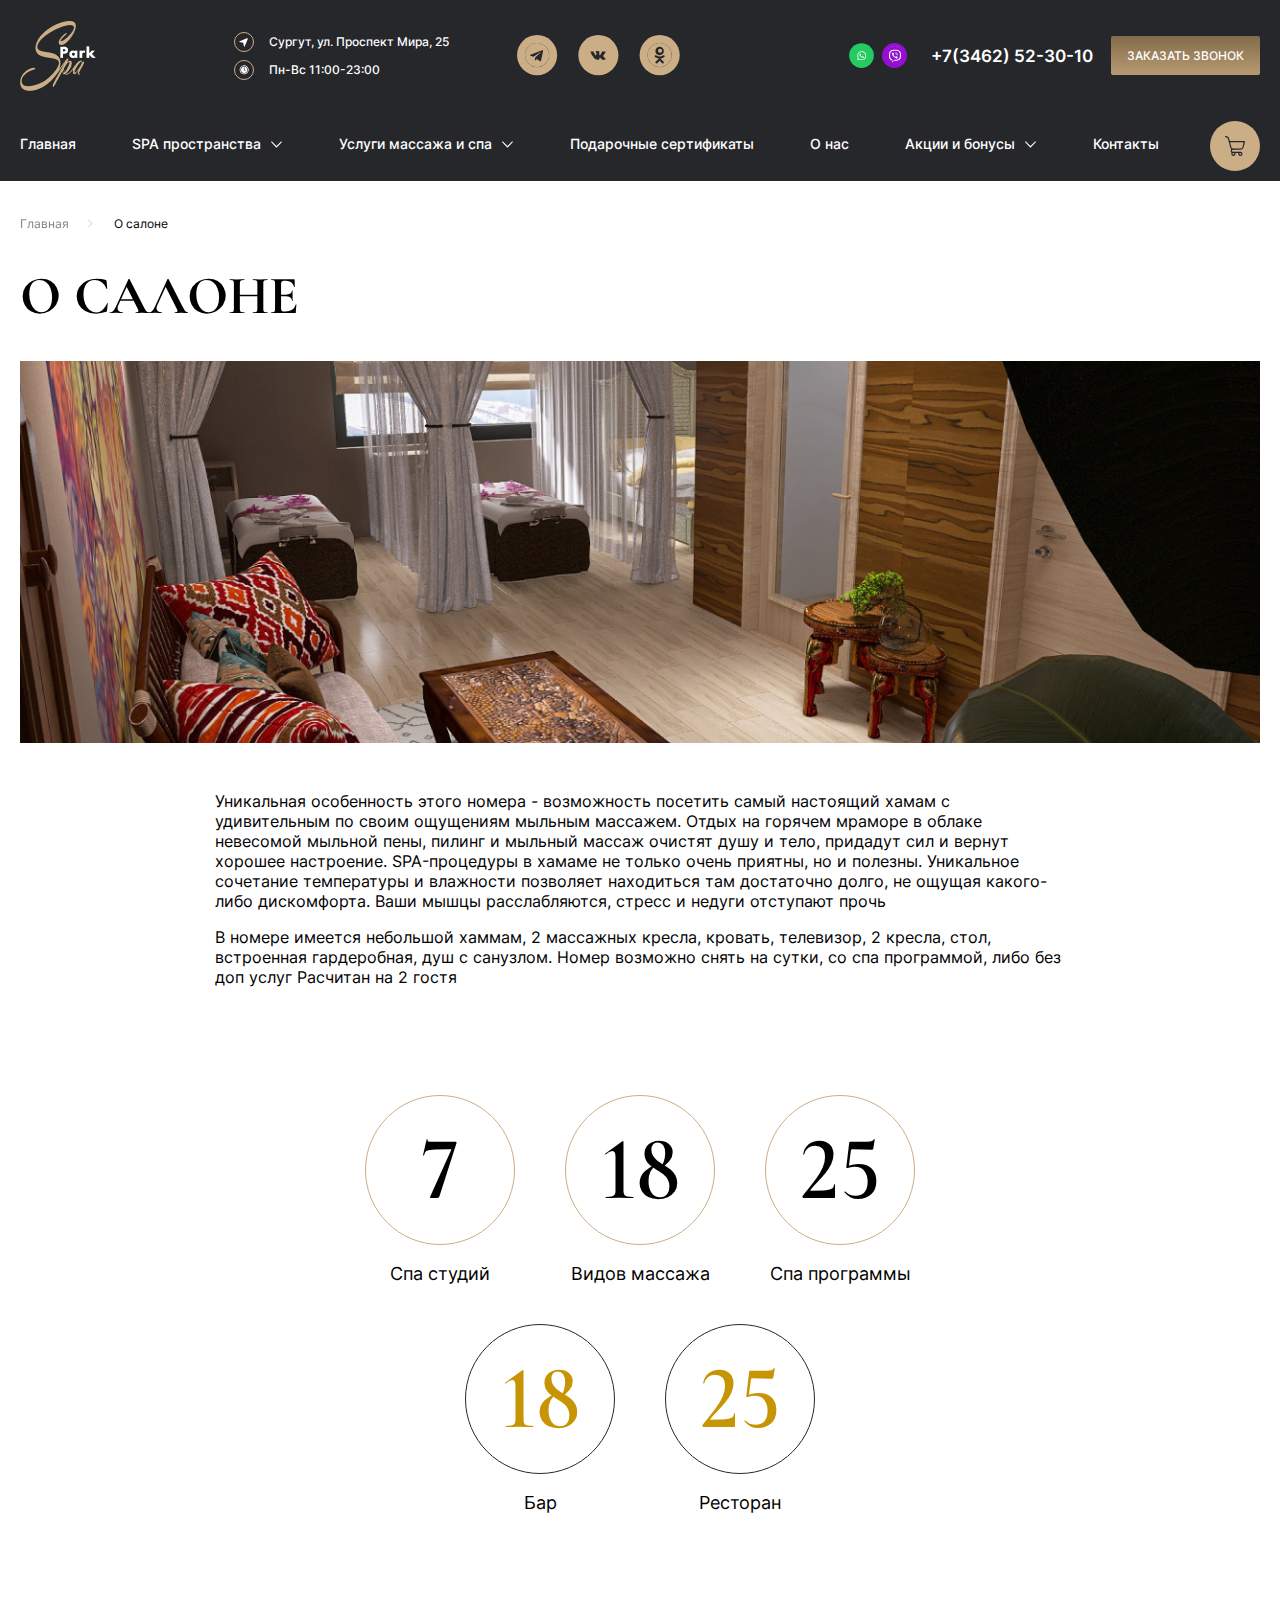
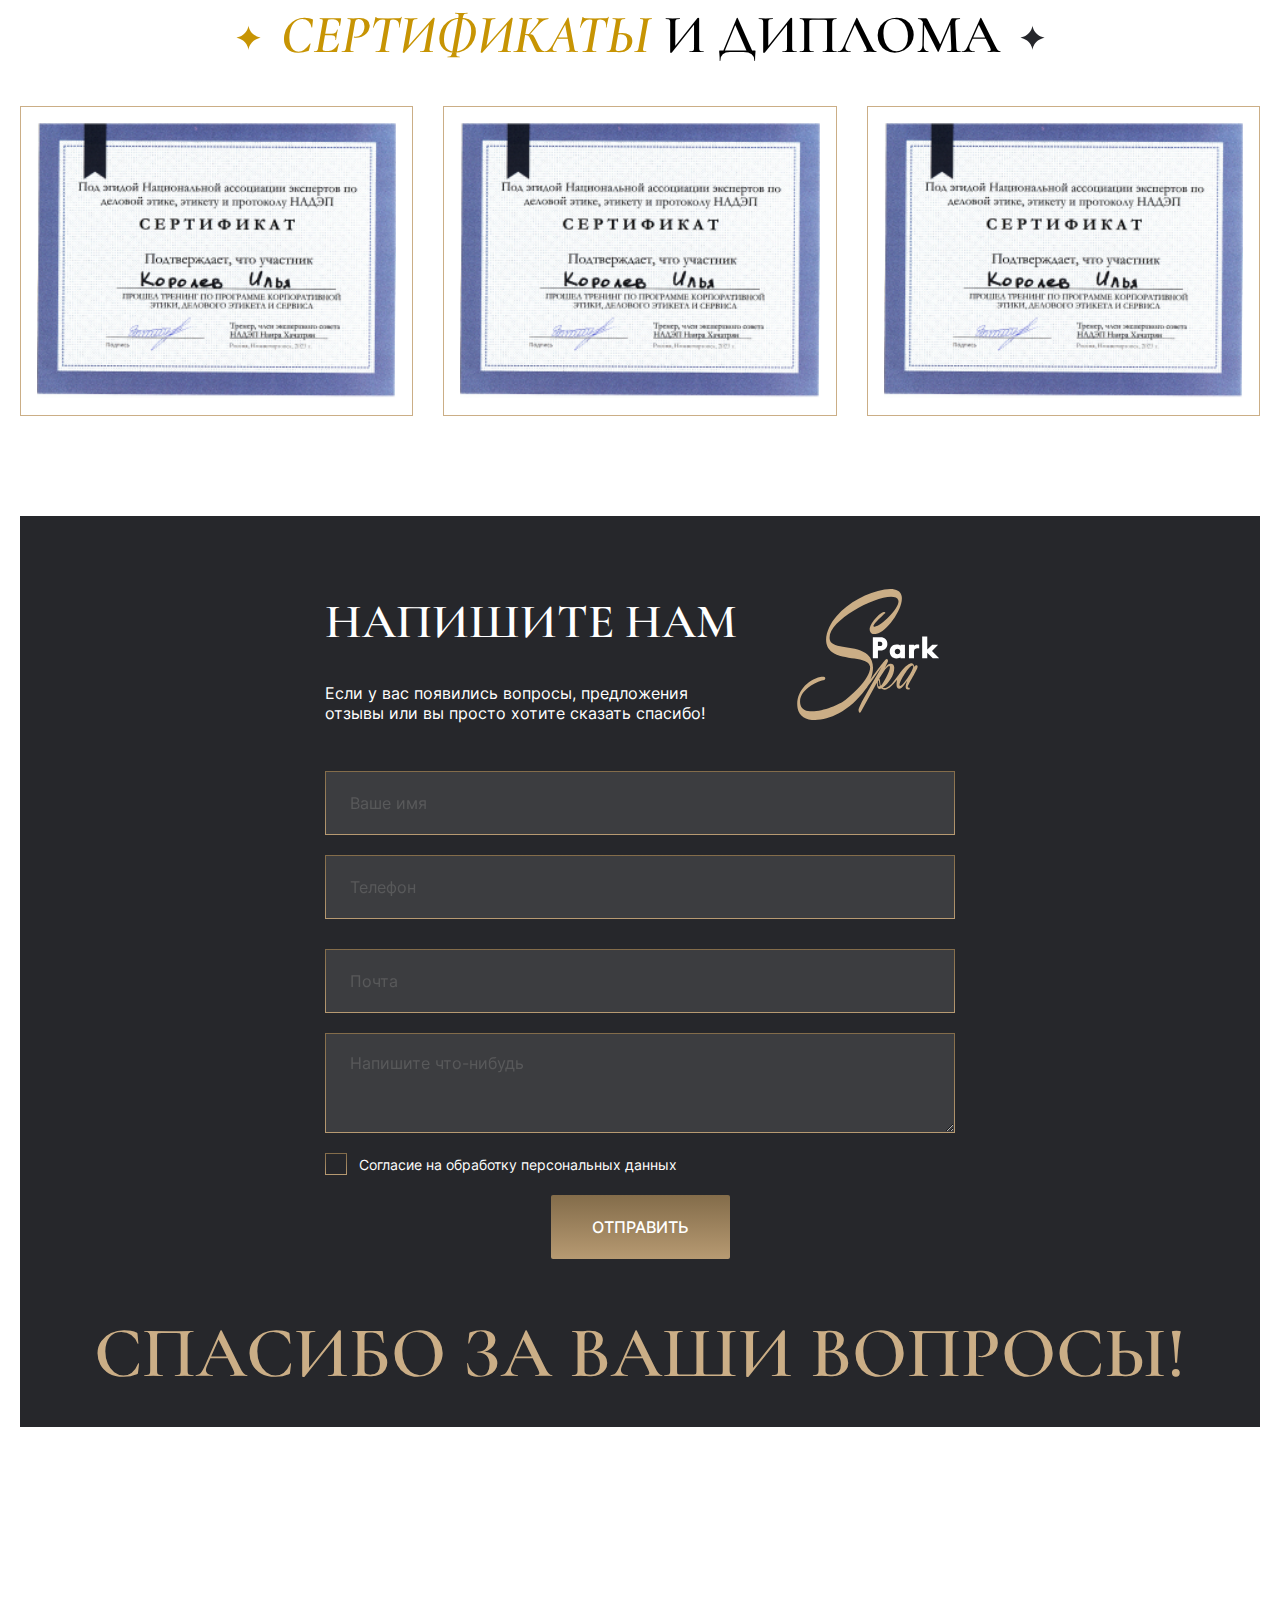
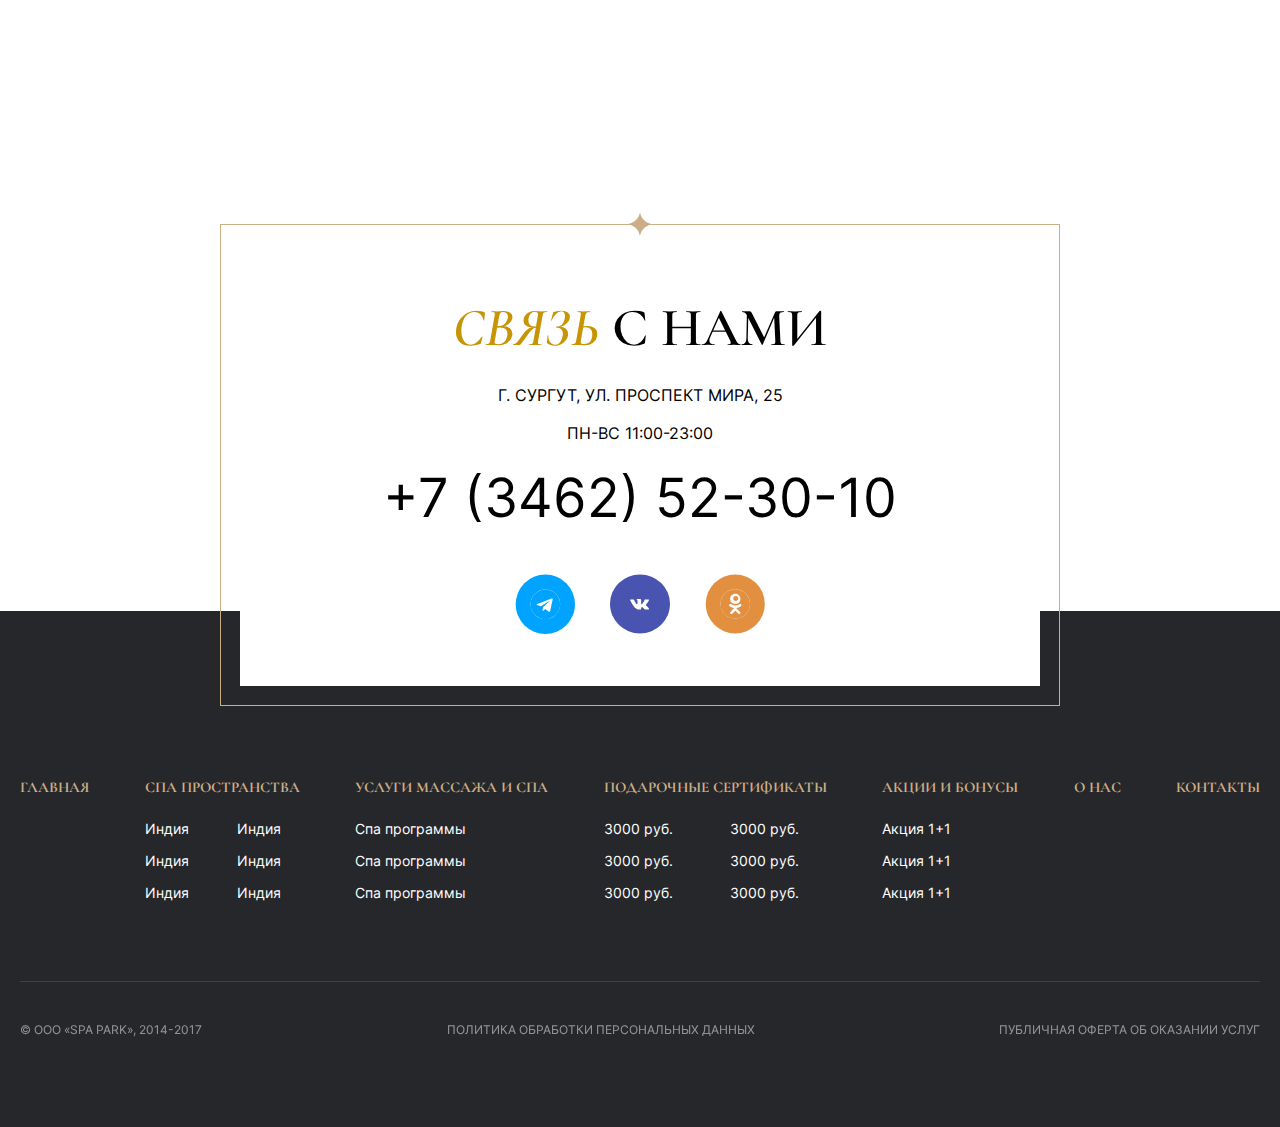
==== about.html @ ec3106f3 "add pages" ====
<!DOCTYPE html>
<html lang="en">
<head>
    <meta charset="UTF-8">
    <meta name="viewport" content="width=device-width, initial-scale=1.0">
    <title>SPA Park</title>
    <link rel="stylesheet" href="https://cdn.jsdelivr.net/npm/swiper@10/swiper-bundle.min.css"/>
    <link rel="stylesheet" href="css/style.min.css">

</head>
<body>
    
    <header class="header header-desktop">
        <div class="container">
            <div class="header-wrapper">
                <div class="header-top">
                    <a href="/" class="logo">
                        <img src="img/logo.png" alt="logo">
                    </a>
                    <div class="header-adress">
                        <div class="header-adress-item">
                            <img src="img/icons/adress.svg" alt="adress" class="header-adress-icon">
                            Сургут, ул. Проспект Мира, 25
                        </div>
                        <div class="header-adress-item">
                            <img src="img/icons/clock.svg" alt="clock" class="header-adress-icon">
                            Пн-Вс 11:00-23:00
                        </div>
                    </div>
                    <div class="social-links">
                        <a class="social-link" href="">
                            <img src="img/icons/tg-gold.svg" alt="">
                        </a>
                        <a class="social-link" href="">
                            <img src="img/icons/vk-gold.svg" alt="">
                        </a>
                        <a class="social-link" href="">
                            <img src="img/icons/ok-gold.svg" alt="">
                        </a>
                    </div>
                    <div class="social-links social-links__small">
                        <a class="social-link" href="">
                            <img src="img/icons/wa-color.svg" alt="">
                        </a>
                        <a class="social-link" href="">
                            <img src="img/icons/viber.svg" alt="">
                        </a>
                        <a href="tel:+7346252-30-10" class="phone">+7(3462) 52-30-10</a>
                    </div>
                    
                    <button class="button">Заказать звонок</button>
                </div>
            </div>

            <nav class="header-nav">
                <nav class="menu">
                    <ul class="menu-list">
                        <li class="menu-item">
                            <a class="menu-link" href="/">Главная</a>
                        </li>
                        <li class="menu-item menu-item__haschildren">
                            <a class="menu-link" href="/">SPA пространства</a>
                            <ul class="menu-children">
                                <li class="menu-children-item">
                                    <a href="#" class="menu-children-link">Индия</a>
                                </li>
                                <li class="menu-children-item">
                                    <a href="#" class="menu-children-link">Индия</a>
                                </li>
                                <li class="menu-children-item">
                                    <a href="#" class="menu-children-link">Индия</a>
                                </li>
                                <li class="menu-children-item">
                                    <a href="#" class="menu-children-link">Индия</a>
                                </li>
                            </ul>
                        </li>
                        <li class="menu-item menu-item__haschildren">
                            <a class="menu-link" href="/">Услуги массажа и спа</a>
                            <ul class="menu-children">
                                <li class="menu-children-item">
                                    <a href="#" class="menu-children-link">дополнительные услуги</a>
                                </li>
                                <li class="menu-children-item">
                                    <a href="#" class="menu-children-link">дополнительные услуги</a>
                                </li>
                                <li class="menu-children-item">
                                    <a href="#" class="menu-children-link">дополнительные услуги</a>
                                </li>
                                <li class="menu-children-item">
                                    <a href="#" class="menu-children-link">дополнительные услуги</a>
                                </li>
                            </ul>
                        </li>
                        <li class="menu-item">
                            <a class="menu-link" href="/">Подарочные сертификаты</a>
                        </li>
                        <li class="menu-item">
                            <a class="menu-link" href="/">О нас</a>
                        </li>
                        <li class="menu-item menu-item__haschildren">
                            <a class="menu-link" href="/">Акции и бонусы</a>
                        </li>
                        <li class="menu-item">
                            <a class="menu-link" href="/">Контакты</a>
                        </li>
                    </ul>
                </nav>
                <a href="/" class="cart-icon"></a>
            </nav>
        </div>
    </header>

    <header class="header header-mobile">
        <div class="container">
            <div class="header-top">
                <button class="header-burger-button">
                    <span></span><span></span><span></span>
                </button>
                <a href="/" class="logo">
                    <img src="img/logo.png" alt="logo">
                </a>
                <div class="header-top-contacts">
                    <a href="tel:+7346252-30-10" class="phone">+7(3462) 52-30-10</a>
                    <a href="/" class="cart-icon"></a>
                </div>
            </div>
            <div class="header-burger-menu">
                <nav class="menu">
                    <ul class="menu-list">
                        <li class="menu-item">
                            <a class="menu-link" href="/">Главная</a>
                        </li>
                        <li class="menu-item menu-item__haschildren">
                            <a class="menu-link" href="/">SPA пространства</a>
                            <ul class="menu-children">
                                <li class="menu-children-item">
                                    <a href="#" class="menu-children-link">Индия</a>
                                </li>
                                <li class="menu-children-item">
                                    <a href="#" class="menu-children-link">Индия</a>
                                </li>
                                <li class="menu-children-item">
                                    <a href="#" class="menu-children-link">Индия</a>
                                </li>
                                <li class="menu-children-item">
                                    <a href="#" class="menu-children-link">Индия</a>
                                </li>
                            </ul>
                        </li>
                        <li class="menu-item menu-item__haschildren">
                            <a class="menu-link" href="/">Услуги массажа и спа</a>
                            <ul class="menu-children">
                                <li class="menu-children-item">
                                    <a href="#" class="menu-children-link">дополнительные услуги</a>
                                </li>
                                <li class="menu-children-item">
                                    <a href="#" class="menu-children-link">дополнительные услуги</a>
                                </li>
                                <li class="menu-children-item">
                                    <a href="#" class="menu-children-link">дополнительные услуги</a>
                                </li>
                                <li class="menu-children-item">
                                    <a href="#" class="menu-children-link">дополнительные услуги</a>
                                </li>
                            </ul>
                        </li>
                        <li class="menu-item">
                            <a class="menu-link" href="/">Подарочные сертификаты</a>
                        </li>
                        <li class="menu-item">
                            <a class="menu-link" href="/">О нас</a>
                        </li>
                        <li class="menu-item menu-item__haschildren">
                            <a class="menu-link" href="/">Акции и бонусы</a>
                        </li>
                        <li class="menu-item">
                            <a class="menu-link" href="/">Контакты</a>
                        </li>
                    </ul>
                </nav>
                <a href="+7(3462)523010" class="phone">+7(3462) 52-30-10</a>
                <div class="social-links">
                    <a class="social-link" href="">
                        <img src="img/icons/wa-color.svg" alt="">
                    </a>
                    <a class="social-link" href="">
                        <img src="img/icons/viber.svg" alt="">
                    </a>
                </div>
                <button class="button">Заказать звонок</button>
                <div class="header-adress">
                    <div class="header-adress-item">
                        <img src="img/icons/adress.svg" alt="adress" class="header-adress-icon">
                        Сургут, ул. Проспект Мира, 25
                    </div>
                    <div class="header-adress-item">
                        <img src="img/icons/clock.svg" alt="clock" class="header-adress-icon">
                        Пн-Вс 11:00-23:00
                    </div>
                </div>
                <div class="social-links">
                    <a class="social-link" href="">
                        <img src="img/icons/tg-gold.svg" alt="">
                    </a>
                    <a class="social-link" href="">
                        <img src="img/icons/vk-gold.svg" alt="">
                    </a>
                    <a class="social-link" href="">
                        <img src="img/icons/ok-gold.svg" alt="">
                    </a>
                </div>
            </div>
        </div>
    </header>

    <main>
        <div class="container">
            <div class="breadcrumbs">
                <a href="/" class="breadcrumbs-link">Главная</a>
                <span class="breadcrumbs-curent">О салоне</span>
            </div>
            <h1>О салоне</h1>
        </div>

        <section class="bonuses">
            <div class="container">
                <div class="bonuses-wrapper">
                    <img src="img/bonusesbg.png" alt="bonuses" class="bonuses-img">
                    <div class="bonuses-text">
                        <p>Уникальная особенность этого номера - возможность посетить самый настоящий хамам с удивительным по своим ощущениям мыльным массажем. Отдых на горячем мраморе в облаке невесомой мыльной пены, пилинг и мыльный массаж очистят душу и тело, придадут сил и вернут хорошее настроение. SPA-процедуры в хамаме не только очень приятны, но и полезны. Уникальное сочетание температуры и влажности позволяет находиться там достаточно долго, не ощущая какого-либо дискомфорта. Ваши мышцы расслабляются, стресс и недуги отступают прочь</p>
                        <p>В номере имеется небольшой хаммам, 2 массажных кресла, кровать, телевизор, 2 кресла, стол, встроенная гардеробная, душ с санузлом. Номер возможно снять на сутки,  со  спа программой, либо без доп услуг Расчитан на 2 гостя</p>
                    </div>
                </div>
            </div>
        </section>

        <section class="about">
            <div class="container">
                <div class="about-wrapper">
                    <div class="about-numbers">
                        <div class="about-item">
                            <div class="about-number">7</div>
                            <div class="about-desc">Спа студий</div>
                        </div>
                        <div class="about-item">
                            <div class="about-number">18</div>
                            <div class="about-desc">Видов массажа</div>
                        </div>
                        <div class="about-item">
                            <div class="about-number">25</div>
                            <div class="about-desc">Спа программы</div>
                        </div>
                        <div class="about-item">
                            <div class="about-number">18</div>
                            <div class="about-desc">Бар</div>
                        </div>
                        <div class="about-item">
                            <div class="about-number">25</div>
                            <div class="about-desc">Ресторан</div>
                        </div>
                    </div>
                </div>
            </div>
        </section>

        <section class="certificate slider">
            <div class="container">
                <h2 class="has-star"><span class="gold italic">Сертификаты</span> и диплома</h2>
                <div class="slider-wrapper swiper">
                    <div class="swiper-wrapper">
                        <div class="certificate-item swiper-slide">
                            <img src="img/certificates/1.png" alt="" class="certificate-item-img">
                        </div>
                        <div class="certificate-item swiper-slide">
                            <img src="img/certificates/1.png" alt="" class="certificate-item-img">
                        </div>
                        <div class="certificate-item swiper-slide">
                            <img src="img/certificates/1.png" alt="" class="certificate-item-img">
                        </div>
                        <div class="certificate-item swiper-slide">
                            <img src="img/certificates/1.png" alt="" class="certificate-item-img">
                        </div>
                    </div>
                    <button class="slider-button slider-button-prev"></button>
                    <button class="slider-button slider-button-next"></button>
                </div>
            </div>
        </section>

        <section class="form-cards">
            <div class="container">
                <div class="form-cards-wrapper">
                    <div class="form-cards-titles">
                        <h2>НАПИШИТЕ НАМ</h2>
                        <img src="img/spa-park-logo.svg" alt="Spa Park" class="form-cards-logo">
                        <p>Если у вас появились вопросы, предложения отзывы или вы просто хотите сказать спасибо!</p>
                    </div>
                    <form action="" class="form">
                        <div class="form-col">
                            <div class="form-row">
                                <div class="input-item input-item__dark">
                                    <input class="input" type="text" placeholder="Ваше имя">
                                </div>
                            </div>
                            <div class="form-row">
                                <div class="input-item input-item__dark">
                                    <input class="input" type="tel" placeholder="Телефон">
                                </div>
                                <div class="input-item input-item__dark">
                                    <input class="input" type="tel" placeholder="Почта">
                                </div>
                            </div>
                            <div class="form-row">
                                <div class="input-item input-item__dark">
                                    <textarea placeholder="Напишите что-нибудь" class="input"></textarea>
                                </div>
                            </div>
                            <div class="form-row">
                                <div class="input-item">
                                    <input type="checkbox" id="privacy" name="privacy-agree">
                                    <label for="privacy">Согласие на обработку персональных данных</label>
                                </div>
                            </div>
                            <div class="form-row">
                                <button class="button" type="submit">Отправить</button>
                            </div>
                        </div>
                    </form>
                    <div class="form-cards-thanks">СПАСИБО ЗА ВАШИ Вопросы!</div>
                </div>
            </div>
        </section>
           
        <section class="contacts">
                <iframe src="https://yandex.ru/map-widget/v1/?um=constructor%3Ad8b50bd96e11e6da2607e1e51554aff0bb391da37633c0e4637747d50491d2cf&amp;source=constructor" width="100%" height="605" frameborder="0"></iframe>
                <div class="contacts-wrapper">
                    <h2><span class="gold italic">Связь</span> с нами</h2>
                    <p class="contacts-text">г. Сургут, ул. Проспект Мира, 25</p>
                    <p class="contacts-text">ПН-ВС 11:00-23:00</p>
                    <a href="tel:+7 (3462) 52-30-10" class="contacts-phone">+7 (3462) 52-30-10</a>
                    <div class="social-links">
                        <a href="#" class="social-link">
                            <img src="img/icons/tg-color.svg" alt="">
                        </a>
                        <a href="#" class="social-link">
                            <img src="img/icons/vk-color.svg" alt="">
                        </a>
                        <a href="#" class="social-link">
                            <img src="img/icons/ok-color.svg" alt="">
                        </a>
                    </div>
                </div>
        </section>
    </main>

    <footer class="footer">
        <div class="container">
            <nav class="footer-nav">
                <div class="footer-nav-col">
                    <a href="#" class="footer-link-title">Главная</a>
                </div>
                <div class="footer-nav-col">
                    <a href="#" class="footer-link-title">СПА пространства</a>
                    <div class="footer-nav-list">
                        <a href="#" class="footer-link">Индия</a>
                        <a href="#" class="footer-link">Индия</a>
                        <a href="#" class="footer-link">Индия</a>
                        <a href="#" class="footer-link">Индия</a>
                        <a href="#" class="footer-link">Индия</a>
                        <a href="#" class="footer-link">Индия</a>
                    </div>
                </div>
                <div class="footer-nav-col">
                    <a href="#" class="footer-link-title">Услуги массажа и спа</a>
                    <div class="footer-nav-list">
                        <a href="#" class="footer-link">Спа программы</a>
                        <a href="#" class="footer-link">Спа программы</a>
                        <a href="#" class="footer-link">Спа программы</a>
                    </div>
                </div>
                <div class="footer-nav-col">
                    <a href="#" class="footer-link-title">подарочные сертификаты</a>
                    <div class="footer-nav-list">
                        <a href="#" class="footer-link">3000 руб.</a>
                        <a href="#" class="footer-link">3000 руб.</a>
                        <a href="#" class="footer-link">3000 руб.</a>
                        <a href="#" class="footer-link">3000 руб.</a>
                        <a href="#" class="footer-link">3000 руб.</a>
                        <a href="#" class="footer-link">3000 руб.</a>
                    </div>
                </div>
                <div class="footer-nav-col">
                    <a href="#" class="footer-link-title">Акции и бонусы</a>
                    <div class="footer-nav-list">
                        <a href="#" class="footer-link">Акция 1+1</a>
                        <a href="#" class="footer-link">Акция 1+1</a>
                        <a href="#" class="footer-link">Акция 1+1</a>
                    </div>
                </div>
                <div class="footer-nav-col">
                    <a href="#" class="footer-link-title">О НАС</a>
                </div>
                <div class="footer-nav-col">
                    <a href="#" class="footer-link-title">Контакты</a>
                </div>
            </nav>

            <div class="footer-bottom">
                <div class="footer-copyright">© ООО «SPA PARK», 2014-2017</div>
                <a href="#" class="footer-bottom-link">политика обработки персональных данных</a>
                <a href="#" class="footer-bottom-link">Публичная оферта об оказании услуг</a>
            </div>
        </div>
    </footer>

        <script src="https://cdn.jsdelivr.net/npm/swiper@10/swiper-bundle.min.js"></script>
        <script src="js/app.js"></script>
    </body>
</html>
---- css/style.min.css ----
*,*::before,*::after{padding:0;margin:0;-webkit-box-sizing:border-box;box-sizing:border-box;scroll-behavior:smooth}img{display:block;max-width:100%}button,input{font-family:inherit}button{font-size:inherit;border:none;cursor:pointer}a{color:inherit;text-decoration:none}li{list-style:none}@font-face{font-family:Inter;src:url("../fonts/Inter-Regular.ttf");font-style:normal;font-weight:400;font-display:swap}@font-face{font-family:Inter;src:url("../fonts/Inter-Medium.ttf");font-style:normal;font-weight:500;font-display:swap}@font-face{font-family:Inter;src:url("../fonts/Inter-SemiBold.ttf");font-style:normal;font-weight:600;font-display:swap}@font-face{font-family:CormorantInfant;src:url("../fonts/CormorantInfant-Medium.ttf");font-style:normal;font-weight:500;font-display:swap}@font-face{font-family:CormorantInfant;src:url("../fonts/CormorantInfant-MediumItalic.ttf");font-style:italic;font-weight:500;font-display:swap}@font-face{font-family:CormorantInfant;src:url("../fonts/CormorantInfant-SemiBold.ttf");font-style:normal;font-weight:500;font-display:swap}@font-face{font-family:CormorantInfant;src:url("../fonts/CormorantInfant-SemiBoldItalic.ttf");font-style:italic;font-weight:500;font-display:swap}@font-face{font-family:CormorantInfant;src:url("../fonts/CormorantInfant-Bold.ttf");font-style:normal;font-weight:700;font-display:swap}:root{--color-text: #26272B;--color-gold: #C79403;--color-white: #FFFFFF;--color-border: #CBAE86;--color-darkgold: #836C4A;--gradient-button: linear-gradient(180deg, #836C4A 0%, #B79A72 100%);--radius-button: 2px}body{font-size:16px;font-family:Inter,sans-serif;font-weight:400}.container{max-width:1340px;padding:0px 20px;margin:0px auto}@media(max-width: 1249px){.container{max-width:100%}}@media(max-width: 767px){.container{padding:0px 15px}}h1{font-family:CormorantInfant,serif;font-weight:600;font-style:normal;font-size:54px;line-height:1.3}@media(max-width: 767px){h1{font-size:40px;line-height:1.35;word-break:break-word}}h2{font-family:CormorantInfant,serif;font-weight:500;font-style:normal;font-size:54px;line-height:1.18;text-align:center}@media(max-width: 767px){h2{font-size:36px}}h3{font-family:CormorantInfant,serif;font-weight:500;font-style:normal;font-size:36px;line-height:1.7}@media(max-width: 767px){h3{font-size:30px}}h1,h2,h3,h4{text-transform:uppercase}h1 span.italic,h2 span.italic,h3 span.italic,h4 span.italic{font-style:italic}h1 span.gold,h2 span.gold,h3 span.gold,h4 span.gold{color:var(--color-gold)}h1 span.bold,h2 span.bold,h3 span.bold,h4 span.bold{font-weight:700}h2.has-star::before,h2.has-star::after,h3.has-star::before,h3.has-star::after{content:"";display:inline-block;width:25px;height:25px;-webkit-mask:url("../img/icons/gold-star.svg") no-repeat center;mask:url("../img/icons/gold-star.svg") no-repeat center;-webkit-mask-size:contain;mask-size:contain;position:relative;top:-2px}@media(max-width: 767px){h2.has-star::before,h2.has-star::after,h3.has-star::before,h3.has-star::after{width:20px;height:20px}}h2.has-star::before,h3.has-star::before{margin-right:20px;background-color:var(--color-gold)}@media(max-width: 767px){h2.has-star::before,h3.has-star::before{margin-right:8px}}h2.has-star::after,h3.has-star::after{margin-left:20px;background-color:var(--color-text)}@media(max-width: 767px){h2.has-star::after,h3.has-star::after{margin-left:8px}}.titles{display:-webkit-box;display:-ms-flexbox;display:flex;-webkit-box-align:end;-ms-flex-align:end;align-items:end;-webkit-box-pack:start;-ms-flex-pack:start;justify-content:start;gap:22px}.titles .cart-value{position:relative;bottom:14px}.button,.button-border,.button-card{display:block;width:-webkit-max-content;width:-moz-max-content;width:max-content;padding:22px 41px;border-radius:var(--radius-button);text-transform:uppercase;font-weight:500;text-align:center}.button{color:#fff;background:var(--gradient-button)}.button:hover{background:-webkit-gradient(linear, left bottom, left top, from(#836C4A), to(#B79A72));background:linear-gradient(0deg, #836C4A 0%, #B79A72 100%)}.button-border{background:rgba(0,0,0,0);-o-border-image:var(--gradient-button);border-image:var(--gradient-button);border-width:2px;border-style:solid;border-image-slice:1}.button-border__white{padding:14px 26px;-o-border-image:none;border-image:none;border:1px solid rgba(255,255,255,.5)}@media(max-width: 767px){.button-border__white{font-size:14px}}.button-border__dark{font-size:14px;padding:16px 40px;-o-border-image:none;border-image:none;border:1px solid var(--color-text)}.button-border:hover{color:#fff;background:-webkit-gradient(linear, left top, left bottom, from(#836C4A), to(#B79A72));background:linear-gradient(180deg, #836C4A 0%, #B79A72 100%)}.button-card{color:#fff;font-size:16px;font-family:CormorantInfant,serif;font-weight:600;font-style:normal;-o-border-image:var(--gradient-button);border-image:var(--gradient-button);border-width:2px;border-style:solid;border-image-slice:1;background:rgba(38,39,43,.6);-webkit-transition:opacity .3s linear,-webkit-transform .5s linear;transition:opacity .3s linear,-webkit-transform .5s linear;transition:opacity .3s linear,transform .5s linear;transition:opacity .3s linear,transform .5s linear,-webkit-transform .5s linear}@media(max-width: 767px){.button-card{font-size:14px;padding:17px 20px}}.button-dark{font-size:12px;color:#fff;text-transform:uppercase;border-radius:var(--radius-button);background:var(--color-text);padding:10px 16px}.cart-icon{display:inline-block;width:50px;height:50px;border-radius:50%;background-color:var(--color-border);background-image:url("../img/icons/shopping-cart.svg");background-repeat:no-repeat;background-position:50% 50%;background-size:20px 20px}.cart-icon-active{position:relative;background-color:var(--color-gold);background-image:url("../img/icons//shopping-cart-active.svg")}.cart-icon-active::after{content:attr(data-quantity);position:absolute;top:0;right:0;width:16px;height:16px;border-radius:50%;background:#fff;color:var(--color-text);font-size:12px;font-weight:500;display:-webkit-box;display:-ms-flexbox;display:flex;-webkit-box-align:center;-ms-flex-align:center;align-items:center;-webkit-box-pack:center;-ms-flex-pack:center;justify-content:center;line-height:1}.slider-button{width:45px;height:45px;border-radius:50%;border:1px solid var(--color-border);background:rgba(0,0,0,0) url("../img/icons/slider-arrow.svg") no-repeat center;background-size:cover;position:absolute;top:50%;z-index:4}.slider-button:hover{background:var(--color-border) url("../img/icons/slider-arrow.svg") no-repeat center}@media(max-width: 1249px){.slider-button{display:none}}.slider-button-prev{-webkit-transform:translate(0, -50%);transform:translate(0, -50%);left:-70px}.slider-button-next{-webkit-transform:translate(0, -50%) rotate(180deg);transform:translate(0, -50%) rotate(180deg);right:-70px}.delete{width:30px;height:30px;background:url("../img/icons/delete-icon.svg") no-repeat center;background-size:contain;-webkit-box-flex:0;-ms-flex:0 0 30px;flex:0 0 30px}.social-links{display:-webkit-box;display:-ms-flexbox;display:flex;-webkit-box-align:center;-ms-flex-align:center;align-items:center;-webkit-box-pack:center;-ms-flex-pack:center;justify-content:center}.social-links .social-link img{width:100%;height:100%;-o-object-fit:contain;object-fit:contain;-o-object-position:center;object-position:center}.social-links__small .social-link{width:25px;height:25px}.breadcrumbs{font-size:12px}.breadcrumbs-link{opacity:.5;display:inline-block}.breadcrumbs-link:not(:first-child){margin-left:18px}.breadcrumbs-link::after{content:"";display:inline-block;width:6px;height:10px;background:url("../img/icons/breadcrumbs-arrow.svg") no-repeat center;background-size:contain;margin-left:18px}.breadcrumbs-curent{display:inline-block;margin-left:18px}.paginations{display:-webkit-box;display:-ms-flexbox;display:flex;-webkit-box-align:center;-ms-flex-align:center;align-items:center;-webkit-box-pack:center;-ms-flex-pack:center;justify-content:center;gap:25px;padding:50px 0px 0px}@media(max-width: 767px){.paginations{padding:40px 0px 0px;gap:20px}}.paginations .pagination-prev,.paginations .pagination-next{font-size:18px;text-transform:lowercase;background:rgba(0,0,0,0);display:-webkit-box;display:-ms-flexbox;display:flex;-webkit-box-align:center;-ms-flex-align:center;align-items:center;-webkit-box-pack:start;-ms-flex-pack:start;justify-content:start;gap:14px}.paginations .pagination-prev::before,.paginations .pagination-prev::after,.paginations .pagination-next::before,.paginations .pagination-next::after{display:inline-block;width:24px;height:14px;background-repeat:no-repeat;background-size:contain;background-position:center}.paginations .pagination-prev::before{content:"";background-image:url("../img/icons/pagination-arrow.svg")}.paginations .pagination-next::after{content:"";background-image:url("../img/icons/pagination-arrow.svg");-webkit-transform:rotate(180deg);transform:rotate(180deg)}.paginations .pagination-page{font-size:18px;background:rgba(0,0,0,0)}.paginations .pagination-page.curent{-webkit-box-flex:0;-ms-flex:0 0 55px;flex:0 0 55px;width:55px;height:55px;background:var(--color-border);border-radius:50%;display:-webkit-box;display:-ms-flexbox;display:flex;-webkit-box-align:center;-ms-flex-align:center;align-items:center;-webkit-box-pack:center;-ms-flex-pack:center;justify-content:center}.slider{overflow:hidden}.slider .swiper{overflow:visible}@media(max-width: 767px){.slider .swiper{position:relative;width:100vw;left:-15px;padding:15px}}.slider .swiper-slide{opacity:0;-webkit-transition:opacity .5s linear;transition:opacity .5s linear}.slider .swiper-slide-active,.slider .swiper-slide-next{opacity:1}@media(max-width: 767px){.slider .swiper-slide-prev{opacity:1}}@media(min-width: 768px){.slider .swiper-slide-next+.swiper-slide{opacity:1}}.header{color:#fff;position:relative;position:absolute;top:0;right:0;left:0}@media(max-width: 767px){.header-desktop{display:none}}.header-desktop .social-links{-webkit-box-pack:center;-ms-flex-pack:center;justify-content:center;gap:20px;margin:0px 50px}.header-desktop .social-links__small{gap:8px;-webkit-box-pack:end;-ms-flex-pack:end;justify-content:end;margin:0 0 0 auto}@media(max-width: 1249px){.header-desktop .social-links__small{display:none}}.header-desktop .phone{margin-left:16px}.header-desktop::before{content:"";position:absolute;top:0;bottom:0;left:0;right:0;z-index:-1;background:var(--color-text)}.header-desktop .header-nav{display:-webkit-box;display:-ms-flexbox;display:flex;-webkit-box-align:center;-ms-flex-align:center;align-items:center;-webkit-box-pack:justify;-ms-flex-pack:justify;justify-content:space-between;gap:50px;padding:10px 0px}.header-desktop .header-nav .cart-icon{-webkit-box-flex:0;-ms-flex:0 0 50px;flex:0 0 50px}.header-desktop .header-nav .menu-list{display:-webkit-box;display:-ms-flexbox;display:flex;-webkit-box-align:center;-ms-flex-align:center;align-items:center;-webkit-box-pack:justify;-ms-flex-pack:justify;justify-content:space-between;gap:56px}@media(max-width: 1249px){.header-desktop .header-nav .menu-list{-webkit-box-pack:start;-ms-flex-pack:start;justify-content:start;gap:10px 20px;-ms-flex-wrap:wrap;flex-wrap:wrap}}.header-desktop .header-nav .menu-item__haschildren{position:relative}.header-desktop .header-nav .menu-item__haschildren .menu-link{display:-webkit-box;display:-ms-flexbox;display:flex;-webkit-box-align:end;-ms-flex-align:end;align-items:end;-webkit-box-pack:start;-ms-flex-pack:start;justify-content:start;gap:10px}@media(max-width: 1249px){.header-desktop .header-nav .menu-item__haschildren .menu-link{gap:5px}}.header-desktop .header-nav .menu-item__haschildren .menu-link::after{content:"";width:12px;height:8px;display:inline-block;background:url("../img/icons/menu-arrow.svg") no-repeat center bottom;background-size:contain;position:relative;top:-3px}@media(max-width: 1249px){.header-desktop .header-nav .menu-item__haschildren .menu-link::after{width:10px;height:5px}}.header-desktop .header-nav .menu-item__haschildren:hover .menu-link{color:var(--color-border)}.header-desktop .header-nav .menu-item__haschildren:hover .menu-link::after{-webkit-transform:rotate(180deg);transform:rotate(180deg)}.header-desktop .header-nav .menu-item__haschildren:hover .menu-children{opacity:1;visibility:visible;-webkit-transform:translate(0, 0);transform:translate(0, 0)}.header-desktop .header-nav .menu-item__haschildren .menu-children{position:absolute;display:-webkit-box;display:-ms-flexbox;display:flex;-webkit-box-orient:vertical;-webkit-box-direction:normal;-ms-flex-direction:column;flex-direction:column;-webkit-box-align:start;-ms-flex-align:start;align-items:start;-webkit-box-pack:start;-ms-flex-pack:start;justify-content:start;gap:15px;padding:16px 20px;background:#fff;min-width:100%;outline:1px solid var(--color-border);outline-offset:-5px;opacity:0;visibility:hidden;-webkit-transform:translate(0, -10px);transform:translate(0, -10px);-webkit-transition:opacity .5s linear,-webkit-transform .3s linear;transition:opacity .5s linear,-webkit-transform .3s linear;transition:opacity .5s linear,transform .3s linear;transition:opacity .5s linear,transform .3s linear,-webkit-transform .3s linear;z-index:3}.header-desktop .header-nav .menu-item__haschildren .menu-children-link{font-size:14px;white-space:nowrap;text-transform:uppercase;color:var(--color-text)}.header-desktop .header-nav .menu-link{display:-webkit-box;display:-ms-flexbox;display:flex;font-size:14px;font-weight:500;padding:0px 0px 6px}@media(max-width: 1249px){.header-desktop .header-nav .menu-link{font-size:12px}}.header-mobile{display:none}@media(max-width: 767px){.header-mobile{display:block;background:var(--color-text);z-index:3;max-height:62px;-webkit-transition:max-height .3s linear;transition:max-height .3s linear}.header-mobile .container{max-height:62px}.header-mobile .social-links{-webkit-box-pack:start;-ms-flex-pack:start;justify-content:start;gap:35px}.header-mobile .social-links .social-link{-webkit-box-flex:0;-ms-flex:0 0 60px;flex:0 0 60px;aspect-ratio:1/1}.header-mobile.open{min-height:100vh;max-height:100vh;position:fixed;top:0;left:0;right:0;overflow-y:scroll}.header-mobile.open .container{max-height:100%}.header-mobile.open .header-burger-menu{pointer-events:all;visibility:visible;opacity:1;-webkit-transform:translate(0, 0);transform:translate(0, 0)}.header-mobile.open .header-burger-button{background:var(--color-border)}.header-mobile.open .header-burger-button span:nth-child(2){display:none}.header-mobile.open .header-burger-button span:first-child{-webkit-transform:translate(-50%, -50%) rotate(45deg);transform:translate(-50%, -50%) rotate(45deg)}.header-mobile.open .header-burger-button span:last-child{-webkit-transform:translate(-50%, -50%) rotate(-45deg);transform:translate(-50%, -50%) rotate(-45deg)}.header-mobile .header-burger-button{width:40px;height:40px;border-radius:50%;background:#fff;position:relative}.header-mobile .header-burger-button span{width:18px;height:1px;background:var(--color-text);position:absolute;top:50%;left:50%;pointer-events:none;-webkit-transition:-webkit-transform .3s linear;transition:-webkit-transform .3s linear;transition:transform .3s linear;transition:transform .3s linear, -webkit-transform .3s linear}.header-mobile .header-burger-button span:first-child{-webkit-transform:translate(-50%, calc(-50% - 6px));transform:translate(-50%, calc(-50% - 6px))}.header-mobile .header-burger-button span:nth-child(2){width:12px;-webkit-transform:translate(calc(-50% - 3px), -50%);transform:translate(calc(-50% - 3px), -50%)}.header-mobile .header-burger-button span:last-child{-webkit-transform:translate(-50%, calc(-50% + 6px));transform:translate(-50%, calc(-50% + 6px))}.header-mobile .header-burger-menu{padding:0px 0px 85px;opacity:0;visibility:hidden;pointer-events:none;-webkit-transform:translate(0, -50px);transform:translate(0, -50px);-webkit-transition:opacity .5s linear,max-height 0s linear,-webkit-transform .3s linear;transition:opacity .5s linear,max-height 0s linear,-webkit-transform .3s linear;transition:opacity .5s linear,transform .3s linear,max-height 0s linear;transition:opacity .5s linear,transform .3s linear,max-height 0s linear,-webkit-transform .3s linear}.header-mobile .header-burger-menu .menu{padding:40px 0px 30px;border-bottom:1px solid rgba(255,255,255,.15)}.header-mobile .header-burger-menu .menu-list{display:-webkit-box;display:-ms-flexbox;display:flex;-webkit-box-orient:vertical;-webkit-box-direction:normal;-ms-flex-direction:column;flex-direction:column;-webkit-box-align:start;-ms-flex-align:start;align-items:start;-webkit-box-pack:start;-ms-flex-pack:start;justify-content:start;gap:35px}.header-mobile .header-burger-menu .menu-item{width:100%}.header-mobile .header-burger-menu .menu-item__haschildren{max-height:20px}.header-mobile .header-burger-menu .menu-item__haschildren .menu-link{display:-webkit-box;display:-ms-flexbox;display:flex;-webkit-box-align:center;-ms-flex-align:center;align-items:center;-webkit-box-pack:justify;-ms-flex-pack:justify;justify-content:space-between}.header-mobile .header-burger-menu .menu-item__haschildren .menu-link::after{content:"";display:inline-block;width:12px;height:7px;background:url("../img/icons/menu-arrow.svg") no-repeat center;background-size:contain;-webkit-transition:-webkit-transform .3s linear;transition:-webkit-transform .3s linear;transition:transform .3s linear;transition:transform .3s linear, -webkit-transform .3s linear}.header-mobile .header-burger-menu .menu-item__haschildren.open{max-height:100%}.header-mobile .header-burger-menu .menu-item__haschildren.open .menu-link{color:var(--color-border)}.header-mobile .header-burger-menu .menu-item__haschildren.open .menu-link::after{-webkit-transform:rotate(180deg);transform:rotate(180deg)}.header-mobile .header-burger-menu .menu-item__haschildren.open .menu-children{opacity:1;visibility:visible;-webkit-transform:translate(0, 0);transform:translate(0, 0)}.header-mobile .header-burger-menu .menu-children{margin:10px 0px 0px;padding:16px 20px;width:100%;background:#fff;display:-webkit-box;display:-ms-flexbox;display:flex;-webkit-box-orient:vertical;-webkit-box-direction:normal;-ms-flex-direction:column;flex-direction:column;-webkit-box-align:start;-ms-flex-align:start;align-items:start;-webkit-box-pack:start;-ms-flex-pack:start;justify-content:start;gap:15px;outline:1px solid var(--color-border);outline-offset:-5px;opacity:0;visibility:hidden;-webkit-transform:translate(0, -10px);transform:translate(0, -10px);-webkit-transition:opacity .5s linear,-webkit-transform .3s linear;transition:opacity .5s linear,-webkit-transform .3s linear;transition:opacity .5s linear,transform .3s linear;transition:opacity .5s linear,transform .3s linear,-webkit-transform .3s linear}.header-mobile .header-burger-menu .menu-children-link{font-size:14px;text-transform:uppercase;color:var(--color-text)}.header-mobile .header-burger-menu .phone{display:block;color:#fff;font-size:34px;font-weight:400;padding:20px 0px 12px}.header-mobile .header-burger-menu .button{margin:20px 0px 0px;width:100%}.header-mobile .header-top{padding:10px 0px;display:grid;grid-template-columns:100px auto 100px}.header-mobile .header-top a.logo{margin:0px auto;max-width:45px}.header-mobile .header-top-contacts{display:-webkit-box;display:-ms-flexbox;display:flex;-webkit-box-align:center;-ms-flex-align:center;align-items:center;-webkit-box-pack:end;-ms-flex-pack:end;justify-content:end;gap:10px}.header-mobile .header-top .phone{-webkit-box-flex:0;-ms-flex:0 0 40px;flex:0 0 40px;font-size:0;width:40px;height:40px;border-radius:50%;background:#fff url("../img/icons/phone-call.svg") no-repeat center;background-size:18px 18px}.header-mobile .header-top .cart-icon{-webkit-box-flex:0;-ms-flex:0 0 40px;flex:0 0 40px;width:40px;height:40px}}.header .container{position:relative;z-index:3}.header-top{display:-webkit-box;display:-ms-flexbox;display:flex;-webkit-box-align:center;-ms-flex-align:center;align-items:center;-webkit-box-pack:justify;-ms-flex-pack:justify;justify-content:space-between;padding:20px 0px;gap:18px}.header-adress{display:-webkit-box;display:-ms-flexbox;display:flex;-webkit-box-orient:vertical;-webkit-box-direction:normal;-ms-flex-direction:column;flex-direction:column;-webkit-box-align:start;-ms-flex-align:start;align-items:start;-webkit-box-pack:start;-ms-flex-pack:start;justify-content:start;gap:8px;margin-left:120px}@media(max-width: 1249px){.header-adress{margin-left:20px}}@media(max-width: 767px){.header-adress{margin:0;padding:35px 0px 30px}}.header-adress-item{display:-webkit-box;display:-ms-flexbox;display:flex;-webkit-box-align:center;-ms-flex-align:center;align-items:center;-webkit-box-pack:start;-ms-flex-pack:start;justify-content:start;gap:15px;font-size:12px;font-weight:500;white-space:nowrap}@media(max-width: 767px){.header-adress-item{font-size:16px;gap:10px}}.header-adress-item img{border:1px solid var(--color-border);padding:4px;border-radius:50%;width:20px;height:20px;-o-object-fit:contain;object-fit:contain;-o-object-position:center;object-position:center}.header .button{font-size:12px;padding:12px 16px}.header .phone{font-size:17px;font-weight:600;white-space:nowrap}@media(max-width: 1249px){.header .phone{font-size:14px}}main:not(.homepage,.area){padding-top:216px}@media(max-width: 767px){main:not(.homepage,.area){padding-top:114px}}main:not(.homepage,.area) h1{margin:30px 0px 0px}main.area .photos{padding:40px 0px}main.area .places{padding-bottom:140px}main.area .places h2{margin-bottom:40px}@media(max-width: 767px){main.area .bonuses{padding:50px 0px}}main.homepage .hero{background-image:url("../img/homepage-header-bg.png")}@media(max-width: 767px){main.homepage .hero-buttons{-webkit-box-orient:vertical;-webkit-box-direction:normal;-ms-flex-direction:column;flex-direction:column}main.homepage .hero-buttons .button,main.homepage .hero-buttons .button-border{width:100%}}main.area .hero{padding-top:190px;background-position:30% 100%}@media(max-width: 767px){main.area .hero{padding:114px 0px 60px}}main.area .hero .breadcrumbs{margin:0px 0px 78px}@media(max-width: 767px){main.area .hero .breadcrumbs{margin:0px 0px 200px}}main.area .hero-buttons .hero-social img{width:60px;height:60px;-o-object-fit:cover;object-fit:cover;-o-object-position:center;object-position:center}.hero{color:#fff;padding-top:216px;padding-bottom:115px;position:relative;background-repeat:no-repeat;background-position:center;background-size:cover}@media(max-width: 767px){.hero{padding:114px 0px 60px}}.hero-title{max-width:min(885px,100%)}.hero-title .gold{color:var(--color-gold)}.hero-subtitle{opacity:.8;max-width:min(516px,100%);line-height:1.875}@media(max-width: 767px){.hero-subtitle{font-size:14px}}.hero .container{position:relative;z-index:2}.hero::before,.hero::after{content:"";position:absolute;left:0;right:0;height:170px;z-index:1}@media(max-width: 767px){.hero::before,.hero::after{height:260px}}.hero::before{top:0;background:-webkit-gradient(linear, left bottom, left top, from(rgba(38, 39, 43, 0)), to(#26272B));background:linear-gradient(0deg, rgba(38, 39, 43, 0) 0%, #26272B 100%);opacity:.7}.hero::after{bottom:0;background:-webkit-gradient(linear, left top, left bottom, from(rgba(38, 39, 43, 0)), to(#26272B));background:linear-gradient(180deg, rgba(38, 39, 43, 0) 0%, #26272B 100%)}.hero-subtitle{margin:20px 0px 42px}@media(max-width: 767px){.hero-subtitle{margin:14px 0px 44px}}.hero-buttons{display:-webkit-box;display:-ms-flexbox;display:flex;-webkit-box-align:center;-ms-flex-align:center;align-items:center;-webkit-box-pack:start;-ms-flex-pack:start;justify-content:start;gap:20px}.homepage .surtificate{padding:50px 0px;overflow:hidden}@media(max-width: 767px){.homepage .surtificate{padding:30px 0px 40px}}.homepage .surtificate-slider{position:relative;overflow:visible}.homepage .surtificate-slider::before{content:"";position:absolute;top:10px;left:10px;right:-10px;bottom:-10px;border:1px solid var(--color-border);z-index:-1}.homepage .surtificate-slide{color:#fff;padding:44px 114px 35px;background:var(--color-text) url("../img/gift-bg.png") no-repeat center;background-size:cover;display:grid;grid-template-columns:repeat(2, 1fr);grid-gap:0px;opacity:0;-webkit-transition:opacity .5s linear;transition:opacity .5s linear}.homepage .surtificate-slide h2{text-align:left}@media(max-width: 1249px){.homepage .surtificate-slide{padding:44px 50px 35px}}@media(max-width: 767px){.homepage .surtificate-slide{padding:44px 30px 72px;grid-template-columns:1fr;grid-gap:28px}.homepage .surtificate-slide-title{font-size:36px}}.homepage .surtificate-slide-img{margin:0px auto}.homepage .surtificate-slide-subtitle{margin:0px 0px 6px auto;font-weight:500;text-align:right}@media(max-width: 767px){.homepage .surtificate-slide-subtitle{text-align:left;margin:9px 0px 21px}}.homepage .surtificate-slide.swiper-slide-active{opacity:1}.homepage .surtificate-pagination{position:absolute;bottom:28px;z-index:2;left:50%;-webkit-transform:translate(-50%, 0);transform:translate(-50%, 0);display:-webkit-box;display:-ms-flexbox;display:flex;-webkit-box-align:center;-ms-flex-align:center;align-items:center;-webkit-box-pack:center;-ms-flex-pack:center;justify-content:center;gap:22px}.homepage .surtificate-pagination .swiper-pagination-bullet{width:13px;height:13px;background:#fff;opacity:.5;border-radius:50%;margin:0}.homepage .surtificate-pagination .swiper-pagination-bullet-active{opacity:1}.places-wrapper{padding:35px 0px 0px;display:grid;grid-template-columns:repeat(3, 1fr);grid-gap:40px 30px}@media(max-width: 1249px){.places-wrapper{grid-template-columns:repeat(2, 1fr)}}@media(max-width: 767px){.places-wrapper{grid-template-columns:1fr;grid-gap:20px;padding:26px 0px 0px}}.places-item{padding:20px;display:-webkit-box;display:-ms-flexbox;display:flex;-webkit-box-orient:vertical;-webkit-box-direction:normal;-ms-flex-direction:column;flex-direction:column;-webkit-box-align:center;-ms-flex-align:center;align-items:center;-webkit-box-pack:end;-ms-flex-pack:end;justify-content:end;color:#fff;aspect-ratio:41/37;position:relative}.places-item-img{position:absolute;top:0;left:0;height:100%;width:100%;-o-object-fit:cover;object-fit:cover;-o-object-position:center;object-position:center}.places-item-guest,.places-item-title,.places-item .button-card{z-index:3}.places-item-guest{position:absolute;top:20px;left:20px;font-size:14px;text-transform:uppercase}.places-item .button-card{position:absolute;top:50%;left:50%;opacity:0;visibility:hidden;-webkit-transform:translate(-50%, calc(-50% + 50px));transform:translate(-50%, calc(-50% + 50px))}.places-item-title{position:relative}.places-item::before{content:"";position:absolute;bottom:0;left:0;right:0;height:90px;background:-webkit-gradient(linear, left top, left bottom, from(rgba(38, 39, 43, 0)), to(#26272B));background:linear-gradient(180deg, rgba(38, 39, 43, 0) 0%, #26272B 100%);z-index:2}.places-item::after{content:"";position:absolute;top:50%;left:50%;width:calc(100% + 30px);height:calc(100% + 30px);-webkit-transform:translate(-50%, -50%) scale(0.8);transform:translate(-50%, -50%) scale(0.8);border:1px solid var(--color-border);z-index:-1;-webkit-transition:-webkit-transform .5s linear;transition:-webkit-transform .5s linear;transition:transform .5s linear;transition:transform .5s linear, -webkit-transform .5s linear}@media(max-width: 767px){.places-item::after{width:calc(100% + 20px);height:calc(100% + 20px)}}.places-item:hover .button-card{opacity:1;visibility:visible;-webkit-transform:translate(-50%, -50%);transform:translate(-50%, -50%)}.places-item:hover::after{-webkit-transform:translate(-50%, -50%) scale(1);transform:translate(-50%, -50%) scale(1)}.homepage .places{padding:50px 0px}@media(max-width: 767px){.homepage .places{padding:40px 0px}}.homepage .services{padding:50px 0px}@media(max-width: 767px){.homepage .services{padding:40px 0px}}.services-list{display:-webkit-box;display:-ms-flexbox;display:flex;-webkit-box-align:center;-ms-flex-align:center;align-items:center;-webkit-box-pack:start;-ms-flex-pack:start;justify-content:start;-ms-flex-wrap:wrap;flex-wrap:wrap;gap:10px 20px}.services-list-item.active .services-button{color:#fff;background:var(--gradient-button);position:relative}@media(max-width: 767px){.services-list{-webkit-box-orient:vertical;-webkit-box-direction:normal;-ms-flex-direction:column;flex-direction:column;gap:0;position:absolute;top:0;left:0;right:0;z-index:3}.services-list.open .services-button{opacity:1;visibility:visible}.services-list.open .services-list-item.active .services-button::after{-webkit-transform:translate(0, -50%) rotate(180deg);transform:translate(0, -50%) rotate(180deg)}.services-list-item{width:100%}.services-list-item:not(:last-child) .services-button{border-bottom:none}.services-list-item.active{-webkit-box-ordinal-group:0;-ms-flex-order:-1;order:-1}.services-list-item.active .services-button{opacity:1;visibility:visible}.services-list-item.active .services-button::after{content:"";width:14px;height:9px;background:url("../img/icons/menu-arrow.svg") no-repeat center;background-size:contain;position:absolute;top:50%;right:20px;-webkit-transform:translate(0, -50%);transform:translate(0, -50%)}}.services-nav{position:relative;margin:34px 0px 30px}@media(max-width: 767px){.services-nav{height:60px}}.services-button{padding:15px 60px;text-transform:none;color:var(--color-border);background:#fff}@media(max-width: 767px){.services-button{width:100%;border-width:1px;opacity:0;visibility:hidden}}.services-wrapper{display:grid;grid-template-columns:repeat(4, 1fr);grid-gap:25px 30px}@media(max-width: 1249px){.services-wrapper{grid-template-columns:repeat(3, 1fr)}}@media(max-width: 767px){.services-wrapper{grid-template-columns:1fr;grid-gap:30px}}.services-item-img{position:relative;aspect-ratio:6/7}.services-item-img::before{content:"";position:absolute;z-index:-1;top:-10px;left:-10px;bottom:-10px;right:-10px;border:1px solid var(--color-border);-webkit-transform:scale(0.8);transform:scale(0.8);-webkit-transition:-webkit-transform .5s linear;transition:-webkit-transform .5s linear;transition:transform .5s linear;transition:transform .5s linear, -webkit-transform .5s linear}.services-item-img img{position:absolute;width:100%;height:100%;-o-object-fit:cover;object-fit:cover;-o-object-position:center;object-position:center}.services-item-img .button-card{position:absolute;left:50%;bottom:20px;opacity:0;visibility:hidden;-webkit-transform:translate(-50%, 10px);transform:translate(-50%, 10px);z-index:2}.services-item-title{font-size:21px;font-weight:700;margin:16px 0px 14px;line-height:1;height:44px;overflow:hidden}.services-item-info{display:-webkit-box;display:-ms-flexbox;display:flex;-webkit-box-align:center;-ms-flex-align:center;align-items:center;-webkit-box-pack:justify;-ms-flex-pack:justify;justify-content:space-between;gap:18px}.services-item-price,.services-item-time{font-weight:400;font-size:16px}.services-item-price .value,.services-item-time .value{font-weight:600}.services-item-time{margin-right:auto;display:-webkit-box;display:-ms-flexbox;display:flex;-webkit-box-align:center;-ms-flex-align:center;align-items:center;-webkit-box-pack:start;-ms-flex-pack:start;justify-content:start;gap:5px}.services-item-time::before{content:"";width:16px;height:16px;background:url("../img/icons/time.svg") no-repeat center;background-size:contain;display:inline-block}.services-item:hover .services-item-img::before{-webkit-transform:scale(1);transform:scale(1)}.services-item:hover .services-item-img .button-card{opacity:1;visibility:visible;-webkit-transform:translate(-50%, 0);transform:translate(-50%, 0)}.services .button-border__dark{margin:55px auto 0}@media(max-width: 767px){.services .button-border__dark{margin:48px auto 0;width:100%}}.gifts{padding:50px 0px}@media(max-width: 767px){.gifts{padding:40px 0px}}.gifts h2{margin:0px 0px 35px}@media(max-width: 767px){.gifts-slider{position:relative;width:100vw;left:-15px}}.gifts-slide{width:240px;text-align:center}.gifts-slide-img{padding:10px;border:1px solid var(--color-border);border-radius:50%}.gifts-slide-img img{width:100%;aspect-ratio:1/1;-o-object-fit:cover;object-fit:cover;-o-object-position:center;object-position:center;border-radius:50%}.gifts-title{font-size:24px;font-weight:700;line-height:1.16;padding:4px 30px}.gifts-price{text-align:center;font-size:18px}.gifts-price .value{font-weight:600}.gifts .button-border{font-size:14px;padding:12px 30px;color:var(--color-border);margin:16px auto 0}.gifts .button-border:hover{color:var(--color-white)}.about{padding:50px 0px}@media(max-width: 767px){.about{padding:40px 0px}}.about-wrapper{padding:40px 0px 0px;display:-webkit-box;display:-ms-flexbox;display:flex;-webkit-box-align:start;-ms-flex-align:start;align-items:start;-webkit-box-pack:center;-ms-flex-pack:center;justify-content:center;gap:50px}.about-wrapper:first-child{padding:0}@media(max-width: 767px){.about-wrapper{-ms-flex-wrap:wrap;flex-wrap:wrap;padding:18px 0px 0px}.about-wrapper:first-child{padding:0}}.about-numbers{-webkit-box-flex:0;-ms-flex:0 0 calc(50% - 25px);flex:0 0 calc(50% - 25px);display:-webkit-box;display:-ms-flexbox;display:flex;-webkit-box-align:center;-ms-flex-align:center;align-items:center;-webkit-box-pack:center;-ms-flex-pack:center;justify-content:center;-ms-flex-wrap:wrap;flex-wrap:wrap;gap:40px 50px}@media(max-width: 767px){.about-numbers{width:100%;-webkit-box-pack:justify;-ms-flex-pack:justify;justify-content:space-between;gap:26px 45px;-webkit-box-flex:0;-ms-flex:0 0 100%;flex:0 0 100%}}.about-item{-webkit-box-flex:0;-ms-flex:0 0 150px;flex:0 0 150px;text-align:center;display:-webkit-box;display:-ms-flexbox;display:flex;-webkit-box-orient:vertical;-webkit-box-direction:normal;-ms-flex-direction:column;flex-direction:column;-webkit-box-align:start;-ms-flex-align:start;align-items:start;-webkit-box-pack:start;-ms-flex-pack:start;justify-content:start;gap:18px}@media(max-width: 767px){.about-item{-webkit-box-flex:0;-ms-flex:0 0 130px;flex:0 0 130px}.about-item:nth-child(3){-webkit-box-flex:0;-ms-flex:0 0 100%;flex:0 0 100%}.about-item:nth-child(3) .about-number{width:140px;margin:0px auto}}.about-item:not(:nth-child(1),:nth-child(2),:nth-child(3)) .about-number{color:var(--color-gold);border:1px solid var(--color-text)}.about-number{font-family:CormorantInfant,serif;font-weight:400;font-style:normal;font-size:90px;line-height:1;display:-webkit-box;display:-ms-flexbox;display:flex;-webkit-box-align:center;-ms-flex-align:center;align-items:center;-webkit-box-pack:center;-ms-flex-pack:center;justify-content:center;width:100%;aspect-ratio:1/1;border-radius:50%;border:1px solid var(--color-border)}@media(max-width: 767px){.about-number{-webkit-box-flex:0;-ms-flex:0 0 140px;flex:0 0 140px;width:140px;aspect-ratio:1/1}}.about-desc{width:100%;font-size:18px}.about-text{display:-webkit-box;display:-ms-flexbox;display:flex;-webkit-box-orient:vertical;-webkit-box-direction:normal;-ms-flex-direction:column;flex-direction:column;-webkit-box-align:start;-ms-flex-align:start;align-items:start;-webkit-box-pack:start;-ms-flex-pack:start;justify-content:start;gap:25px}.about-text p{font-size:18px;line-height:1.6;opacity:.7}@media(max-width: 767px){.about-text p{font-size:16px}}@media(max-width: 767px){.about-text .button-border__dark{width:100%}}.photos{padding:140px 30px 50px;overflow-x:hidden}@media(max-width: 767px){.photos{padding:50px 0px 40px}}.photos h2{padding:0px 15px;font-size:120px}.photos h2 .gold{color:var(--color-border)}@media(max-width: 1249px){.photos h2{font-size:96px}}@media(max-width: 767px){.photos h2{font-size:64px}}.photos h2.has-star::before,.photos h2.has-star::after{-webkit-mask-repeat:no-repeat;mask-repeat:no-repeat;-webkit-mask-size:cover;mask-size:cover;background:var(--color-border);width:50px;height:50px;top:-10px}@media(max-width: 767px){.photos h2.has-star::before,.photos h2.has-star::after{width:36px;height:36px;top:-4px}}.photos-top{padding:28px 0px 30px}.feedback{padding:50px 0px;overflow-x:hidden}@media(max-width: 767px){.feedback{padding:35px 0px}}.feedback .swiper{overflow:visible}@media(max-width: 767px){.feedback .swiper{position:relative;width:100vw;left:-15px;padding:15px}}.feedback .swiper-slide{opacity:0;-webkit-transition:opacity .5s linear;transition:opacity .5s linear}.feedback .swiper-slide-active,.feedback .swiper-slide-next{opacity:1}@media(max-width: 767px){.feedback .swiper-slide-prev{opacity:1}}@media(min-width: 768px){.feedback .swiper-slide-next+.swiper-slide{opacity:1}}.feedback-video{padding:40px 0px 0px}@media(max-width: 767px){.feedback-video{padding:20px 0px 0px}}.feedback-video-item{position:relative}.feedback-video-item::before{content:"";position:absolute;top:0;bottom:0;right:0;left:0;background:rgba(38,39,43,.5);outline:1px solid var(--color-border);outline-offset:-10px}.feedback-video-item img{height:255px;width:100%;-o-object-fit:cover;object-fit:cover;-o-object-position:center;object-position:center}@media(max-width: 767px){.feedback-video-item img{height:195px}}.feedback-video-item-title{color:#fff;font-size:16px;position:absolute;left:50%;bottom:24px;-webkit-transform:translate(-50%, 0);transform:translate(-50%, 0);z-index:3}@media(max-width: 767px){.feedback-video-item-title{font-size:14px;bottom:14px}}.feedback-video-item-play{position:absolute;top:50%;left:50%;-webkit-transform:translate(-50%, -50%);transform:translate(-50%, -50%);width:70px;height:70px;z-index:3;border-radius:50%;background:var(--color-gold) url("../img/icons/play.svg") no-repeat calc(50% + 2px) 50%}@media(max-width: 767px){.feedback-video-item-play{width:55px;height:55px;background-size:40%}}.feedback-comments{padding:40px 0px 0px}.feedback-comments-item{padding:28px 30px;border:1px solid var(--color-border)}@media(max-width: 767px){.feedback-comments-item{padding:28px 20px}}.feedback-comments-item-top{display:-webkit-box;display:-ms-flexbox;display:flex;-webkit-box-align:center;-ms-flex-align:center;align-items:center;-webkit-box-pack:start;-ms-flex-pack:start;justify-content:start;gap:16px;padding:0px 0px 10px}.feedback-comments-item-picture{-webkit-box-flex:0;-ms-flex:0 0 62px;flex:0 0 62px;aspect-ratio:1/1;border-radius:50%;background:var(--color-border)}.feedback-comments-item-name{font-weight:700}.feedback-comments-item .stars{padding:5px 0px 8px;display:-webkit-box;display:-ms-flexbox;display:flex;-webkit-box-align:center;-ms-flex-align:center;align-items:center;-webkit-box-pack:start;-ms-flex-pack:start;justify-content:start;grid-gap:5px}.feedback-comments-item .stars .star{width:12px;height:12px;background:url("../img/icons/star.svg") no-repeat center;background-size:contain}.feedback-comments-item-date{font-size:14px;opacity:.5}.feedback .button-border__dark{margin:40px auto 0}.form-banner{padding:50px 0px 120px}@media(max-width: 767px){.form-banner{padding:35px 0px 120px}}.form-banner-wrapper{color:#fff;background:var(--color-text) url("../img/form-bg.png") no-repeat right center;background-size:50% 100%;position:relative;padding:75px 220px}.form-banner-wrapper::after{content:"";position:absolute;z-index:-1;width:100%;height:100%;border:1px solid var(--color-border);position:absolute;top:10px;left:10px}@media(max-width: 1249px){.form-banner-wrapper{padding:75px}}@media(max-width: 767px){.form-banner-wrapper{padding:40px 20px 200px;background:var(--color-text) url("../img/form-bg.png") no-repeat left bottom;background-size:100% 200px}}.form-banner-wrapper::before{content:"";position:absolute;top:0;bottom:0;left:50%;right:0;background:linear-gradient(91deg, #26272B 0%, rgba(38, 39, 43, 0) 100%)}@media(max-width: 767px){.form-banner-wrapper::before{left:0;top:calc(100% - 200px);background:-webkit-gradient(linear, left top, left bottom, from(#26272B), to(rgba(38, 39, 43, 0)));background:linear-gradient(180deg, #26272B 0%, rgba(38, 39, 43, 0) 100%)}}.form-banner-wrapper h2,.form-banner-wrapper p,.form-banner-wrapper form{position:relative;z-index:2}.form-banner-wrapper h2{text-align:left}.form-banner-wrapper h2.has-star::before,.form-banner-wrapper h2.has-star::after{background:#fff}@media(max-width: 767px){.form-banner-wrapper h2{max-width:90%}}.form-banner-wrapper p.form-banner-desc{margin:18px 0px 52px}.form-banner-wrapper p.form-banner-desc span.gold{color:var(--color-gold)}@media(max-width: 767px){.form-banner-wrapper p.form-banner-desc{font-size:8px 26px}}.form{display:-webkit-box;display:-ms-flexbox;display:flex;-webkit-box-align:start;-ms-flex-align:start;align-items:start;-webkit-box-pack:start;-ms-flex-pack:start;justify-content:start;gap:100px}.form-text{font-size:14px}@media(max-width: 1249px){.form{gap:40px}}@media(max-width: 767px){.form{-webkit-box-orient:vertical;-webkit-box-direction:normal;-ms-flex-direction:column;flex-direction:column}}.form-row{display:-webkit-box;display:-ms-flexbox;display:flex;-webkit-box-align:end;-ms-flex-align:end;align-items:end;-webkit-box-pack:stretch;-ms-flex-pack:stretch;justify-content:stretch;gap:30px;-ms-flex-wrap:wrap;flex-wrap:wrap;-webkit-box-flex:0;-ms-flex:0 0 100%;flex:0 0 100%;width:100%}@media(max-width: 767px){.form-row{gap:20px}}.form-col{display:-webkit-box;display:-ms-flexbox;display:flex;-webkit-box-orient:vertical;-webkit-box-direction:normal;-ms-flex-direction:column;flex-direction:column;-webkit-box-align:start;-ms-flex-align:start;align-items:start;-webkit-box-pack:start;-ms-flex-pack:start;justify-content:start;gap:20px}.form .form-col>.input-item{width:100%;-webkit-box-flex:0;-ms-flex:0 0 100%;flex:0 0 100%}.form .form-row>.input-item{-webkit-box-flex:1;-ms-flex-positive:1;flex-grow:1}@media(max-width: 767px){.form{gap:20px}.form .button{-webkit-box-flex:0;-ms-flex:0 0 100%;flex:0 0 100%;width:100%}}.form-prepayment{padding:60px 0px}.form-prepayment-wrapper{padding:62px 114px 80px;border:1px solid var(--color-border);position:relative}@media(max-width: 1249px){.form-prepayment-wrapper{padding:60px 40px}}@media(max-width: 767px){.form-prepayment-wrapper{padding:40px 34px}}.form-prepayment-wrapper::after{content:"";width:25px;height:25px;background:url("../img/icons/gold-star.svg") no-repeat center;background-size:contain;position:absolute;top:0;left:50%;-webkit-transform:translate(-50%, -50%);transform:translate(-50%, -50%)}.form-prepayment-wrapper h2{text-align:left;margin:0px 0px 40px}@media(max-width: 767px){.form-prepayment-wrapper h2{text-align:center;margin:0px 0px 18px}}.form-prepayment-wrapper .form-col:last-child{-webkit-box-flex:0;-ms-flex:0 0 60%;flex:0 0 60%}.form-prepayment-wrapper .form-col:last-child p.form-text{text-align:right;margin-left:auto}@media(max-width: 767px){.form-prepayment-wrapper .form-col:last-child p.form-text{text-align:left;margin:0;font-size:12px}}.form-prepayment-wrapper .form .button{margin-left:auto}.form-cards{padding:0px 0px 180px}.form-cards-thanks{margin:50px 0px 0px;font-family:CormorantInfant,serif;font-weight:400;font-style:"normal";text-align:center;font-size:72px;text-transform:uppercase;color:var(--color-border)}@media(max-width: 767px){.form-cards-thanks{font-size:48px}}.form-cards-wrapper{color:#fff;background:var(--color-text);padding:30px 15px}@media(max-width: 767px){.form-cards-wrapper{padding:20px 15px 40px}}.form-cards .form,.form-cards-titles{max-width:min(630px,100%);margin:0px auto}.form-cards-titles{display:grid;grid-template-columns:1fr 160px;grid-template-rows:auto auto;-webkit-box-align:center;-ms-flex-align:center;align-items:center;grid-gap:32px 50px}@media(max-width: 767px){.form-cards-titles{grid-template-columns:1fr 100px;grid-gap:0;margin:0px 0px 40px}}.form-cards-titles h2{margin-top:auto;font-size:48px;text-align:left}@media(max-width: 767px){.form-cards-titles h2{font-size:30px;margin:0}}.form-cards-titles p{margin-bottom:auto}@media(max-width: 767px){.form-cards-titles p{grid-column-start:span 2}}.form-cards-titles .form-cards-logo{grid-row-start:span 2;-o-object-fit:contain;object-fit:contain}@media(max-width: 767px){.form-cards-titles .form-cards-logo{grid-row-start:1;grid-column-start:2;width:100px;-o-object-fit:contain;object-fit:contain;-o-object-position:center;object-position:center}}.form-cards .form{width:100%}.form-cards .form-col{width:100%}.form-cards .form .button{margin:0px auto}.form-cart{color:#fff;background:var(--color-text);padding:56px 60px}@media(max-width: 767px){.form-cart{padding:50px 15px}}.form-cart-title{font-size:24px;font-weight:700}@media(max-width: 767px){.form-cart-title{font-size:18px}}.form-cart .cart-summary{display:-webkit-box;display:-ms-flexbox;display:flex;-webkit-box-align:center;-ms-flex-align:center;align-items:center;-webkit-box-pack:center;-ms-flex-pack:center;justify-content:center;gap:54px}@media(max-width: 767px){.form-cart .cart-summary{-ms-flex-wrap:wrap;flex-wrap:wrap;gap:12px;-webkit-box-ordinal-group:0;-ms-flex-order:-1;order:-1}}@media(max-width: 767px){.form-cart .cart-summary-price{width:100%;display:-webkit-box;display:-ms-flexbox;display:flex;-webkit-box-align:center;-ms-flex-align:center;align-items:center;-webkit-box-pack:justify;-ms-flex-pack:justify;justify-content:space-between}}.form-cart .cart-summary-price-title{margin:0px 0px 12px}@media(max-width: 767px){.form-cart .cart-summary-price-title{margin:0}}.form-cart .cart-summary-price-value{font-size:30px}.form-cart .cart-summary-price-value .value{font-weight:600}.form-cart .form-col{width:100%}.form-cart .form-row:last-child{padding:20px 0px 0px;-webkit-box-align:center;-ms-flex-align:center;align-items:center}.input-item{display:-webkit-box;display:-ms-flexbox;display:flex;-webkit-box-orient:vertical;-webkit-box-direction:normal;-ms-flex-direction:column;flex-direction:column;-webkit-box-align:start;-ms-flex-align:start;align-items:start;-webkit-box-pack:start;-ms-flex-pack:start;justify-content:start;gap:15px}@media(max-width: 767px){.input-item{-webkit-box-flex:0;-ms-flex:0 0 100%;flex:0 0 100%}}.input-item-title{font-size:14px;font-weight:500}.input-item .input{font-size:16px;line-height:1;font-family:Inter,sans-serif;font-weight:400;padding:21px 24px;color:var(--color-text);-o-border-image:var(--gradient-button);border-image:var(--gradient-button);border-width:1px;border-style:solid;border-image-slice:1;width:100%}@media(max-width: 767px){.input-item .input{width:100%}}.input-item .input:focus{outline:none}.input-item .input::-webkit-input-placeholder{opacity:.5}.input-item .input::-moz-placeholder{opacity:.5}.input-item .input:-ms-input-placeholder{opacity:.5}.input-item .input::-ms-input-placeholder{opacity:.5}.input-item .input::placeholder{opacity:.5}.input-item .input-info{padding:0px 24px;display:-webkit-box;display:-ms-flexbox;display:flex;-webkit-box-align:center;-ms-flex-align:center;align-items:center;-webkit-box-pack:start;-ms-flex-pack:start;justify-content:start;height:50px}.input-item input[type=date].input{min-width:100%;min-height:64px}.input-item textarea.input{resize:vertical;min-height:100px;max-height:500px}.input-item__dark .input-item-title{color:var(--color-border)}.input-item__dark .input{color:#fff;background:rgba(255,255,255,.1)}.input-item__quantity{position:relative}.input-item__quantity .input{padding:14px;pointer-events:none;text-align:center}.input-item__quantity.input-item__dark button::before,.input-item__quantity.input-item__dark button::after{background:#fff}.input-item__quantity button{position:absolute;width:25px;height:25px;border-radius:50%;border:1px solid var(--color-border);background:rgba(0,0,0,0);bottom:25px;-webkit-transform:translate(0, 50%);transform:translate(0, 50%)}.input-item__quantity button.disabled{pointer-events:none;opacity:.5}.input-item__quantity button::after,.input-item__quantity button::before{content:"";width:11px;height:1px;border-radius:2px;background:var(--color-text);position:absolute;top:50%;left:50%;-webkit-transform:translate(calc(-50% + 0.5px), -50%);transform:translate(calc(-50% + 0.5px), -50%)}@media(max-width: 767px){.input-item__quantity button::after,.input-item__quantity button::before{-webkit-transform:translate(-50%, -50%);transform:translate(-50%, -50%)}}.input-item__quantity button[data-action=minus]{left:10px}.input-item__quantity button[data-action=minus]::after{display:none}.input-item__quantity button[data-action=plus]{right:10px}.input-item__quantity button[data-action=plus]::after{-webkit-transform:translate(calc(-50% + 0.5px), -50%) rotate(-90deg);transform:translate(calc(-50% + 0.5px), -50%) rotate(-90deg)}@media(max-width: 767px){.input-item__quantity button[data-action=plus]::after{-webkit-transform:translate(-50%, -50%) rotate(-90deg);transform:translate(-50%, -50%) rotate(-90deg)}}.input-item input[type=checkbox]{display:none}.input-item input[type=checkbox]~label{cursor:pointer;font-size:14px;display:-webkit-box;display:-ms-flexbox;display:flex;-webkit-box-align:center;-ms-flex-align:center;align-items:center;-webkit-box-pack:start;-ms-flex-pack:start;justify-content:start;gap:12px}.input-item input[type=checkbox]~label::before{-webkit-box-flex:0;-ms-flex:0 0 22px;flex:0 0 22px;content:"";display:inline-block;-o-border-image:var(--gradient-button);border-image:var(--gradient-button);border-width:1px;border-style:solid;border-image-slice:1;width:22px;height:22px}.input-item input[type=checkbox]:checked~label::before{background:url("../img/icons/checkbox.svg") no-repeat center,var(--gradient-button);background-size:70%,cover}input[type=radio]{display:none}.contacts{position:relative}.contacts iframe{width:100%;height:600px;-o-object-fit:cover;object-fit:cover;-o-object-position:center;object-position:center}@media(max-width: 767px){.contacts iframe{height:674px}}.contacts-wrapper{padding:52px;background:#fff;display:-webkit-box;display:-ms-flexbox;display:flex;-webkit-box-orient:vertical;-webkit-box-direction:normal;-ms-flex-direction:column;flex-direction:column;-webkit-box-align:center;-ms-flex-align:center;align-items:center;-webkit-box-pack:center;-ms-flex-pack:center;justify-content:center;gap:18px}.contacts-wrapper h1,.contacts-wrapper h2{text-align:center}.contacts-wrapper:not(:first-child){position:absolute;width:min(800px,100% - 80px);left:50%;bottom:0;-webkit-transform:translate(-50%, 75px);transform:translate(-50%, 75px)}.contacts-wrapper:not(:first-child)::before{content:"";position:absolute;z-index:-1;width:calc(100% + 40px);height:calc(100% + 40px);border:1px solid var(--color-border)}@media(max-width: 767px){.contacts-wrapper:not(:first-child)::before{width:calc(100% + 20px);height:calc(100% + 20px)}}.contacts-wrapper:not(:first-child)::after{-webkit-transform:translate(-50%, calc(-50% - 20px));transform:translate(-50%, calc(-50% - 20px))}@media(max-width: 767px){.contacts-wrapper:not(:first-child)::after{-webkit-transform:translate(-50%, calc(-50% - 10px));transform:translate(-50%, calc(-50% - 10px))}}@media(max-width: 767px){.contacts-wrapper:not(:first-child){width:min(800px,100% - 40px);-webkit-transform:translate(-50%, 120px);transform:translate(-50%, 120px)}}.contacts-wrapper:first-child{margin:46px 0px 52px;position:relative;border:1px solid var(--color-border)}.contacts-wrapper::after{content:"";width:25px;height:25px;background:url("../img/icons/gold-star.svg") no-repeat center;background-size:contain;position:absolute;top:0;left:50%;-webkit-transform:translate(-50%, -50%);transform:translate(-50%, -50%)}@media(max-width: 767px){.contacts-wrapper{padding:54px 24px}}.contacts-wrapper h2{margin:0px 0px 8px}.contacts-wrapper .social-links{gap:35px}@media(max-width: 767px){.contacts-wrapper .social-links{gap:30px}}.contacts-wrapper .social-link{-webkit-box-flex:0;-ms-flex:0 0 60px;flex:0 0 60px;aspect-ratio:1/1}.contacts-phone{white-space:nowrap;font-size:54px;margin:4px 0px 26px}@media(max-width: 767px){.contacts-phone{font-size:30px;margin:20px 0px 4px}}.contacts-text{text-transform:uppercase;text-align:center}.footer{background:var(--color-text);color:#fff;padding:165px 0px 90px}@media(max-width: 767px){.footer{padding:190px 0px 54px}}.footer-nav{display:-webkit-box;display:-ms-flexbox;display:flex;-webkit-box-align:start;-ms-flex-align:start;align-items:start;-webkit-box-pack:justify;-ms-flex-pack:justify;justify-content:space-between;gap:30px 50px;-ms-flex-wrap:wrap;flex-wrap:wrap;padding:0px 0px 80px;border-bottom:1px solid rgba(255,255,255,.12)}@media(max-width: 1249px){.footer-nav{-webkit-box-pack:start;-ms-flex-pack:start;justify-content:start}}@media(max-width: 767px){.footer-nav{-webkit-box-align:center;-ms-flex-align:center;align-items:center;-webkit-box-pack:center;-ms-flex-pack:center;justify-content:center;padding:0px 0px 50px;grid-gap:45px}.footer-nav-col{-webkit-box-flex:0;-ms-flex:0 0 100%;flex:0 0 100%;text-align:center}}.footer-nav-list{padding:24px 0px 0px;display:grid;grid-template-columns:auto;grid-template-rows:repeat(3, 1fr);grid-auto-flow:column;grid-gap:15px 30px}@media(max-width: 767px){.footer-nav-list{padding:15px 0px 0px;grid-template-rows:repeat(2, 1fr);grid-gap:15px}}.footer-link{font-size:14px}.footer-link-title{font-size:15px;text-transform:uppercase;font-family:CormorantInfant,serif;font-weight:700;font-style:"normal";color:var(--color-border)}.footer-bottom{display:-webkit-box;display:-ms-flexbox;display:flex;-webkit-box-align:center;-ms-flex-align:center;align-items:center;-webkit-box-pack:justify;-ms-flex-pack:justify;justify-content:space-between;padding:40px 0px 0px;gap:30px;-ms-flex-wrap:wrap;flex-wrap:wrap}@media(max-width: 767px){.footer-bottom{-webkit-box-align:center;-ms-flex-align:center;align-items:center;-webkit-box-pack:center;-ms-flex-pack:center;justify-content:center;padding:30px 0px 0px;gap:25px}}.footer-bottom-link,.footer-bottom .footer-copyright{text-transform:uppercase;opacity:.5;font-size:12px}.about-service{padding:30px 0px 50px}@media(max-width: 767px){.about-service{padding:30px 0px}}.about-service-wrapper{display:grid;grid-template-columns:30% 1fr;-webkit-box-align:center;-ms-flex-align:center;align-items:center;grid-gap:30px}@media(max-width: 767px){.about-service-wrapper{grid-template-columns:1fr}}.about-service-img{position:relative}.about-service-img::before{content:"";width:calc(100% + 20px);height:calc(100% + 20px);border-radius:50%;border:1px solid var(--color-border);position:absolute;top:50%;left:50%;-webkit-transform:translate(-50%, -50%);transform:translate(-50%, -50%)}.about-service-img img{width:100%;aspect-ratio:1/1;-o-object-fit:cover;object-fit:cover;-o-object-position:center;object-position:center;border-radius:50%}.about-service-text{display:-webkit-box;display:-ms-flexbox;display:flex;-webkit-box-orient:vertical;-webkit-box-direction:normal;-ms-flex-direction:column;flex-direction:column;-webkit-box-align:start;-ms-flex-align:start;align-items:start;-webkit-box-pack:start;-ms-flex-pack:start;justify-content:start;gap:16px}.massages-wrapper{display:grid;grid-template-columns:1fr;grid-gap:20px}.massages .massage-item{padding:24px 60px;border:1px solid var(--color-border);display:-webkit-box;display:-ms-flexbox;display:flex;-webkit-box-align:center;-ms-flex-align:center;align-items:center;-webkit-box-pack:justify;-ms-flex-pack:justify;justify-content:space-between}@media(max-width: 1249px){.massages .massage-item{padding:24px 30px}}@media(max-width: 767px){.massages .massage-item{-webkit-box-orient:vertical;-webkit-box-direction:normal;-ms-flex-direction:column;flex-direction:column;-webkit-box-align:center;-ms-flex-align:center;align-items:center;-webkit-box-pack:start;-ms-flex-pack:start;justify-content:start;padding:20px 35px}}.massages .massage-item-img{-webkit-box-flex:0;-ms-flex:0 0 15%;flex:0 0 15%;width:15%;aspect-ratio:1/1;border-radius:50%;-o-object-fit:cover;object-fit:cover;-o-object-position:center;object-position:center}@media(max-width: 767px){.massages .massage-item-img{-webkit-box-flex:0;-ms-flex:0 0 120px;flex:0 0 120px;width:120px}}.massages .massage-item-info{padding:0px 30px 0px 90px;display:-webkit-box;display:-ms-flexbox;display:flex;-webkit-box-orient:vertical;-webkit-box-direction:normal;-ms-flex-direction:column;flex-direction:column;-webkit-box-align:start;-ms-flex-align:start;align-items:start;-webkit-box-pack:start;-ms-flex-pack:start;justify-content:start;gap:20px}@media(max-width: 1249px){.massages .massage-item-info{padding:0px 20px}}@media(max-width: 767px){.massages .massage-item-info{gap:4px;padding:0px 0px 20px}}.massages .massage-item-title{font-size:30px;font-weight:600}@media(max-width: 1249px){.massages .massage-item-title{font-size:24px;line-height:1.2}}@media(max-width: 767px){.massages .massage-item-title{font-size:21px}}.massages .massage-item-term{-webkit-box-flex:0;-ms-flex:0 0 20%;flex:0 0 20%;height:calc(100% + 48px);padding:24px 0px 24px 70px;border-left:1px solid var(--color-border);display:-webkit-box;display:-ms-flexbox;display:flex;-webkit-box-orient:vertical;-webkit-box-direction:normal;-ms-flex-direction:column;flex-direction:column;-webkit-box-pack:center;-ms-flex-pack:center;justify-content:center;-webkit-box-align:start;-ms-flex-align:start;align-items:start;gap:8px;position:relative}@media(max-width: 1249px){.massages .massage-item-term{-webkit-box-flex:0;-ms-flex:0 0 30%;flex:0 0 30%;padding:24px 0px 24px 30px}}@media(max-width: 767px){.massages .massage-item-term{width:calc(100% + 70px);-webkit-box-flex:0;-ms-flex:0 0 164px;flex:0 0 164px;border-left:none;border-top:1px solid var(--color-border);height:100%;padding:20px 35px 0px}}.massages .massage-item-term::after{content:"";width:25px;height:25px;background:url("../img/icons/gold-star.svg") no-repeat center;background-size:contain;position:absolute;top:0;left:50%;-webkit-transform:translate(-50%, -50%);transform:translate(-50%, -50%)}.massages .massage-item-term::after{left:0;top:50%}@media(max-width: 767px){.massages .massage-item-term::after{left:50%;top:0}}.massages .massage-item-time .value,.massages .massage-item-price .value{font-weight:700}.massages .massage-item-time{display:-webkit-box;display:-ms-flexbox;display:flex;-webkit-box-align:center;-ms-flex-align:center;align-items:center;-webkit-box-pack:start;-ms-flex-pack:start;justify-content:start;gap:10px}.massages .massage-item-time::before{content:"";display:inline-block;width:16px;height:16px;background:url("../img/icons/time.svg") no-repeat center;background-size:contain}.massages .massage-item-price{font-size:30px}.massages .massage-item .button-dark{width:100%;padding:16px 30px;font-size:14px}.promotions{padding:30px 0px 130px}.promotions-wrapper{display:grid;grid-template-columns:repeat(3, 1fr);grid-gap:65px 30px}@media(max-width: 1249px){.promotions-wrapper{grid-template-columns:repeat(2, 1fr)}}@media(max-width: 767px){.promotions-wrapper{grid-template-columns:1fr;grid-gap:40px}}.promotions-wrapper .promotion-img{width:100%;position:relative}.promotions-wrapper .promotion-img::before{content:"";position:absolute;width:calc(100% + 20px);height:calc(100% + 20px);border:1px solid var(--color-border);top:50%;left:50%;-webkit-transform:translate(-50%, -50%);transform:translate(-50%, -50%);z-index:-1}.promotions-wrapper .promotion-img::after{content:"";width:25px;height:25px;background:url("../img/icons/gold-star.svg") no-repeat center;background-size:contain;position:absolute;top:0;left:50%;-webkit-transform:translate(-50%, -50%);transform:translate(-50%, -50%)}.promotions-wrapper .promotion-img::after{-webkit-transform:translate(-50%, calc(-50% - 10px));transform:translate(-50%, calc(-50% - 10px))}.promotions-wrapper .promotion-img img{width:100%;aspect-ratio:41/29;-o-object-fit:cover;object-fit:cover;-o-object-position:center;object-position:center}.promotions-wrapper .promotion-title{margin:20px 0px 10px;line-height:1.5;font-size:24px}@media(max-width: 767px){.promotions-wrapper .promotion-title{font-size:18px}}.promotions-wrapper .promotion-desc{font-size:14px;margin:0px 0px 20px}@media(max-width: 767px){.promotions-wrapper .promotion-desc{font-size:12px}}.bonuses{padding:30px 0px 158px}@media(max-width: 767px){.bonuses{padding:18px 0px 150px}}.bonuses-wrapper{display:-webkit-box;display:-ms-flexbox;display:flex;-webkit-box-orient:vertical;-webkit-box-direction:normal;-ms-flex-direction:column;flex-direction:column;-ms-flex-item-align:stretch;align-self:stretch;-webkit-box-pack:start;-ms-flex-pack:start;justify-content:start;gap:48px}.bonuses-img{width:100%;aspect-ratio:13/4;-o-object-fit:cover;object-fit:cover;-o-object-position:center;object-position:center}@media(max-width: 767px){.bonuses-img{aspect-ratio:18/11}}.bonuses-text{max-width:min(850px,100%);display:-webkit-box;display:-ms-flexbox;display:flex;-webkit-box-orient:vertical;-webkit-box-direction:normal;-ms-flex-direction:column;flex-direction:column;-webkit-box-align:start;-ms-flex-align:start;align-items:start;-webkit-box-pack:start;-ms-flex-pack:start;justify-content:start;gap:16px;margin:0px auto}.bonuses-text:first-child{padding:50px 0px;position:relative}.bonuses-text:first-child::after{content:"";width:25px;height:25px;background:url("../img/icons/gold-star.svg") no-repeat center;background-size:contain;position:absolute;top:0;left:50%;-webkit-transform:translate(-50%, -50%);transform:translate(-50%, -50%)}@media(max-width: 767px){.bonuses-text:first-child{padding:20px 0px}}.bonuses-cards{display:-webkit-box;display:-ms-flexbox;display:flex;-webkit-box-align:start;-ms-flex-align:start;align-items:start;-webkit-box-pack:justify;-ms-flex-pack:justify;justify-content:space-between;gap:200px}@media(max-width: 1249px){.bonuses-cards{gap:60px}}@media(max-width: 767px){.bonuses-cards{-webkit-box-orient:vertical;-webkit-box-direction:normal;-ms-flex-direction:column;flex-direction:column;-webkit-box-align:start;-ms-flex-align:start;align-items:start;-webkit-box-pack:start;-ms-flex-pack:start;justify-content:start;gap:44px}}.bonuses-card{text-align:center}.bonuses-card-img{border-radius:20px;margin:0px auto}.bonuses-card-desc{font-size:14px}.bonuses-card h3{font-size:24px;line-height:1.25;margin:24px 0px 18px}@media(max-width: 767px){.bonuses-card h3{margin:18px 0px}}.bonuses-card h3::before,.bonuses-card h3::after{top:3px}.bonuses-card h3::before{margin-right:10px}.bonuses-card h3::after{margin-left:10px}.bonuses-card h3.gold{color:var(--color-gold)}.bonuses-card h3.gold::before,.bonuses-card h3.gold::after{background:var(--color-gold)}.bonuses-card h3.platinum::before,.bonuses-card h3.platinum::after{background:var(--color-text)}.bonuses~.about{padding:0;margin:-50px 0px 0px}.certificate{padding:90px 0px 100px}.certificate h2{margin:0px 0px 40px}.certificate-item{border:1px solid var(--color-border);padding:16px}.certificate-item-img{width:100%;height:100%;-o-object-fit:contain;object-fit:contain;-o-object-position:center;object-position:center}.cart{padding:22px 0px 120px}@media(max-width: 767px){.cart{padding:22px 0px 80px}}.cart-list{display:grid;grid-template-columns:1fr}.cart-item{padding:40px 60px;border:1px solid var(--color-border);display:grid;grid-template-columns:repeat(2, 1fr);-webkit-box-align:center;-ms-flex-align:center;align-items:center;grid-gap:18px 50px}@media(max-width: 1249px){.cart-item{grid-template-columns:1fr}}@media(max-width: 767px){.cart-item{padding:30px 15px;grid-gap:14px;position:relative}.cart-item .delete{position:absolute;top:30px;right:12px}}.cart-item-title{font-size:24px;font-weight:700;line-height:1.4;max-width:calc(100% - 40px)}@media(max-width: 767px){.cart-item-title{font-size:18px}}.cart-item-desc{font-size:14px;line-height:1.85;grid-column-start:1;grid-row-start:2}.cart-item-info{grid-row-start:2;display:-webkit-box;display:-ms-flexbox;display:flex;-webkit-box-align:center;-ms-flex-align:center;align-items:center;-webkit-box-pack:justify;-ms-flex-pack:justify;justify-content:space-between;gap:30px}@media(max-width: 1249px){.cart-item-info{grid-row-start:3}}@media(max-width: 767px){.cart-item-info{-ms-flex-wrap:wrap;flex-wrap:wrap;gap:24px}}.cart-item-info .input-item__quantity{-webkit-box-flex:0;-ms-flex:0 0 180px;flex:0 0 180px}@media(max-width: 767px){.cart-item-info .input-item__quantity{-webkit-box-flex:0;-ms-flex:0 0 100%;flex:0 0 100%}}.cart-item-guests,.cart-item-time{display:-webkit-box;display:-ms-flexbox;display:flex;-webkit-box-align:center;-ms-flex-align:center;align-items:center;-webkit-box-pack:start;-ms-flex-pack:start;justify-content:start;gap:8px}.cart-item-guests::before,.cart-item-time::before{content:"";width:16px;height:16px;display:inline-block;background-size:contain;background-position:50% 50%;background-repeat:no-repeat}.cart-item-guests::before{background-image:url("../img/icons/user.svg")}.cart-item-time::before{background-image:url("../img/icons/time.svg")}.prices h2{margin:0px 0px 40px}@media(max-width: 767px){.prices h2{margin:0px 0px 15px}}.prices-wrapper{border:1px solid var(--color-border);padding:70px 110px;position:relative}.prices-wrapper::after{content:"";width:25px;height:25px;background:url("../img/icons/gold-star.svg") no-repeat center;background-size:contain;position:absolute;top:0;left:50%;-webkit-transform:translate(-50%, -50%);transform:translate(-50%, -50%)}@media(max-width: 1249px){.prices-wrapper{padding:70px 40px}}@media(max-width: 767px){.prices-wrapper{padding:35px 15px}}.prices-list h3{margin:0px 0px 24px}@media(max-width: 767px){.prices-list h3{text-align:center;font-size:24px;line-height:1.2}}.prices-list:not(:last-child){margin:0px 0px 56px}@media(max-width: 767px){.prices-list:not(:last-child){margin:0px 0px 30px}}.prices-list-item:nth-child(2) .prices-item{border-top:1px solid var(--color-border)}.prices input[type=radio]:checked~label.prices-item::before{background:url("../img/icons/radio.svg") no-repeat center,var(--color-border);background-size:24px 24px}.prices-item{cursor:pointer;padding:26px 0px 26px 60px;border-bottom:1px solid var(--color-border);display:grid;grid-template-columns:repeat(2, 1fr);grid-gap:120px;position:relative}@media(max-width: 1249px){.prices-item{grid-gap:40px}}@media(max-width: 767px){.prices-item{padding:14px 0px 15px 45px;grid-template-columns:1fr;grid-gap:14px}}.prices-item::before{content:"";position:absolute;width:30px;height:30px;border-radius:50%;border:1px solid var(--color-border);top:35px;-webkit-transform:translate(0, -50%);transform:translate(0, -50%)}.prices-item-text{display:-webkit-box;display:-ms-flexbox;display:flex;-webkit-box-align:start;-ms-flex-align:start;align-items:start}.prices-item-text:first-child{-webkit-box-orient:vertical;-webkit-box-direction:normal;-ms-flex-direction:column;flex-direction:column;gap:14px}.prices-item-text:last-child{gap:75px}@media(max-width: 1249px){.prices-item-text:last-child{gap:20px}}@media(max-width: 767px){.prices-item-text:last-child{-webkit-box-orient:vertical;-webkit-box-direction:normal;-ms-flex-direction:column;flex-direction:column;gap:14px}}.prices-item-info{width:100%;-ms-flex-negative:1;flex-shrink:1;display:-webkit-box;display:-ms-flexbox;display:flex;-webkit-box-orient:vertical;-webkit-box-direction:normal;-ms-flex-direction:column;flex-direction:column;-webkit-box-align:start;-ms-flex-align:start;align-items:start;-webkit-box-pack:start;-ms-flex-pack:start;justify-content:start;gap:18px}.prices-item-info .value{color:var(--color-gold);font-weight:700}@media(max-width: 767px){.prices-item-info{-webkit-box-orient:horizontal;-webkit-box-direction:normal;-ms-flex-direction:row;flex-direction:row;width:100%;-webkit-box-pack:justify;-ms-flex-pack:justify;justify-content:space-between}}.prices-item-title{font-size:18px;font-weight:600}.addcart{background:var(--color-text);padding:0px 40px;display:grid;grid-template-columns:1fr 25%;-webkit-box-align:center;-ms-flex-align:center;align-items:center;color:#fff}@media(max-width: 1249px){.addcart{grid-template-columns:1fr}.addcart .form-col{width:100%}}@media(max-width: 767px){.addcart{padding:45px 0px}}.addcart-info{padding:42px 60px 42px 0px;display:-webkit-box;display:-ms-flexbox;display:flex;-webkit-box-orient:vertical;-webkit-box-direction:normal;-ms-flex-direction:column;flex-direction:column;-webkit-box-align:start;-ms-flex-align:start;align-items:start;-webkit-box-pack:start;-ms-flex-pack:start;justify-content:start;gap:12px}@media(max-width: 1249px){.addcart-info{padding:42px 50px}}@media(max-width: 1249px){.addcart-info{padding:0px 35px 30px 35px}}.addcart-suptitle{opacity:.5}@media(max-width: 767px){.addcart-suptitle{font-size:14px}}.addcart-title{font-size:30px;font-weight:700}@media(max-width: 767px){.addcart-title{font-size:24px}}.addcart-desc{font-size:14px;max-width:60%;margin:0px 0px 8px}@media(max-width: 767px){.addcart-desc{max-width:100%}}@media(max-width: 767px){.addcart .form-row{gap:20px}.addcart .input-item:not(:first-child,:last-child){-webkit-box-flex:1;-ms-flex:1 0 calc((100% - 35px)/2);flex:1 0 calc((100% - 35px)/2)}}.addcart-summary{height:100%;padding:20px 0px 20px 50px;border-left:1px solid var(--color-border)}@media(max-width: 1249px){.addcart-summary{width:100%;padding:20px 50px;border-left:none;border-top:1px solid var(--color-border)}}@media(max-width: 767px){.addcart-summary{padding:30px 35px 0px 35px}}.addcart-summary-price{display:-webkit-box;display:-ms-flexbox;display:flex;-webkit-box-align:center;-ms-flex-align:center;align-items:center;-webkit-box-pack:justify;-ms-flex-pack:justify;justify-content:space-between;margin:0px 0px 16px}.addcart-summary-price .title{opacity:.5}.addcart-summary-price .value{font-size:30px;font-weight:600}.addcart-summary .button{margin:10px 0px 0px}.addcart-summary .button,.addcart-summary .button-border{color:#fff;width:100%;white-space:nowrap}@media(max-width: 767px){.addcart-summary .button,.addcart-summary .button-border{padding-left:10px;padding-right:10px}}.addcart-summary .social-links{margin:16px 0px 0px;gap:20px}/*# sourceMappingURL=style.min.css.map */
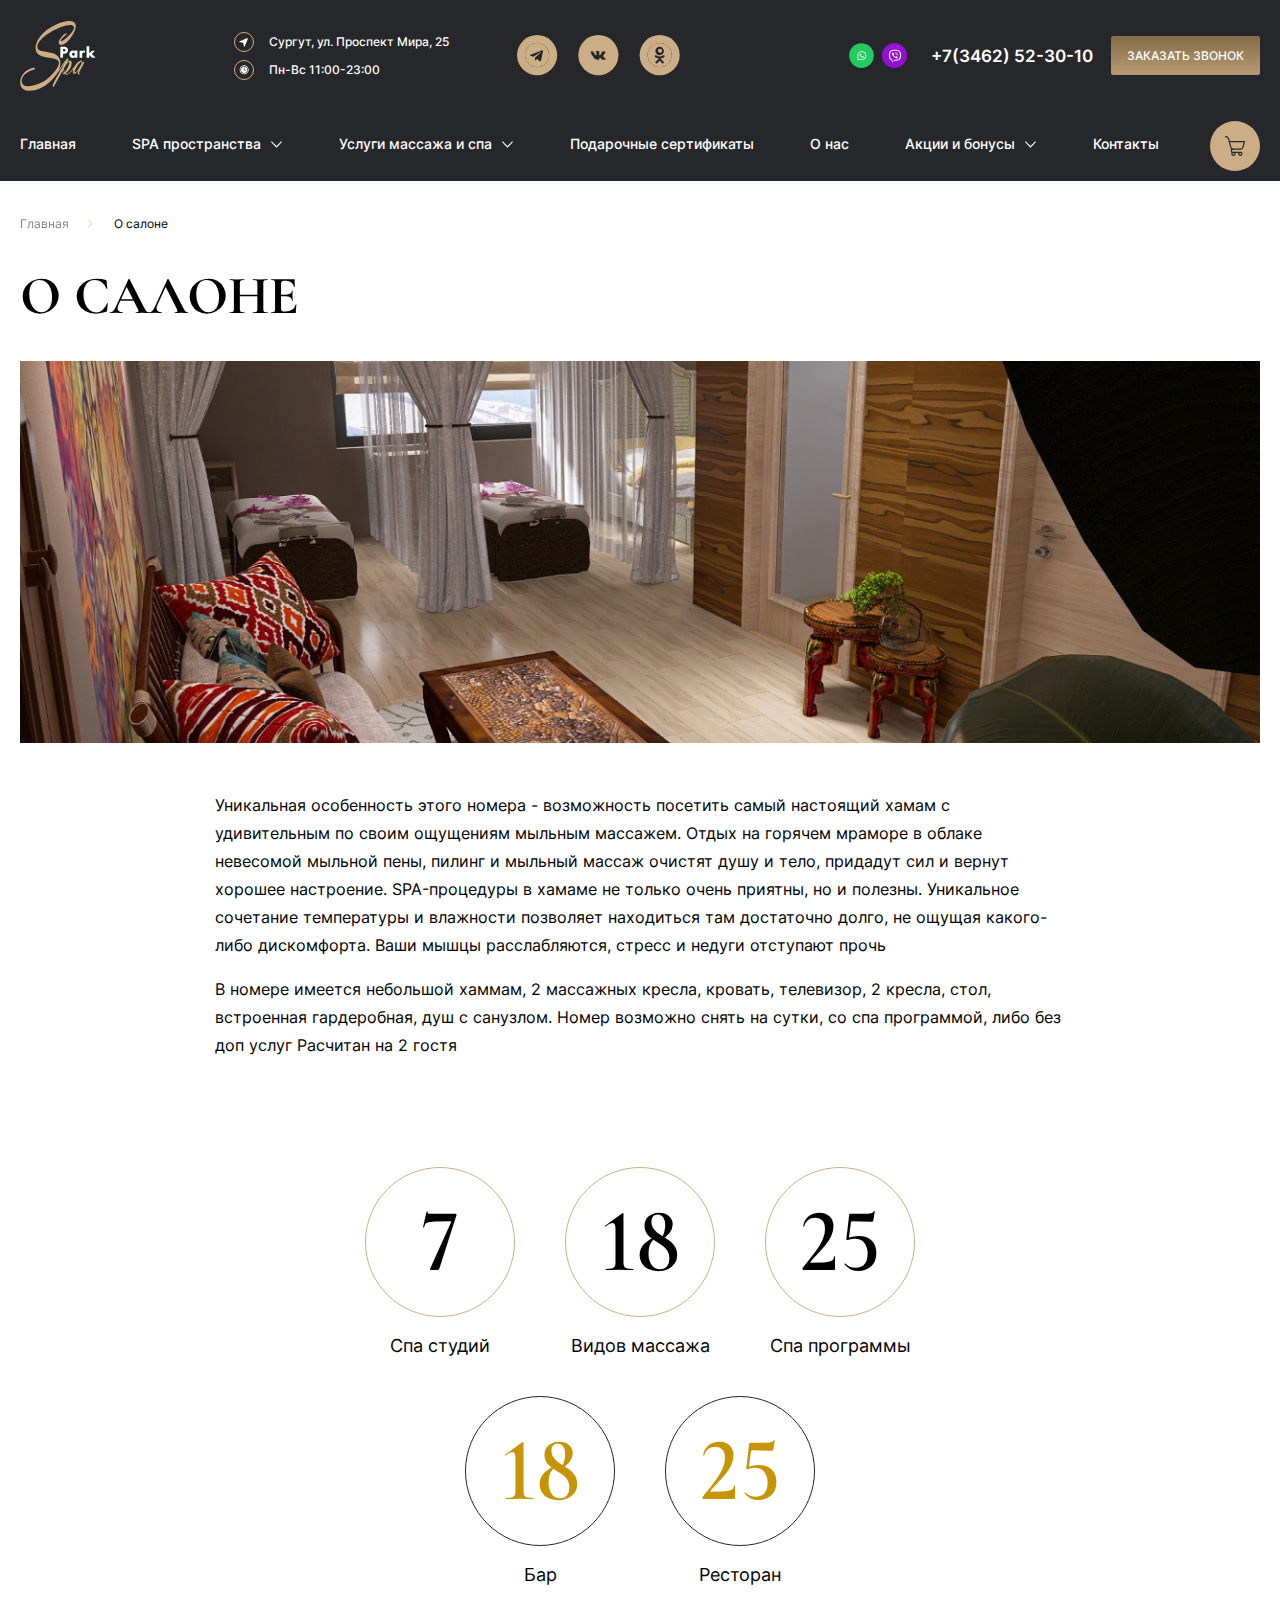
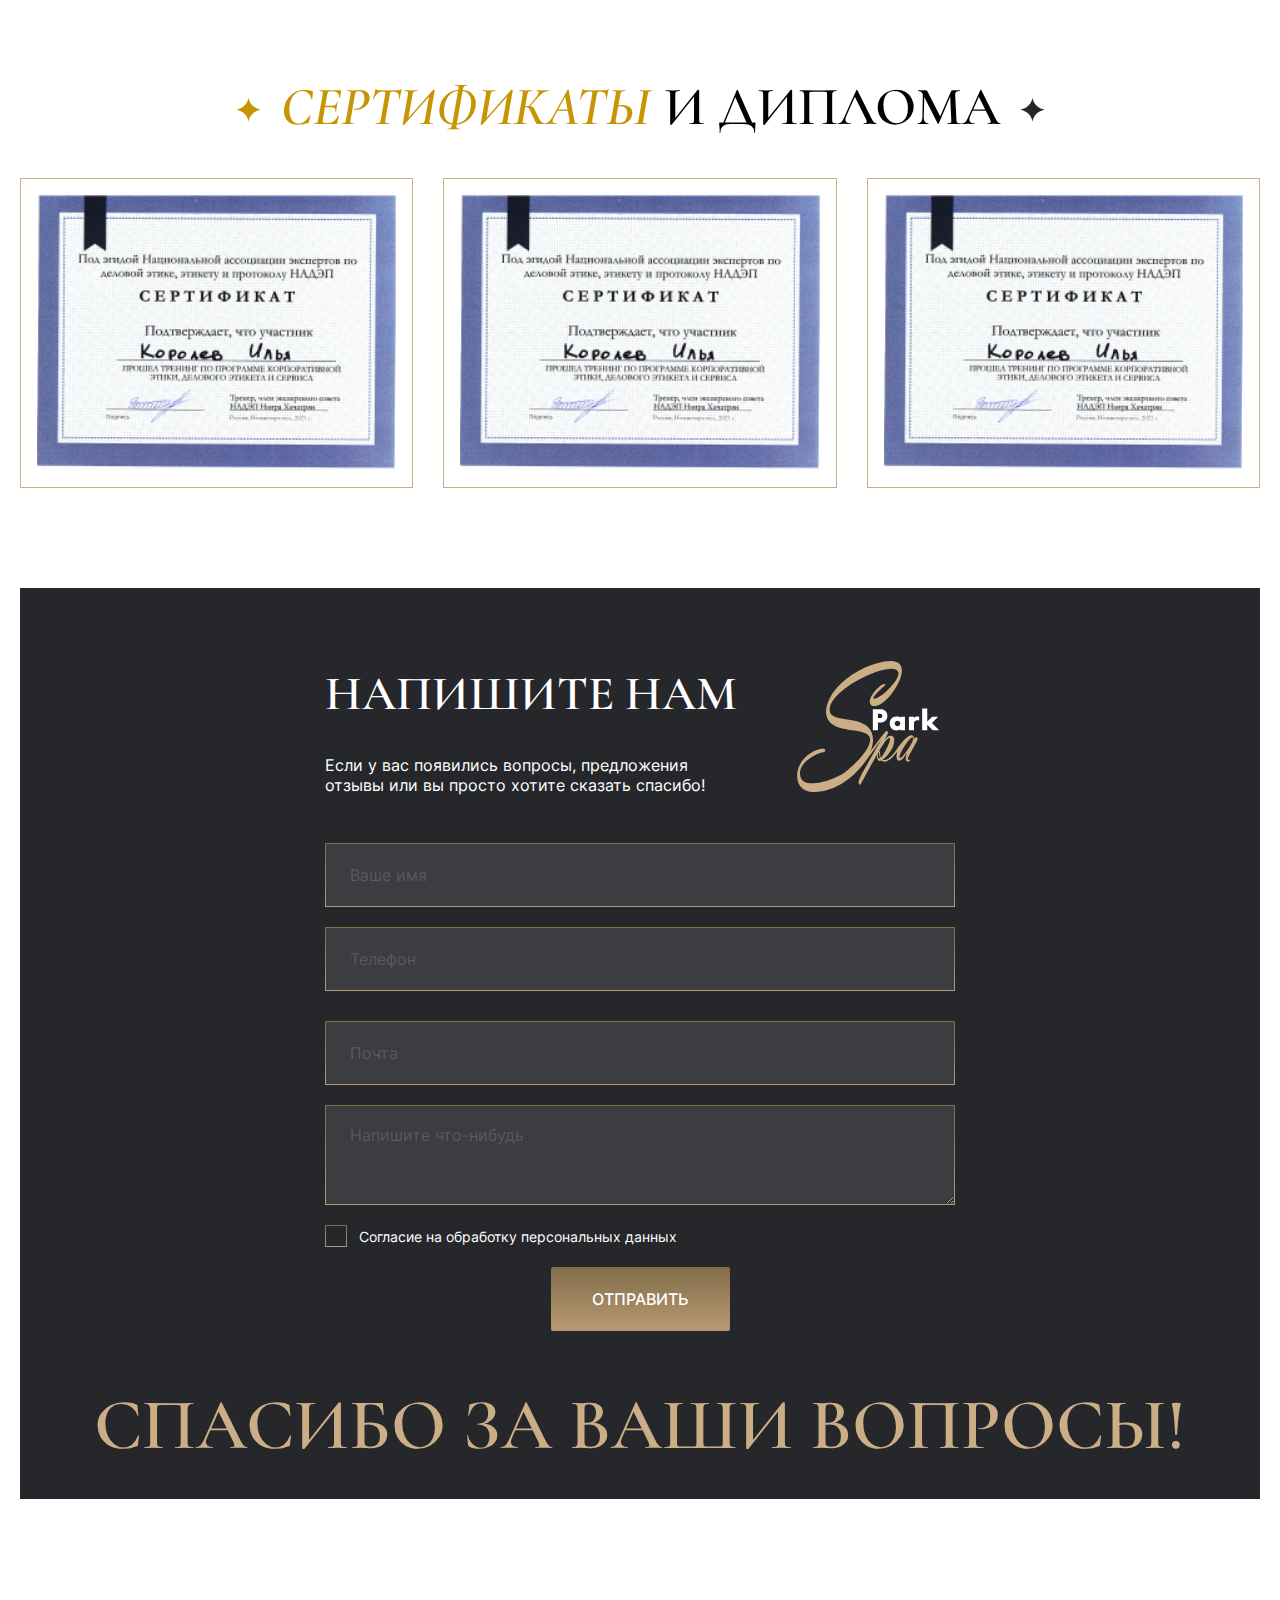
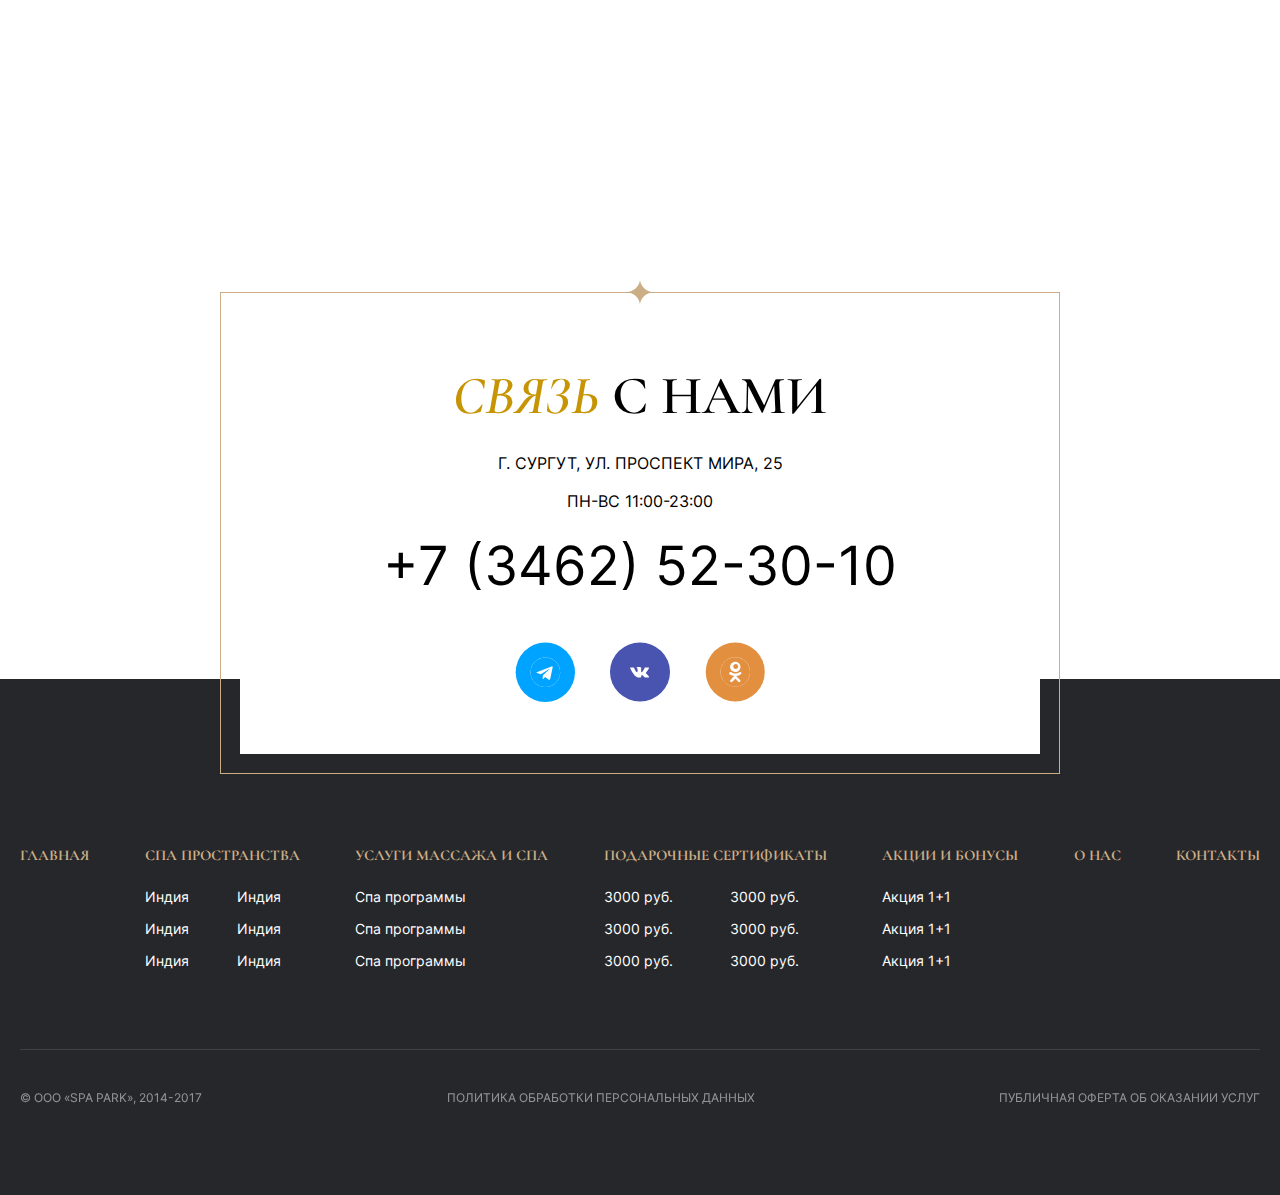
==== commit 9cf07f3d: "customer edits" ====
--- a/about.html
+++ b/about.html
@@ -4,9 +4,9 @@
     <meta charset="UTF-8">
     <meta name="viewport" content="width=device-width, initial-scale=1.0">
     <title>SPA Park</title>
-    <link rel="stylesheet" href="https://cdn.jsdelivr.net/npm/swiper@10/swiper-bundle.min.css"/>
+    <link rel="stylesheet" href="css/swiper.min.css"/>
     <link rel="stylesheet" href="css/style.min.css">
-
+    <script src="https://api-maps.yandex.ru/2.1/?apikey=49618d3f-5aa6-481b-a340-d90d9762907f&lang=ru_RU" type="text/javascript"></script>
 </head>
 <body>
     
@@ -15,7 +15,7 @@
             <div class="header-wrapper">
                 <div class="header-top">
                     <a href="/" class="logo">
-                        <img src="img/logo.png" alt="logo">
+                        <img src="img/logo.svg" alt="logo">
                     </a>
                     <div class="header-adress">
                         <div class="header-adress-item">
@@ -118,7 +118,7 @@
                     <span></span><span></span><span></span>
                 </button>
                 <a href="/" class="logo">
-                    <img src="img/logo.png" alt="logo">
+                    <img src="img/logo.svg" alt="logo">
                 </a>
                 <div class="header-top-contacts">
                     <a href="tel:+7346252-30-10" class="phone">+7(3462) 52-30-10</a>
@@ -226,7 +226,7 @@
         <section class="bonuses">
             <div class="container">
                 <div class="bonuses-wrapper">
-                    <img src="img/bonusesbg.png" alt="bonuses" class="bonuses-img">
+                    <img loading="lazy" src="img/bonusesbg.png" alt="bonuses" class="bonuses-img">
                     <div class="bonuses-text">
                         <p>Уникальная особенность этого номера - возможность посетить самый настоящий хамам с удивительным по своим ощущениям мыльным массажем. Отдых на горячем мраморе в облаке невесомой мыльной пены, пилинг и мыльный массаж очистят душу и тело, придадут сил и вернут хорошее настроение. SPA-процедуры в хамаме не только очень приятны, но и полезны. Уникальное сочетание температуры и влажности позволяет находиться там достаточно долго, не ощущая какого-либо дискомфорта. Ваши мышцы расслабляются, стресс и недуги отступают прочь</p>
                         <p>В номере имеется небольшой хаммам, 2 массажных кресла, кровать, телевизор, 2 кресла, стол, встроенная гардеробная, душ с санузлом. Номер возможно снять на сутки,  со  спа программой, либо без доп услуг Расчитан на 2 гостя</p>
@@ -270,16 +270,16 @@
                 <div class="slider-wrapper swiper">
                     <div class="swiper-wrapper">
                         <div class="certificate-item swiper-slide">
-                            <img src="img/certificates/1.png" alt="" class="certificate-item-img">
+                            <img loading="lazy"  src="img/certificates/1.png" alt="" class="certificate-item-img">
                         </div>
                         <div class="certificate-item swiper-slide">
-                            <img src="img/certificates/1.png" alt="" class="certificate-item-img">
+                            <img loading="lazy"  src="img/certificates/1.png" alt="" class="certificate-item-img">
                         </div>
                         <div class="certificate-item swiper-slide">
-                            <img src="img/certificates/1.png" alt="" class="certificate-item-img">
+                            <img loading="lazy"  src="img/certificates/1.png" alt="" class="certificate-item-img">
                         </div>
                         <div class="certificate-item swiper-slide">
-                            <img src="img/certificates/1.png" alt="" class="certificate-item-img">
+                            <img loading="lazy"  src="img/certificates/1.png" alt="" class="certificate-item-img">
                         </div>
                     </div>
                     <button class="slider-button slider-button-prev"></button>
@@ -300,7 +300,7 @@
                         <div class="form-col">
                             <div class="form-row">
                                 <div class="input-item input-item__dark">
-                                    <input class="input" type="text" placeholder="Ваше имя">
+                                    <input name="name" class="input" type="text" placeholder="Ваше имя">
                                 </div>
                             </div>
                             <div class="form-row">
@@ -308,7 +308,7 @@
                                     <input class="input" type="tel" placeholder="Телефон">
                                 </div>
                                 <div class="input-item input-item__dark">
-                                    <input class="input" type="tel" placeholder="Почта">
+                                    <input class="input" type="email" placeholder="Почта">
                                 </div>
                             </div>
                             <div class="form-row">
@@ -333,7 +333,7 @@
         </section>
            
         <section class="contacts">
-                <iframe src="https://yandex.ru/map-widget/v1/?um=constructor%3Ad8b50bd96e11e6da2607e1e51554aff0bb391da37633c0e4637747d50491d2cf&amp;source=constructor" width="100%" height="605" frameborder="0"></iframe>
+                <div id="map"></div>
                 <div class="contacts-wrapper">
                     <h2><span class="gold italic">Связь</span> с нами</h2>
                     <p class="contacts-text">г. Сургут, ул. Проспект Мира, 25</p>
@@ -414,7 +414,8 @@
         </div>
     </footer>
 
-        <script src="https://cdn.jsdelivr.net/npm/swiper@10/swiper-bundle.min.js"></script>
+        <script src="js/imask.js"></script>
+        <script src="js/swiper.min.js"></script>
         <script src="js/app.js"></script>
     </body>
 </html>--- a/css/style.min.css
+++ b/css/style.min.css
@@ -1 +1 @@
-*,*::before,*::after{padding:0;margin:0;-webkit-box-sizing:border-box;box-sizing:border-box;scroll-behavior:smooth}img{display:block;max-width:100%}button,input{font-family:inherit}button{font-size:inherit;border:none;cursor:pointer}a{color:inherit;text-decoration:none}li{list-style:none}@font-face{font-family:Inter;src:url("../fonts/Inter-Regular.ttf");font-style:normal;font-weight:400;font-display:swap}@font-face{font-family:Inter;src:url("../fonts/Inter-Medium.ttf");font-style:normal;font-weight:500;font-display:swap}@font-face{font-family:Inter;src:url("../fonts/Inter-SemiBold.ttf");font-style:normal;font-weight:600;font-display:swap}@font-face{font-family:CormorantInfant;src:url("../fonts/CormorantInfant-Medium.ttf");font-style:normal;font-weight:500;font-display:swap}@font-face{font-family:CormorantInfant;src:url("../fonts/CormorantInfant-MediumItalic.ttf");font-style:italic;font-weight:500;font-display:swap}@font-face{font-family:CormorantInfant;src:url("../fonts/CormorantInfant-SemiBold.ttf");font-style:normal;font-weight:500;font-display:swap}@font-face{font-family:CormorantInfant;src:url("../fonts/CormorantInfant-SemiBoldItalic.ttf");font-style:italic;font-weight:500;font-display:swap}@font-face{font-family:CormorantInfant;src:url("../fonts/CormorantInfant-Bold.ttf");font-style:normal;font-weight:700;font-display:swap}:root{--color-text: #26272B;--color-gold: #C79403;--color-white: #FFFFFF;--color-border: #CBAE86;--color-darkgold: #836C4A;--gradient-button: linear-gradient(180deg, #836C4A 0%, #B79A72 100%);--radius-button: 2px}body{font-size:16px;font-family:Inter,sans-serif;font-weight:400}.container{max-width:1340px;padding:0px 20px;margin:0px auto}@media(max-width: 1249px){.container{max-width:100%}}@media(max-width: 767px){.container{padding:0px 15px}}h1{font-family:CormorantInfant,serif;font-weight:600;font-style:normal;font-size:54px;line-height:1.3}@media(max-width: 767px){h1{font-size:40px;line-height:1.35;word-break:break-word}}h2{font-family:CormorantInfant,serif;font-weight:500;font-style:normal;font-size:54px;line-height:1.18;text-align:center}@media(max-width: 767px){h2{font-size:36px}}h3{font-family:CormorantInfant,serif;font-weight:500;font-style:normal;font-size:36px;line-height:1.7}@media(max-width: 767px){h3{font-size:30px}}h1,h2,h3,h4{text-transform:uppercase}h1 span.italic,h2 span.italic,h3 span.italic,h4 span.italic{font-style:italic}h1 span.gold,h2 span.gold,h3 span.gold,h4 span.gold{color:var(--color-gold)}h1 span.bold,h2 span.bold,h3 span.bold,h4 span.bold{font-weight:700}h2.has-star::before,h2.has-star::after,h3.has-star::before,h3.has-star::after{content:"";display:inline-block;width:25px;height:25px;-webkit-mask:url("../img/icons/gold-star.svg") no-repeat center;mask:url("../img/icons/gold-star.svg") no-repeat center;-webkit-mask-size:contain;mask-size:contain;position:relative;top:-2px}@media(max-width: 767px){h2.has-star::before,h2.has-star::after,h3.has-star::before,h3.has-star::after{width:20px;height:20px}}h2.has-star::before,h3.has-star::before{margin-right:20px;background-color:var(--color-gold)}@media(max-width: 767px){h2.has-star::before,h3.has-star::before{margin-right:8px}}h2.has-star::after,h3.has-star::after{margin-left:20px;background-color:var(--color-text)}@media(max-width: 767px){h2.has-star::after,h3.has-star::after{margin-left:8px}}.titles{display:-webkit-box;display:-ms-flexbox;display:flex;-webkit-box-align:end;-ms-flex-align:end;align-items:end;-webkit-box-pack:start;-ms-flex-pack:start;justify-content:start;gap:22px}.titles .cart-value{position:relative;bottom:14px}.button,.button-border,.button-card{display:block;width:-webkit-max-content;width:-moz-max-content;width:max-content;padding:22px 41px;border-radius:var(--radius-button);text-transform:uppercase;font-weight:500;text-align:center}.button{color:#fff;background:var(--gradient-button)}.button:hover{background:-webkit-gradient(linear, left bottom, left top, from(#836C4A), to(#B79A72));background:linear-gradient(0deg, #836C4A 0%, #B79A72 100%)}.button-border{background:rgba(0,0,0,0);-o-border-image:var(--gradient-button);border-image:var(--gradient-button);border-width:2px;border-style:solid;border-image-slice:1}.button-border__white{padding:14px 26px;-o-border-image:none;border-image:none;border:1px solid rgba(255,255,255,.5)}@media(max-width: 767px){.button-border__white{font-size:14px}}.button-border__dark{font-size:14px;padding:16px 40px;-o-border-image:none;border-image:none;border:1px solid var(--color-text)}.button-border:hover{color:#fff;background:-webkit-gradient(linear, left top, left bottom, from(#836C4A), to(#B79A72));background:linear-gradient(180deg, #836C4A 0%, #B79A72 100%)}.button-card{color:#fff;font-size:16px;font-family:CormorantInfant,serif;font-weight:600;font-style:normal;-o-border-image:var(--gradient-button);border-image:var(--gradient-button);border-width:2px;border-style:solid;border-image-slice:1;background:rgba(38,39,43,.6);-webkit-transition:opacity .3s linear,-webkit-transform .5s linear;transition:opacity .3s linear,-webkit-transform .5s linear;transition:opacity .3s linear,transform .5s linear;transition:opacity .3s linear,transform .5s linear,-webkit-transform .5s linear}@media(max-width: 767px){.button-card{font-size:14px;padding:17px 20px}}.button-dark{font-size:12px;color:#fff;text-transform:uppercase;border-radius:var(--radius-button);background:var(--color-text);padding:10px 16px}.cart-icon{display:inline-block;width:50px;height:50px;border-radius:50%;background-color:var(--color-border);background-image:url("../img/icons/shopping-cart.svg");background-repeat:no-repeat;background-position:50% 50%;background-size:20px 20px}.cart-icon-active{position:relative;background-color:var(--color-gold);background-image:url("../img/icons//shopping-cart-active.svg")}.cart-icon-active::after{content:attr(data-quantity);position:absolute;top:0;right:0;width:16px;height:16px;border-radius:50%;background:#fff;color:var(--color-text);font-size:12px;font-weight:500;display:-webkit-box;display:-ms-flexbox;display:flex;-webkit-box-align:center;-ms-flex-align:center;align-items:center;-webkit-box-pack:center;-ms-flex-pack:center;justify-content:center;line-height:1}.slider-button{width:45px;height:45px;border-radius:50%;border:1px solid var(--color-border);background:rgba(0,0,0,0) url("../img/icons/slider-arrow.svg") no-repeat center;background-size:cover;position:absolute;top:50%;z-index:4}.slider-button:hover{background:var(--color-border) url("../img/icons/slider-arrow.svg") no-repeat center}@media(max-width: 1249px){.slider-button{display:none}}.slider-button-prev{-webkit-transform:translate(0, -50%);transform:translate(0, -50%);left:-70px}.slider-button-next{-webkit-transform:translate(0, -50%) rotate(180deg);transform:translate(0, -50%) rotate(180deg);right:-70px}.delete{width:30px;height:30px;background:url("../img/icons/delete-icon.svg") no-repeat center;background-size:contain;-webkit-box-flex:0;-ms-flex:0 0 30px;flex:0 0 30px}.social-links{display:-webkit-box;display:-ms-flexbox;display:flex;-webkit-box-align:center;-ms-flex-align:center;align-items:center;-webkit-box-pack:center;-ms-flex-pack:center;justify-content:center}.social-links .social-link img{width:100%;height:100%;-o-object-fit:contain;object-fit:contain;-o-object-position:center;object-position:center}.social-links__small .social-link{width:25px;height:25px}.breadcrumbs{font-size:12px}.breadcrumbs-link{opacity:.5;display:inline-block}.breadcrumbs-link:not(:first-child){margin-left:18px}.breadcrumbs-link::after{content:"";display:inline-block;width:6px;height:10px;background:url("../img/icons/breadcrumbs-arrow.svg") no-repeat center;background-size:contain;margin-left:18px}.breadcrumbs-curent{display:inline-block;margin-left:18px}.paginations{display:-webkit-box;display:-ms-flexbox;display:flex;-webkit-box-align:center;-ms-flex-align:center;align-items:center;-webkit-box-pack:center;-ms-flex-pack:center;justify-content:center;gap:25px;padding:50px 0px 0px}@media(max-width: 767px){.paginations{padding:40px 0px 0px;gap:20px}}.paginations .pagination-prev,.paginations .pagination-next{font-size:18px;text-transform:lowercase;background:rgba(0,0,0,0);display:-webkit-box;display:-ms-flexbox;display:flex;-webkit-box-align:center;-ms-flex-align:center;align-items:center;-webkit-box-pack:start;-ms-flex-pack:start;justify-content:start;gap:14px}.paginations .pagination-prev::before,.paginations .pagination-prev::after,.paginations .pagination-next::before,.paginations .pagination-next::after{display:inline-block;width:24px;height:14px;background-repeat:no-repeat;background-size:contain;background-position:center}.paginations .pagination-prev::before{content:"";background-image:url("../img/icons/pagination-arrow.svg")}.paginations .pagination-next::after{content:"";background-image:url("../img/icons/pagination-arrow.svg");-webkit-transform:rotate(180deg);transform:rotate(180deg)}.paginations .pagination-page{font-size:18px;background:rgba(0,0,0,0)}.paginations .pagination-page.curent{-webkit-box-flex:0;-ms-flex:0 0 55px;flex:0 0 55px;width:55px;height:55px;background:var(--color-border);border-radius:50%;display:-webkit-box;display:-ms-flexbox;display:flex;-webkit-box-align:center;-ms-flex-align:center;align-items:center;-webkit-box-pack:center;-ms-flex-pack:center;justify-content:center}.slider{overflow:hidden}.slider .swiper{overflow:visible}@media(max-width: 767px){.slider .swiper{position:relative;width:100vw;left:-15px;padding:15px}}.slider .swiper-slide{opacity:0;-webkit-transition:opacity .5s linear;transition:opacity .5s linear}.slider .swiper-slide-active,.slider .swiper-slide-next{opacity:1}@media(max-width: 767px){.slider .swiper-slide-prev{opacity:1}}@media(min-width: 768px){.slider .swiper-slide-next+.swiper-slide{opacity:1}}.header{color:#fff;position:relative;position:absolute;top:0;right:0;left:0}@media(max-width: 767px){.header-desktop{display:none}}.header-desktop .social-links{-webkit-box-pack:center;-ms-flex-pack:center;justify-content:center;gap:20px;margin:0px 50px}.header-desktop .social-links__small{gap:8px;-webkit-box-pack:end;-ms-flex-pack:end;justify-content:end;margin:0 0 0 auto}@media(max-width: 1249px){.header-desktop .social-links__small{display:none}}.header-desktop .phone{margin-left:16px}.header-desktop::before{content:"";position:absolute;top:0;bottom:0;left:0;right:0;z-index:-1;background:var(--color-text)}.header-desktop .header-nav{display:-webkit-box;display:-ms-flexbox;display:flex;-webkit-box-align:center;-ms-flex-align:center;align-items:center;-webkit-box-pack:justify;-ms-flex-pack:justify;justify-content:space-between;gap:50px;padding:10px 0px}.header-desktop .header-nav .cart-icon{-webkit-box-flex:0;-ms-flex:0 0 50px;flex:0 0 50px}.header-desktop .header-nav .menu-list{display:-webkit-box;display:-ms-flexbox;display:flex;-webkit-box-align:center;-ms-flex-align:center;align-items:center;-webkit-box-pack:justify;-ms-flex-pack:justify;justify-content:space-between;gap:56px}@media(max-width: 1249px){.header-desktop .header-nav .menu-list{-webkit-box-pack:start;-ms-flex-pack:start;justify-content:start;gap:10px 20px;-ms-flex-wrap:wrap;flex-wrap:wrap}}.header-desktop .header-nav .menu-item__haschildren{position:relative}.header-desktop .header-nav .menu-item__haschildren .menu-link{display:-webkit-box;display:-ms-flexbox;display:flex;-webkit-box-align:end;-ms-flex-align:end;align-items:end;-webkit-box-pack:start;-ms-flex-pack:start;justify-content:start;gap:10px}@media(max-width: 1249px){.header-desktop .header-nav .menu-item__haschildren .menu-link{gap:5px}}.header-desktop .header-nav .menu-item__haschildren .menu-link::after{content:"";width:12px;height:8px;display:inline-block;background:url("../img/icons/menu-arrow.svg") no-repeat center bottom;background-size:contain;position:relative;top:-3px}@media(max-width: 1249px){.header-desktop .header-nav .menu-item__haschildren .menu-link::after{width:10px;height:5px}}.header-desktop .header-nav .menu-item__haschildren:hover .menu-link{color:var(--color-border)}.header-desktop .header-nav .menu-item__haschildren:hover .menu-link::after{-webkit-transform:rotate(180deg);transform:rotate(180deg)}.header-desktop .header-nav .menu-item__haschildren:hover .menu-children{opacity:1;visibility:visible;-webkit-transform:translate(0, 0);transform:translate(0, 0)}.header-desktop .header-nav .menu-item__haschildren .menu-children{position:absolute;display:-webkit-box;display:-ms-flexbox;display:flex;-webkit-box-orient:vertical;-webkit-box-direction:normal;-ms-flex-direction:column;flex-direction:column;-webkit-box-align:start;-ms-flex-align:start;align-items:start;-webkit-box-pack:start;-ms-flex-pack:start;justify-content:start;gap:15px;padding:16px 20px;background:#fff;min-width:100%;outline:1px solid var(--color-border);outline-offset:-5px;opacity:0;visibility:hidden;-webkit-transform:translate(0, -10px);transform:translate(0, -10px);-webkit-transition:opacity .5s linear,-webkit-transform .3s linear;transition:opacity .5s linear,-webkit-transform .3s linear;transition:opacity .5s linear,transform .3s linear;transition:opacity .5s linear,transform .3s linear,-webkit-transform .3s linear;z-index:3}.header-desktop .header-nav .menu-item__haschildren .menu-children-link{font-size:14px;white-space:nowrap;text-transform:uppercase;color:var(--color-text)}.header-desktop .header-nav .menu-link{display:-webkit-box;display:-ms-flexbox;display:flex;font-size:14px;font-weight:500;padding:0px 0px 6px}@media(max-width: 1249px){.header-desktop .header-nav .menu-link{font-size:12px}}.header-mobile{display:none}@media(max-width: 767px){.header-mobile{display:block;background:var(--color-text);z-index:3;max-height:62px;-webkit-transition:max-height .3s linear;transition:max-height .3s linear}.header-mobile .container{max-height:62px}.header-mobile .social-links{-webkit-box-pack:start;-ms-flex-pack:start;justify-content:start;gap:35px}.header-mobile .social-links .social-link{-webkit-box-flex:0;-ms-flex:0 0 60px;flex:0 0 60px;aspect-ratio:1/1}.header-mobile.open{min-height:100vh;max-height:100vh;position:fixed;top:0;left:0;right:0;overflow-y:scroll}.header-mobile.open .container{max-height:100%}.header-mobile.open .header-burger-menu{pointer-events:all;visibility:visible;opacity:1;-webkit-transform:translate(0, 0);transform:translate(0, 0)}.header-mobile.open .header-burger-button{background:var(--color-border)}.header-mobile.open .header-burger-button span:nth-child(2){display:none}.header-mobile.open .header-burger-button span:first-child{-webkit-transform:translate(-50%, -50%) rotate(45deg);transform:translate(-50%, -50%) rotate(45deg)}.header-mobile.open .header-burger-button span:last-child{-webkit-transform:translate(-50%, -50%) rotate(-45deg);transform:translate(-50%, -50%) rotate(-45deg)}.header-mobile .header-burger-button{width:40px;height:40px;border-radius:50%;background:#fff;position:relative}.header-mobile .header-burger-button span{width:18px;height:1px;background:var(--color-text);position:absolute;top:50%;left:50%;pointer-events:none;-webkit-transition:-webkit-transform .3s linear;transition:-webkit-transform .3s linear;transition:transform .3s linear;transition:transform .3s linear, -webkit-transform .3s linear}.header-mobile .header-burger-button span:first-child{-webkit-transform:translate(-50%, calc(-50% - 6px));transform:translate(-50%, calc(-50% - 6px))}.header-mobile .header-burger-button span:nth-child(2){width:12px;-webkit-transform:translate(calc(-50% - 3px), -50%);transform:translate(calc(-50% - 3px), -50%)}.header-mobile .header-burger-button span:last-child{-webkit-transform:translate(-50%, calc(-50% + 6px));transform:translate(-50%, calc(-50% + 6px))}.header-mobile .header-burger-menu{padding:0px 0px 85px;opacity:0;visibility:hidden;pointer-events:none;-webkit-transform:translate(0, -50px);transform:translate(0, -50px);-webkit-transition:opacity .5s linear,max-height 0s linear,-webkit-transform .3s linear;transition:opacity .5s linear,max-height 0s linear,-webkit-transform .3s linear;transition:opacity .5s linear,transform .3s linear,max-height 0s linear;transition:opacity .5s linear,transform .3s linear,max-height 0s linear,-webkit-transform .3s linear}.header-mobile .header-burger-menu .menu{padding:40px 0px 30px;border-bottom:1px solid rgba(255,255,255,.15)}.header-mobile .header-burger-menu .menu-list{display:-webkit-box;display:-ms-flexbox;display:flex;-webkit-box-orient:vertical;-webkit-box-direction:normal;-ms-flex-direction:column;flex-direction:column;-webkit-box-align:start;-ms-flex-align:start;align-items:start;-webkit-box-pack:start;-ms-flex-pack:start;justify-content:start;gap:35px}.header-mobile .header-burger-menu .menu-item{width:100%}.header-mobile .header-burger-menu .menu-item__haschildren{max-height:20px}.header-mobile .header-burger-menu .menu-item__haschildren .menu-link{display:-webkit-box;display:-ms-flexbox;display:flex;-webkit-box-align:center;-ms-flex-align:center;align-items:center;-webkit-box-pack:justify;-ms-flex-pack:justify;justify-content:space-between}.header-mobile .header-burger-menu .menu-item__haschildren .menu-link::after{content:"";display:inline-block;width:12px;height:7px;background:url("../img/icons/menu-arrow.svg") no-repeat center;background-size:contain;-webkit-transition:-webkit-transform .3s linear;transition:-webkit-transform .3s linear;transition:transform .3s linear;transition:transform .3s linear, -webkit-transform .3s linear}.header-mobile .header-burger-menu .menu-item__haschildren.open{max-height:100%}.header-mobile .header-burger-menu .menu-item__haschildren.open .menu-link{color:var(--color-border)}.header-mobile .header-burger-menu .menu-item__haschildren.open .menu-link::after{-webkit-transform:rotate(180deg);transform:rotate(180deg)}.header-mobile .header-burger-menu .menu-item__haschildren.open .menu-children{opacity:1;visibility:visible;-webkit-transform:translate(0, 0);transform:translate(0, 0)}.header-mobile .header-burger-menu .menu-children{margin:10px 0px 0px;padding:16px 20px;width:100%;background:#fff;display:-webkit-box;display:-ms-flexbox;display:flex;-webkit-box-orient:vertical;-webkit-box-direction:normal;-ms-flex-direction:column;flex-direction:column;-webkit-box-align:start;-ms-flex-align:start;align-items:start;-webkit-box-pack:start;-ms-flex-pack:start;justify-content:start;gap:15px;outline:1px solid var(--color-border);outline-offset:-5px;opacity:0;visibility:hidden;-webkit-transform:translate(0, -10px);transform:translate(0, -10px);-webkit-transition:opacity .5s linear,-webkit-transform .3s linear;transition:opacity .5s linear,-webkit-transform .3s linear;transition:opacity .5s linear,transform .3s linear;transition:opacity .5s linear,transform .3s linear,-webkit-transform .3s linear}.header-mobile .header-burger-menu .menu-children-link{font-size:14px;text-transform:uppercase;color:var(--color-text)}.header-mobile .header-burger-menu .phone{display:block;color:#fff;font-size:34px;font-weight:400;padding:20px 0px 12px}.header-mobile .header-burger-menu .button{margin:20px 0px 0px;width:100%}.header-mobile .header-top{padding:10px 0px;display:grid;grid-template-columns:100px auto 100px}.header-mobile .header-top a.logo{margin:0px auto;max-width:45px}.header-mobile .header-top-contacts{display:-webkit-box;display:-ms-flexbox;display:flex;-webkit-box-align:center;-ms-flex-align:center;align-items:center;-webkit-box-pack:end;-ms-flex-pack:end;justify-content:end;gap:10px}.header-mobile .header-top .phone{-webkit-box-flex:0;-ms-flex:0 0 40px;flex:0 0 40px;font-size:0;width:40px;height:40px;border-radius:50%;background:#fff url("../img/icons/phone-call.svg") no-repeat center;background-size:18px 18px}.header-mobile .header-top .cart-icon{-webkit-box-flex:0;-ms-flex:0 0 40px;flex:0 0 40px;width:40px;height:40px}}.header .container{position:relative;z-index:3}.header-top{display:-webkit-box;display:-ms-flexbox;display:flex;-webkit-box-align:center;-ms-flex-align:center;align-items:center;-webkit-box-pack:justify;-ms-flex-pack:justify;justify-content:space-between;padding:20px 0px;gap:18px}.header-adress{display:-webkit-box;display:-ms-flexbox;display:flex;-webkit-box-orient:vertical;-webkit-box-direction:normal;-ms-flex-direction:column;flex-direction:column;-webkit-box-align:start;-ms-flex-align:start;align-items:start;-webkit-box-pack:start;-ms-flex-pack:start;justify-content:start;gap:8px;margin-left:120px}@media(max-width: 1249px){.header-adress{margin-left:20px}}@media(max-width: 767px){.header-adress{margin:0;padding:35px 0px 30px}}.header-adress-item{display:-webkit-box;display:-ms-flexbox;display:flex;-webkit-box-align:center;-ms-flex-align:center;align-items:center;-webkit-box-pack:start;-ms-flex-pack:start;justify-content:start;gap:15px;font-size:12px;font-weight:500;white-space:nowrap}@media(max-width: 767px){.header-adress-item{font-size:16px;gap:10px}}.header-adress-item img{border:1px solid var(--color-border);padding:4px;border-radius:50%;width:20px;height:20px;-o-object-fit:contain;object-fit:contain;-o-object-position:center;object-position:center}.header .button{font-size:12px;padding:12px 16px}.header .phone{font-size:17px;font-weight:600;white-space:nowrap}@media(max-width: 1249px){.header .phone{font-size:14px}}main:not(.homepage,.area){padding-top:216px}@media(max-width: 767px){main:not(.homepage,.area){padding-top:114px}}main:not(.homepage,.area) h1{margin:30px 0px 0px}main.area .photos{padding:40px 0px}main.area .places{padding-bottom:140px}main.area .places h2{margin-bottom:40px}@media(max-width: 767px){main.area .bonuses{padding:50px 0px}}main.homepage .hero{background-image:url("../img/homepage-header-bg.png")}@media(max-width: 767px){main.homepage .hero-buttons{-webkit-box-orient:vertical;-webkit-box-direction:normal;-ms-flex-direction:column;flex-direction:column}main.homepage .hero-buttons .button,main.homepage .hero-buttons .button-border{width:100%}}main.area .hero{padding-top:190px;background-position:30% 100%}@media(max-width: 767px){main.area .hero{padding:114px 0px 60px}}main.area .hero .breadcrumbs{margin:0px 0px 78px}@media(max-width: 767px){main.area .hero .breadcrumbs{margin:0px 0px 200px}}main.area .hero-buttons .hero-social img{width:60px;height:60px;-o-object-fit:cover;object-fit:cover;-o-object-position:center;object-position:center}.hero{color:#fff;padding-top:216px;padding-bottom:115px;position:relative;background-repeat:no-repeat;background-position:center;background-size:cover}@media(max-width: 767px){.hero{padding:114px 0px 60px}}.hero-title{max-width:min(885px,100%)}.hero-title .gold{color:var(--color-gold)}.hero-subtitle{opacity:.8;max-width:min(516px,100%);line-height:1.875}@media(max-width: 767px){.hero-subtitle{font-size:14px}}.hero .container{position:relative;z-index:2}.hero::before,.hero::after{content:"";position:absolute;left:0;right:0;height:170px;z-index:1}@media(max-width: 767px){.hero::before,.hero::after{height:260px}}.hero::before{top:0;background:-webkit-gradient(linear, left bottom, left top, from(rgba(38, 39, 43, 0)), to(#26272B));background:linear-gradient(0deg, rgba(38, 39, 43, 0) 0%, #26272B 100%);opacity:.7}.hero::after{bottom:0;background:-webkit-gradient(linear, left top, left bottom, from(rgba(38, 39, 43, 0)), to(#26272B));background:linear-gradient(180deg, rgba(38, 39, 43, 0) 0%, #26272B 100%)}.hero-subtitle{margin:20px 0px 42px}@media(max-width: 767px){.hero-subtitle{margin:14px 0px 44px}}.hero-buttons{display:-webkit-box;display:-ms-flexbox;display:flex;-webkit-box-align:center;-ms-flex-align:center;align-items:center;-webkit-box-pack:start;-ms-flex-pack:start;justify-content:start;gap:20px}.homepage .surtificate{padding:50px 0px;overflow:hidden}@media(max-width: 767px){.homepage .surtificate{padding:30px 0px 40px}}.homepage .surtificate-slider{position:relative;overflow:visible}.homepage .surtificate-slider::before{content:"";position:absolute;top:10px;left:10px;right:-10px;bottom:-10px;border:1px solid var(--color-border);z-index:-1}.homepage .surtificate-slide{color:#fff;padding:44px 114px 35px;background:var(--color-text) url("../img/gift-bg.png") no-repeat center;background-size:cover;display:grid;grid-template-columns:repeat(2, 1fr);grid-gap:0px;opacity:0;-webkit-transition:opacity .5s linear;transition:opacity .5s linear}.homepage .surtificate-slide h2{text-align:left}@media(max-width: 1249px){.homepage .surtificate-slide{padding:44px 50px 35px}}@media(max-width: 767px){.homepage .surtificate-slide{padding:44px 30px 72px;grid-template-columns:1fr;grid-gap:28px}.homepage .surtificate-slide-title{font-size:36px}}.homepage .surtificate-slide-img{margin:0px auto}.homepage .surtificate-slide-subtitle{margin:0px 0px 6px auto;font-weight:500;text-align:right}@media(max-width: 767px){.homepage .surtificate-slide-subtitle{text-align:left;margin:9px 0px 21px}}.homepage .surtificate-slide.swiper-slide-active{opacity:1}.homepage .surtificate-pagination{position:absolute;bottom:28px;z-index:2;left:50%;-webkit-transform:translate(-50%, 0);transform:translate(-50%, 0);display:-webkit-box;display:-ms-flexbox;display:flex;-webkit-box-align:center;-ms-flex-align:center;align-items:center;-webkit-box-pack:center;-ms-flex-pack:center;justify-content:center;gap:22px}.homepage .surtificate-pagination .swiper-pagination-bullet{width:13px;height:13px;background:#fff;opacity:.5;border-radius:50%;margin:0}.homepage .surtificate-pagination .swiper-pagination-bullet-active{opacity:1}.places-wrapper{padding:35px 0px 0px;display:grid;grid-template-columns:repeat(3, 1fr);grid-gap:40px 30px}@media(max-width: 1249px){.places-wrapper{grid-template-columns:repeat(2, 1fr)}}@media(max-width: 767px){.places-wrapper{grid-template-columns:1fr;grid-gap:20px;padding:26px 0px 0px}}.places-item{padding:20px;display:-webkit-box;display:-ms-flexbox;display:flex;-webkit-box-orient:vertical;-webkit-box-direction:normal;-ms-flex-direction:column;flex-direction:column;-webkit-box-align:center;-ms-flex-align:center;align-items:center;-webkit-box-pack:end;-ms-flex-pack:end;justify-content:end;color:#fff;aspect-ratio:41/37;position:relative}.places-item-img{position:absolute;top:0;left:0;height:100%;width:100%;-o-object-fit:cover;object-fit:cover;-o-object-position:center;object-position:center}.places-item-guest,.places-item-title,.places-item .button-card{z-index:3}.places-item-guest{position:absolute;top:20px;left:20px;font-size:14px;text-transform:uppercase}.places-item .button-card{position:absolute;top:50%;left:50%;opacity:0;visibility:hidden;-webkit-transform:translate(-50%, calc(-50% + 50px));transform:translate(-50%, calc(-50% + 50px))}.places-item-title{position:relative}.places-item::before{content:"";position:absolute;bottom:0;left:0;right:0;height:90px;background:-webkit-gradient(linear, left top, left bottom, from(rgba(38, 39, 43, 0)), to(#26272B));background:linear-gradient(180deg, rgba(38, 39, 43, 0) 0%, #26272B 100%);z-index:2}.places-item::after{content:"";position:absolute;top:50%;left:50%;width:calc(100% + 30px);height:calc(100% + 30px);-webkit-transform:translate(-50%, -50%) scale(0.8);transform:translate(-50%, -50%) scale(0.8);border:1px solid var(--color-border);z-index:-1;-webkit-transition:-webkit-transform .5s linear;transition:-webkit-transform .5s linear;transition:transform .5s linear;transition:transform .5s linear, -webkit-transform .5s linear}@media(max-width: 767px){.places-item::after{width:calc(100% + 20px);height:calc(100% + 20px)}}.places-item:hover .button-card{opacity:1;visibility:visible;-webkit-transform:translate(-50%, -50%);transform:translate(-50%, -50%)}.places-item:hover::after{-webkit-transform:translate(-50%, -50%) scale(1);transform:translate(-50%, -50%) scale(1)}.homepage .places{padding:50px 0px}@media(max-width: 767px){.homepage .places{padding:40px 0px}}.homepage .services{padding:50px 0px}@media(max-width: 767px){.homepage .services{padding:40px 0px}}.services-list{display:-webkit-box;display:-ms-flexbox;display:flex;-webkit-box-align:center;-ms-flex-align:center;align-items:center;-webkit-box-pack:start;-ms-flex-pack:start;justify-content:start;-ms-flex-wrap:wrap;flex-wrap:wrap;gap:10px 20px}.services-list-item.active .services-button{color:#fff;background:var(--gradient-button);position:relative}@media(max-width: 767px){.services-list{-webkit-box-orient:vertical;-webkit-box-direction:normal;-ms-flex-direction:column;flex-direction:column;gap:0;position:absolute;top:0;left:0;right:0;z-index:3}.services-list.open .services-button{opacity:1;visibility:visible}.services-list.open .services-list-item.active .services-button::after{-webkit-transform:translate(0, -50%) rotate(180deg);transform:translate(0, -50%) rotate(180deg)}.services-list-item{width:100%}.services-list-item:not(:last-child) .services-button{border-bottom:none}.services-list-item.active{-webkit-box-ordinal-group:0;-ms-flex-order:-1;order:-1}.services-list-item.active .services-button{opacity:1;visibility:visible}.services-list-item.active .services-button::after{content:"";width:14px;height:9px;background:url("../img/icons/menu-arrow.svg") no-repeat center;background-size:contain;position:absolute;top:50%;right:20px;-webkit-transform:translate(0, -50%);transform:translate(0, -50%)}}.services-nav{position:relative;margin:34px 0px 30px}@media(max-width: 767px){.services-nav{height:60px}}.services-button{padding:15px 60px;text-transform:none;color:var(--color-border);background:#fff}@media(max-width: 767px){.services-button{width:100%;border-width:1px;opacity:0;visibility:hidden}}.services-wrapper{display:grid;grid-template-columns:repeat(4, 1fr);grid-gap:25px 30px}@media(max-width: 1249px){.services-wrapper{grid-template-columns:repeat(3, 1fr)}}@media(max-width: 767px){.services-wrapper{grid-template-columns:1fr;grid-gap:30px}}.services-item-img{position:relative;aspect-ratio:6/7}.services-item-img::before{content:"";position:absolute;z-index:-1;top:-10px;left:-10px;bottom:-10px;right:-10px;border:1px solid var(--color-border);-webkit-transform:scale(0.8);transform:scale(0.8);-webkit-transition:-webkit-transform .5s linear;transition:-webkit-transform .5s linear;transition:transform .5s linear;transition:transform .5s linear, -webkit-transform .5s linear}.services-item-img img{position:absolute;width:100%;height:100%;-o-object-fit:cover;object-fit:cover;-o-object-position:center;object-position:center}.services-item-img .button-card{position:absolute;left:50%;bottom:20px;opacity:0;visibility:hidden;-webkit-transform:translate(-50%, 10px);transform:translate(-50%, 10px);z-index:2}.services-item-title{font-size:21px;font-weight:700;margin:16px 0px 14px;line-height:1;height:44px;overflow:hidden}.services-item-info{display:-webkit-box;display:-ms-flexbox;display:flex;-webkit-box-align:center;-ms-flex-align:center;align-items:center;-webkit-box-pack:justify;-ms-flex-pack:justify;justify-content:space-between;gap:18px}.services-item-price,.services-item-time{font-weight:400;font-size:16px}.services-item-price .value,.services-item-time .value{font-weight:600}.services-item-time{margin-right:auto;display:-webkit-box;display:-ms-flexbox;display:flex;-webkit-box-align:center;-ms-flex-align:center;align-items:center;-webkit-box-pack:start;-ms-flex-pack:start;justify-content:start;gap:5px}.services-item-time::before{content:"";width:16px;height:16px;background:url("../img/icons/time.svg") no-repeat center;background-size:contain;display:inline-block}.services-item:hover .services-item-img::before{-webkit-transform:scale(1);transform:scale(1)}.services-item:hover .services-item-img .button-card{opacity:1;visibility:visible;-webkit-transform:translate(-50%, 0);transform:translate(-50%, 0)}.services .button-border__dark{margin:55px auto 0}@media(max-width: 767px){.services .button-border__dark{margin:48px auto 0;width:100%}}.gifts{padding:50px 0px}@media(max-width: 767px){.gifts{padding:40px 0px}}.gifts h2{margin:0px 0px 35px}@media(max-width: 767px){.gifts-slider{position:relative;width:100vw;left:-15px}}.gifts-slide{width:240px;text-align:center}.gifts-slide-img{padding:10px;border:1px solid var(--color-border);border-radius:50%}.gifts-slide-img img{width:100%;aspect-ratio:1/1;-o-object-fit:cover;object-fit:cover;-o-object-position:center;object-position:center;border-radius:50%}.gifts-title{font-size:24px;font-weight:700;line-height:1.16;padding:4px 30px}.gifts-price{text-align:center;font-size:18px}.gifts-price .value{font-weight:600}.gifts .button-border{font-size:14px;padding:12px 30px;color:var(--color-border);margin:16px auto 0}.gifts .button-border:hover{color:var(--color-white)}.about{padding:50px 0px}@media(max-width: 767px){.about{padding:40px 0px}}.about-wrapper{padding:40px 0px 0px;display:-webkit-box;display:-ms-flexbox;display:flex;-webkit-box-align:start;-ms-flex-align:start;align-items:start;-webkit-box-pack:center;-ms-flex-pack:center;justify-content:center;gap:50px}.about-wrapper:first-child{padding:0}@media(max-width: 767px){.about-wrapper{-ms-flex-wrap:wrap;flex-wrap:wrap;padding:18px 0px 0px}.about-wrapper:first-child{padding:0}}.about-numbers{-webkit-box-flex:0;-ms-flex:0 0 calc(50% - 25px);flex:0 0 calc(50% - 25px);display:-webkit-box;display:-ms-flexbox;display:flex;-webkit-box-align:center;-ms-flex-align:center;align-items:center;-webkit-box-pack:center;-ms-flex-pack:center;justify-content:center;-ms-flex-wrap:wrap;flex-wrap:wrap;gap:40px 50px}@media(max-width: 767px){.about-numbers{width:100%;-webkit-box-pack:justify;-ms-flex-pack:justify;justify-content:space-between;gap:26px 45px;-webkit-box-flex:0;-ms-flex:0 0 100%;flex:0 0 100%}}.about-item{-webkit-box-flex:0;-ms-flex:0 0 150px;flex:0 0 150px;text-align:center;display:-webkit-box;display:-ms-flexbox;display:flex;-webkit-box-orient:vertical;-webkit-box-direction:normal;-ms-flex-direction:column;flex-direction:column;-webkit-box-align:start;-ms-flex-align:start;align-items:start;-webkit-box-pack:start;-ms-flex-pack:start;justify-content:start;gap:18px}@media(max-width: 767px){.about-item{-webkit-box-flex:0;-ms-flex:0 0 130px;flex:0 0 130px}.about-item:nth-child(3){-webkit-box-flex:0;-ms-flex:0 0 100%;flex:0 0 100%}.about-item:nth-child(3) .about-number{width:140px;margin:0px auto}}.about-item:not(:nth-child(1),:nth-child(2),:nth-child(3)) .about-number{color:var(--color-gold);border:1px solid var(--color-text)}.about-number{font-family:CormorantInfant,serif;font-weight:400;font-style:normal;font-size:90px;line-height:1;display:-webkit-box;display:-ms-flexbox;display:flex;-webkit-box-align:center;-ms-flex-align:center;align-items:center;-webkit-box-pack:center;-ms-flex-pack:center;justify-content:center;width:100%;aspect-ratio:1/1;border-radius:50%;border:1px solid var(--color-border)}@media(max-width: 767px){.about-number{-webkit-box-flex:0;-ms-flex:0 0 140px;flex:0 0 140px;width:140px;aspect-ratio:1/1}}.about-desc{width:100%;font-size:18px}.about-text{display:-webkit-box;display:-ms-flexbox;display:flex;-webkit-box-orient:vertical;-webkit-box-direction:normal;-ms-flex-direction:column;flex-direction:column;-webkit-box-align:start;-ms-flex-align:start;align-items:start;-webkit-box-pack:start;-ms-flex-pack:start;justify-content:start;gap:25px}.about-text p{font-size:18px;line-height:1.6;opacity:.7}@media(max-width: 767px){.about-text p{font-size:16px}}@media(max-width: 767px){.about-text .button-border__dark{width:100%}}.photos{padding:140px 30px 50px;overflow-x:hidden}@media(max-width: 767px){.photos{padding:50px 0px 40px}}.photos h2{padding:0px 15px;font-size:120px}.photos h2 .gold{color:var(--color-border)}@media(max-width: 1249px){.photos h2{font-size:96px}}@media(max-width: 767px){.photos h2{font-size:64px}}.photos h2.has-star::before,.photos h2.has-star::after{-webkit-mask-repeat:no-repeat;mask-repeat:no-repeat;-webkit-mask-size:cover;mask-size:cover;background:var(--color-border);width:50px;height:50px;top:-10px}@media(max-width: 767px){.photos h2.has-star::before,.photos h2.has-star::after{width:36px;height:36px;top:-4px}}.photos-top{padding:28px 0px 30px}.feedback{padding:50px 0px;overflow-x:hidden}@media(max-width: 767px){.feedback{padding:35px 0px}}.feedback .swiper{overflow:visible}@media(max-width: 767px){.feedback .swiper{position:relative;width:100vw;left:-15px;padding:15px}}.feedback .swiper-slide{opacity:0;-webkit-transition:opacity .5s linear;transition:opacity .5s linear}.feedback .swiper-slide-active,.feedback .swiper-slide-next{opacity:1}@media(max-width: 767px){.feedback .swiper-slide-prev{opacity:1}}@media(min-width: 768px){.feedback .swiper-slide-next+.swiper-slide{opacity:1}}.feedback-video{padding:40px 0px 0px}@media(max-width: 767px){.feedback-video{padding:20px 0px 0px}}.feedback-video-item{position:relative}.feedback-video-item::before{content:"";position:absolute;top:0;bottom:0;right:0;left:0;background:rgba(38,39,43,.5);outline:1px solid var(--color-border);outline-offset:-10px}.feedback-video-item img{height:255px;width:100%;-o-object-fit:cover;object-fit:cover;-o-object-position:center;object-position:center}@media(max-width: 767px){.feedback-video-item img{height:195px}}.feedback-video-item-title{color:#fff;font-size:16px;position:absolute;left:50%;bottom:24px;-webkit-transform:translate(-50%, 0);transform:translate(-50%, 0);z-index:3}@media(max-width: 767px){.feedback-video-item-title{font-size:14px;bottom:14px}}.feedback-video-item-play{position:absolute;top:50%;left:50%;-webkit-transform:translate(-50%, -50%);transform:translate(-50%, -50%);width:70px;height:70px;z-index:3;border-radius:50%;background:var(--color-gold) url("../img/icons/play.svg") no-repeat calc(50% + 2px) 50%}@media(max-width: 767px){.feedback-video-item-play{width:55px;height:55px;background-size:40%}}.feedback-comments{padding:40px 0px 0px}.feedback-comments-item{padding:28px 30px;border:1px solid var(--color-border)}@media(max-width: 767px){.feedback-comments-item{padding:28px 20px}}.feedback-comments-item-top{display:-webkit-box;display:-ms-flexbox;display:flex;-webkit-box-align:center;-ms-flex-align:center;align-items:center;-webkit-box-pack:start;-ms-flex-pack:start;justify-content:start;gap:16px;padding:0px 0px 10px}.feedback-comments-item-picture{-webkit-box-flex:0;-ms-flex:0 0 62px;flex:0 0 62px;aspect-ratio:1/1;border-radius:50%;background:var(--color-border)}.feedback-comments-item-name{font-weight:700}.feedback-comments-item .stars{padding:5px 0px 8px;display:-webkit-box;display:-ms-flexbox;display:flex;-webkit-box-align:center;-ms-flex-align:center;align-items:center;-webkit-box-pack:start;-ms-flex-pack:start;justify-content:start;grid-gap:5px}.feedback-comments-item .stars .star{width:12px;height:12px;background:url("../img/icons/star.svg") no-repeat center;background-size:contain}.feedback-comments-item-date{font-size:14px;opacity:.5}.feedback .button-border__dark{margin:40px auto 0}.form-banner{padding:50px 0px 120px}@media(max-width: 767px){.form-banner{padding:35px 0px 120px}}.form-banner-wrapper{color:#fff;background:var(--color-text) url("../img/form-bg.png") no-repeat right center;background-size:50% 100%;position:relative;padding:75px 220px}.form-banner-wrapper::after{content:"";position:absolute;z-index:-1;width:100%;height:100%;border:1px solid var(--color-border);position:absolute;top:10px;left:10px}@media(max-width: 1249px){.form-banner-wrapper{padding:75px}}@media(max-width: 767px){.form-banner-wrapper{padding:40px 20px 200px;background:var(--color-text) url("../img/form-bg.png") no-repeat left bottom;background-size:100% 200px}}.form-banner-wrapper::before{content:"";position:absolute;top:0;bottom:0;left:50%;right:0;background:linear-gradient(91deg, #26272B 0%, rgba(38, 39, 43, 0) 100%)}@media(max-width: 767px){.form-banner-wrapper::before{left:0;top:calc(100% - 200px);background:-webkit-gradient(linear, left top, left bottom, from(#26272B), to(rgba(38, 39, 43, 0)));background:linear-gradient(180deg, #26272B 0%, rgba(38, 39, 43, 0) 100%)}}.form-banner-wrapper h2,.form-banner-wrapper p,.form-banner-wrapper form{position:relative;z-index:2}.form-banner-wrapper h2{text-align:left}.form-banner-wrapper h2.has-star::before,.form-banner-wrapper h2.has-star::after{background:#fff}@media(max-width: 767px){.form-banner-wrapper h2{max-width:90%}}.form-banner-wrapper p.form-banner-desc{margin:18px 0px 52px}.form-banner-wrapper p.form-banner-desc span.gold{color:var(--color-gold)}@media(max-width: 767px){.form-banner-wrapper p.form-banner-desc{font-size:8px 26px}}.form{display:-webkit-box;display:-ms-flexbox;display:flex;-webkit-box-align:start;-ms-flex-align:start;align-items:start;-webkit-box-pack:start;-ms-flex-pack:start;justify-content:start;gap:100px}.form-text{font-size:14px}@media(max-width: 1249px){.form{gap:40px}}@media(max-width: 767px){.form{-webkit-box-orient:vertical;-webkit-box-direction:normal;-ms-flex-direction:column;flex-direction:column}}.form-row{display:-webkit-box;display:-ms-flexbox;display:flex;-webkit-box-align:end;-ms-flex-align:end;align-items:end;-webkit-box-pack:stretch;-ms-flex-pack:stretch;justify-content:stretch;gap:30px;-ms-flex-wrap:wrap;flex-wrap:wrap;-webkit-box-flex:0;-ms-flex:0 0 100%;flex:0 0 100%;width:100%}@media(max-width: 767px){.form-row{gap:20px}}.form-col{display:-webkit-box;display:-ms-flexbox;display:flex;-webkit-box-orient:vertical;-webkit-box-direction:normal;-ms-flex-direction:column;flex-direction:column;-webkit-box-align:start;-ms-flex-align:start;align-items:start;-webkit-box-pack:start;-ms-flex-pack:start;justify-content:start;gap:20px}.form .form-col>.input-item{width:100%;-webkit-box-flex:0;-ms-flex:0 0 100%;flex:0 0 100%}.form .form-row>.input-item{-webkit-box-flex:1;-ms-flex-positive:1;flex-grow:1}@media(max-width: 767px){.form{gap:20px}.form .button{-webkit-box-flex:0;-ms-flex:0 0 100%;flex:0 0 100%;width:100%}}.form-prepayment{padding:60px 0px}.form-prepayment-wrapper{padding:62px 114px 80px;border:1px solid var(--color-border);position:relative}@media(max-width: 1249px){.form-prepayment-wrapper{padding:60px 40px}}@media(max-width: 767px){.form-prepayment-wrapper{padding:40px 34px}}.form-prepayment-wrapper::after{content:"";width:25px;height:25px;background:url("../img/icons/gold-star.svg") no-repeat center;background-size:contain;position:absolute;top:0;left:50%;-webkit-transform:translate(-50%, -50%);transform:translate(-50%, -50%)}.form-prepayment-wrapper h2{text-align:left;margin:0px 0px 40px}@media(max-width: 767px){.form-prepayment-wrapper h2{text-align:center;margin:0px 0px 18px}}.form-prepayment-wrapper .form-col:last-child{-webkit-box-flex:0;-ms-flex:0 0 60%;flex:0 0 60%}.form-prepayment-wrapper .form-col:last-child p.form-text{text-align:right;margin-left:auto}@media(max-width: 767px){.form-prepayment-wrapper .form-col:last-child p.form-text{text-align:left;margin:0;font-size:12px}}.form-prepayment-wrapper .form .button{margin-left:auto}.form-cards{padding:0px 0px 180px}.form-cards-thanks{margin:50px 0px 0px;font-family:CormorantInfant,serif;font-weight:400;font-style:"normal";text-align:center;font-size:72px;text-transform:uppercase;color:var(--color-border)}@media(max-width: 767px){.form-cards-thanks{font-size:48px}}.form-cards-wrapper{color:#fff;background:var(--color-text);padding:30px 15px}@media(max-width: 767px){.form-cards-wrapper{padding:20px 15px 40px}}.form-cards .form,.form-cards-titles{max-width:min(630px,100%);margin:0px auto}.form-cards-titles{display:grid;grid-template-columns:1fr 160px;grid-template-rows:auto auto;-webkit-box-align:center;-ms-flex-align:center;align-items:center;grid-gap:32px 50px}@media(max-width: 767px){.form-cards-titles{grid-template-columns:1fr 100px;grid-gap:0;margin:0px 0px 40px}}.form-cards-titles h2{margin-top:auto;font-size:48px;text-align:left}@media(max-width: 767px){.form-cards-titles h2{font-size:30px;margin:0}}.form-cards-titles p{margin-bottom:auto}@media(max-width: 767px){.form-cards-titles p{grid-column-start:span 2}}.form-cards-titles .form-cards-logo{grid-row-start:span 2;-o-object-fit:contain;object-fit:contain}@media(max-width: 767px){.form-cards-titles .form-cards-logo{grid-row-start:1;grid-column-start:2;width:100px;-o-object-fit:contain;object-fit:contain;-o-object-position:center;object-position:center}}.form-cards .form{width:100%}.form-cards .form-col{width:100%}.form-cards .form .button{margin:0px auto}.form-cart{color:#fff;background:var(--color-text);padding:56px 60px}@media(max-width: 767px){.form-cart{padding:50px 15px}}.form-cart-title{font-size:24px;font-weight:700}@media(max-width: 767px){.form-cart-title{font-size:18px}}.form-cart .cart-summary{display:-webkit-box;display:-ms-flexbox;display:flex;-webkit-box-align:center;-ms-flex-align:center;align-items:center;-webkit-box-pack:center;-ms-flex-pack:center;justify-content:center;gap:54px}@media(max-width: 767px){.form-cart .cart-summary{-ms-flex-wrap:wrap;flex-wrap:wrap;gap:12px;-webkit-box-ordinal-group:0;-ms-flex-order:-1;order:-1}}@media(max-width: 767px){.form-cart .cart-summary-price{width:100%;display:-webkit-box;display:-ms-flexbox;display:flex;-webkit-box-align:center;-ms-flex-align:center;align-items:center;-webkit-box-pack:justify;-ms-flex-pack:justify;justify-content:space-between}}.form-cart .cart-summary-price-title{margin:0px 0px 12px}@media(max-width: 767px){.form-cart .cart-summary-price-title{margin:0}}.form-cart .cart-summary-price-value{font-size:30px}.form-cart .cart-summary-price-value .value{font-weight:600}.form-cart .form-col{width:100%}.form-cart .form-row:last-child{padding:20px 0px 0px;-webkit-box-align:center;-ms-flex-align:center;align-items:center}.input-item{display:-webkit-box;display:-ms-flexbox;display:flex;-webkit-box-orient:vertical;-webkit-box-direction:normal;-ms-flex-direction:column;flex-direction:column;-webkit-box-align:start;-ms-flex-align:start;align-items:start;-webkit-box-pack:start;-ms-flex-pack:start;justify-content:start;gap:15px}@media(max-width: 767px){.input-item{-webkit-box-flex:0;-ms-flex:0 0 100%;flex:0 0 100%}}.input-item-title{font-size:14px;font-weight:500}.input-item .input{font-size:16px;line-height:1;font-family:Inter,sans-serif;font-weight:400;padding:21px 24px;color:var(--color-text);-o-border-image:var(--gradient-button);border-image:var(--gradient-button);border-width:1px;border-style:solid;border-image-slice:1;width:100%}@media(max-width: 767px){.input-item .input{width:100%}}.input-item .input:focus{outline:none}.input-item .input::-webkit-input-placeholder{opacity:.5}.input-item .input::-moz-placeholder{opacity:.5}.input-item .input:-ms-input-placeholder{opacity:.5}.input-item .input::-ms-input-placeholder{opacity:.5}.input-item .input::placeholder{opacity:.5}.input-item .input-info{padding:0px 24px;display:-webkit-box;display:-ms-flexbox;display:flex;-webkit-box-align:center;-ms-flex-align:center;align-items:center;-webkit-box-pack:start;-ms-flex-pack:start;justify-content:start;height:50px}.input-item input[type=date].input{min-width:100%;min-height:64px}.input-item textarea.input{resize:vertical;min-height:100px;max-height:500px}.input-item__dark .input-item-title{color:var(--color-border)}.input-item__dark .input{color:#fff;background:rgba(255,255,255,.1)}.input-item__quantity{position:relative}.input-item__quantity .input{padding:14px;pointer-events:none;text-align:center}.input-item__quantity.input-item__dark button::before,.input-item__quantity.input-item__dark button::after{background:#fff}.input-item__quantity button{position:absolute;width:25px;height:25px;border-radius:50%;border:1px solid var(--color-border);background:rgba(0,0,0,0);bottom:25px;-webkit-transform:translate(0, 50%);transform:translate(0, 50%)}.input-item__quantity button.disabled{pointer-events:none;opacity:.5}.input-item__quantity button::after,.input-item__quantity button::before{content:"";width:11px;height:1px;border-radius:2px;background:var(--color-text);position:absolute;top:50%;left:50%;-webkit-transform:translate(calc(-50% + 0.5px), -50%);transform:translate(calc(-50% + 0.5px), -50%)}@media(max-width: 767px){.input-item__quantity button::after,.input-item__quantity button::before{-webkit-transform:translate(-50%, -50%);transform:translate(-50%, -50%)}}.input-item__quantity button[data-action=minus]{left:10px}.input-item__quantity button[data-action=minus]::after{display:none}.input-item__quantity button[data-action=plus]{right:10px}.input-item__quantity button[data-action=plus]::after{-webkit-transform:translate(calc(-50% + 0.5px), -50%) rotate(-90deg);transform:translate(calc(-50% + 0.5px), -50%) rotate(-90deg)}@media(max-width: 767px){.input-item__quantity button[data-action=plus]::after{-webkit-transform:translate(-50%, -50%) rotate(-90deg);transform:translate(-50%, -50%) rotate(-90deg)}}.input-item input[type=checkbox]{display:none}.input-item input[type=checkbox]~label{cursor:pointer;font-size:14px;display:-webkit-box;display:-ms-flexbox;display:flex;-webkit-box-align:center;-ms-flex-align:center;align-items:center;-webkit-box-pack:start;-ms-flex-pack:start;justify-content:start;gap:12px}.input-item input[type=checkbox]~label::before{-webkit-box-flex:0;-ms-flex:0 0 22px;flex:0 0 22px;content:"";display:inline-block;-o-border-image:var(--gradient-button);border-image:var(--gradient-button);border-width:1px;border-style:solid;border-image-slice:1;width:22px;height:22px}.input-item input[type=checkbox]:checked~label::before{background:url("../img/icons/checkbox.svg") no-repeat center,var(--gradient-button);background-size:70%,cover}input[type=radio]{display:none}.contacts{position:relative}.contacts iframe{width:100%;height:600px;-o-object-fit:cover;object-fit:cover;-o-object-position:center;object-position:center}@media(max-width: 767px){.contacts iframe{height:674px}}.contacts-wrapper{padding:52px;background:#fff;display:-webkit-box;display:-ms-flexbox;display:flex;-webkit-box-orient:vertical;-webkit-box-direction:normal;-ms-flex-direction:column;flex-direction:column;-webkit-box-align:center;-ms-flex-align:center;align-items:center;-webkit-box-pack:center;-ms-flex-pack:center;justify-content:center;gap:18px}.contacts-wrapper h1,.contacts-wrapper h2{text-align:center}.contacts-wrapper:not(:first-child){position:absolute;width:min(800px,100% - 80px);left:50%;bottom:0;-webkit-transform:translate(-50%, 75px);transform:translate(-50%, 75px)}.contacts-wrapper:not(:first-child)::before{content:"";position:absolute;z-index:-1;width:calc(100% + 40px);height:calc(100% + 40px);border:1px solid var(--color-border)}@media(max-width: 767px){.contacts-wrapper:not(:first-child)::before{width:calc(100% + 20px);height:calc(100% + 20px)}}.contacts-wrapper:not(:first-child)::after{-webkit-transform:translate(-50%, calc(-50% - 20px));transform:translate(-50%, calc(-50% - 20px))}@media(max-width: 767px){.contacts-wrapper:not(:first-child)::after{-webkit-transform:translate(-50%, calc(-50% - 10px));transform:translate(-50%, calc(-50% - 10px))}}@media(max-width: 767px){.contacts-wrapper:not(:first-child){width:min(800px,100% - 40px);-webkit-transform:translate(-50%, 120px);transform:translate(-50%, 120px)}}.contacts-wrapper:first-child{margin:46px 0px 52px;position:relative;border:1px solid var(--color-border)}.contacts-wrapper::after{content:"";width:25px;height:25px;background:url("../img/icons/gold-star.svg") no-repeat center;background-size:contain;position:absolute;top:0;left:50%;-webkit-transform:translate(-50%, -50%);transform:translate(-50%, -50%)}@media(max-width: 767px){.contacts-wrapper{padding:54px 24px}}.contacts-wrapper h2{margin:0px 0px 8px}.contacts-wrapper .social-links{gap:35px}@media(max-width: 767px){.contacts-wrapper .social-links{gap:30px}}.contacts-wrapper .social-link{-webkit-box-flex:0;-ms-flex:0 0 60px;flex:0 0 60px;aspect-ratio:1/1}.contacts-phone{white-space:nowrap;font-size:54px;margin:4px 0px 26px}@media(max-width: 767px){.contacts-phone{font-size:30px;margin:20px 0px 4px}}.contacts-text{text-transform:uppercase;text-align:center}.footer{background:var(--color-text);color:#fff;padding:165px 0px 90px}@media(max-width: 767px){.footer{padding:190px 0px 54px}}.footer-nav{display:-webkit-box;display:-ms-flexbox;display:flex;-webkit-box-align:start;-ms-flex-align:start;align-items:start;-webkit-box-pack:justify;-ms-flex-pack:justify;justify-content:space-between;gap:30px 50px;-ms-flex-wrap:wrap;flex-wrap:wrap;padding:0px 0px 80px;border-bottom:1px solid rgba(255,255,255,.12)}@media(max-width: 1249px){.footer-nav{-webkit-box-pack:start;-ms-flex-pack:start;justify-content:start}}@media(max-width: 767px){.footer-nav{-webkit-box-align:center;-ms-flex-align:center;align-items:center;-webkit-box-pack:center;-ms-flex-pack:center;justify-content:center;padding:0px 0px 50px;grid-gap:45px}.footer-nav-col{-webkit-box-flex:0;-ms-flex:0 0 100%;flex:0 0 100%;text-align:center}}.footer-nav-list{padding:24px 0px 0px;display:grid;grid-template-columns:auto;grid-template-rows:repeat(3, 1fr);grid-auto-flow:column;grid-gap:15px 30px}@media(max-width: 767px){.footer-nav-list{padding:15px 0px 0px;grid-template-rows:repeat(2, 1fr);grid-gap:15px}}.footer-link{font-size:14px}.footer-link-title{font-size:15px;text-transform:uppercase;font-family:CormorantInfant,serif;font-weight:700;font-style:"normal";color:var(--color-border)}.footer-bottom{display:-webkit-box;display:-ms-flexbox;display:flex;-webkit-box-align:center;-ms-flex-align:center;align-items:center;-webkit-box-pack:justify;-ms-flex-pack:justify;justify-content:space-between;padding:40px 0px 0px;gap:30px;-ms-flex-wrap:wrap;flex-wrap:wrap}@media(max-width: 767px){.footer-bottom{-webkit-box-align:center;-ms-flex-align:center;align-items:center;-webkit-box-pack:center;-ms-flex-pack:center;justify-content:center;padding:30px 0px 0px;gap:25px}}.footer-bottom-link,.footer-bottom .footer-copyright{text-transform:uppercase;opacity:.5;font-size:12px}.about-service{padding:30px 0px 50px}@media(max-width: 767px){.about-service{padding:30px 0px}}.about-service-wrapper{display:grid;grid-template-columns:30% 1fr;-webkit-box-align:center;-ms-flex-align:center;align-items:center;grid-gap:30px}@media(max-width: 767px){.about-service-wrapper{grid-template-columns:1fr}}.about-service-img{position:relative}.about-service-img::before{content:"";width:calc(100% + 20px);height:calc(100% + 20px);border-radius:50%;border:1px solid var(--color-border);position:absolute;top:50%;left:50%;-webkit-transform:translate(-50%, -50%);transform:translate(-50%, -50%)}.about-service-img img{width:100%;aspect-ratio:1/1;-o-object-fit:cover;object-fit:cover;-o-object-position:center;object-position:center;border-radius:50%}.about-service-text{display:-webkit-box;display:-ms-flexbox;display:flex;-webkit-box-orient:vertical;-webkit-box-direction:normal;-ms-flex-direction:column;flex-direction:column;-webkit-box-align:start;-ms-flex-align:start;align-items:start;-webkit-box-pack:start;-ms-flex-pack:start;justify-content:start;gap:16px}.massages-wrapper{display:grid;grid-template-columns:1fr;grid-gap:20px}.massages .massage-item{padding:24px 60px;border:1px solid var(--color-border);display:-webkit-box;display:-ms-flexbox;display:flex;-webkit-box-align:center;-ms-flex-align:center;align-items:center;-webkit-box-pack:justify;-ms-flex-pack:justify;justify-content:space-between}@media(max-width: 1249px){.massages .massage-item{padding:24px 30px}}@media(max-width: 767px){.massages .massage-item{-webkit-box-orient:vertical;-webkit-box-direction:normal;-ms-flex-direction:column;flex-direction:column;-webkit-box-align:center;-ms-flex-align:center;align-items:center;-webkit-box-pack:start;-ms-flex-pack:start;justify-content:start;padding:20px 35px}}.massages .massage-item-img{-webkit-box-flex:0;-ms-flex:0 0 15%;flex:0 0 15%;width:15%;aspect-ratio:1/1;border-radius:50%;-o-object-fit:cover;object-fit:cover;-o-object-position:center;object-position:center}@media(max-width: 767px){.massages .massage-item-img{-webkit-box-flex:0;-ms-flex:0 0 120px;flex:0 0 120px;width:120px}}.massages .massage-item-info{padding:0px 30px 0px 90px;display:-webkit-box;display:-ms-flexbox;display:flex;-webkit-box-orient:vertical;-webkit-box-direction:normal;-ms-flex-direction:column;flex-direction:column;-webkit-box-align:start;-ms-flex-align:start;align-items:start;-webkit-box-pack:start;-ms-flex-pack:start;justify-content:start;gap:20px}@media(max-width: 1249px){.massages .massage-item-info{padding:0px 20px}}@media(max-width: 767px){.massages .massage-item-info{gap:4px;padding:0px 0px 20px}}.massages .massage-item-title{font-size:30px;font-weight:600}@media(max-width: 1249px){.massages .massage-item-title{font-size:24px;line-height:1.2}}@media(max-width: 767px){.massages .massage-item-title{font-size:21px}}.massages .massage-item-term{-webkit-box-flex:0;-ms-flex:0 0 20%;flex:0 0 20%;height:calc(100% + 48px);padding:24px 0px 24px 70px;border-left:1px solid var(--color-border);display:-webkit-box;display:-ms-flexbox;display:flex;-webkit-box-orient:vertical;-webkit-box-direction:normal;-ms-flex-direction:column;flex-direction:column;-webkit-box-pack:center;-ms-flex-pack:center;justify-content:center;-webkit-box-align:start;-ms-flex-align:start;align-items:start;gap:8px;position:relative}@media(max-width: 1249px){.massages .massage-item-term{-webkit-box-flex:0;-ms-flex:0 0 30%;flex:0 0 30%;padding:24px 0px 24px 30px}}@media(max-width: 767px){.massages .massage-item-term{width:calc(100% + 70px);-webkit-box-flex:0;-ms-flex:0 0 164px;flex:0 0 164px;border-left:none;border-top:1px solid var(--color-border);height:100%;padding:20px 35px 0px}}.massages .massage-item-term::after{content:"";width:25px;height:25px;background:url("../img/icons/gold-star.svg") no-repeat center;background-size:contain;position:absolute;top:0;left:50%;-webkit-transform:translate(-50%, -50%);transform:translate(-50%, -50%)}.massages .massage-item-term::after{left:0;top:50%}@media(max-width: 767px){.massages .massage-item-term::after{left:50%;top:0}}.massages .massage-item-time .value,.massages .massage-item-price .value{font-weight:700}.massages .massage-item-time{display:-webkit-box;display:-ms-flexbox;display:flex;-webkit-box-align:center;-ms-flex-align:center;align-items:center;-webkit-box-pack:start;-ms-flex-pack:start;justify-content:start;gap:10px}.massages .massage-item-time::before{content:"";display:inline-block;width:16px;height:16px;background:url("../img/icons/time.svg") no-repeat center;background-size:contain}.massages .massage-item-price{font-size:30px}.massages .massage-item .button-dark{width:100%;padding:16px 30px;font-size:14px}.promotions{padding:30px 0px 130px}.promotions-wrapper{display:grid;grid-template-columns:repeat(3, 1fr);grid-gap:65px 30px}@media(max-width: 1249px){.promotions-wrapper{grid-template-columns:repeat(2, 1fr)}}@media(max-width: 767px){.promotions-wrapper{grid-template-columns:1fr;grid-gap:40px}}.promotions-wrapper .promotion-img{width:100%;position:relative}.promotions-wrapper .promotion-img::before{content:"";position:absolute;width:calc(100% + 20px);height:calc(100% + 20px);border:1px solid var(--color-border);top:50%;left:50%;-webkit-transform:translate(-50%, -50%);transform:translate(-50%, -50%);z-index:-1}.promotions-wrapper .promotion-img::after{content:"";width:25px;height:25px;background:url("../img/icons/gold-star.svg") no-repeat center;background-size:contain;position:absolute;top:0;left:50%;-webkit-transform:translate(-50%, -50%);transform:translate(-50%, -50%)}.promotions-wrapper .promotion-img::after{-webkit-transform:translate(-50%, calc(-50% - 10px));transform:translate(-50%, calc(-50% - 10px))}.promotions-wrapper .promotion-img img{width:100%;aspect-ratio:41/29;-o-object-fit:cover;object-fit:cover;-o-object-position:center;object-position:center}.promotions-wrapper .promotion-title{margin:20px 0px 10px;line-height:1.5;font-size:24px}@media(max-width: 767px){.promotions-wrapper .promotion-title{font-size:18px}}.promotions-wrapper .promotion-desc{font-size:14px;margin:0px 0px 20px}@media(max-width: 767px){.promotions-wrapper .promotion-desc{font-size:12px}}.bonuses{padding:30px 0px 158px}@media(max-width: 767px){.bonuses{padding:18px 0px 150px}}.bonuses-wrapper{display:-webkit-box;display:-ms-flexbox;display:flex;-webkit-box-orient:vertical;-webkit-box-direction:normal;-ms-flex-direction:column;flex-direction:column;-ms-flex-item-align:stretch;align-self:stretch;-webkit-box-pack:start;-ms-flex-pack:start;justify-content:start;gap:48px}.bonuses-img{width:100%;aspect-ratio:13/4;-o-object-fit:cover;object-fit:cover;-o-object-position:center;object-position:center}@media(max-width: 767px){.bonuses-img{aspect-ratio:18/11}}.bonuses-text{max-width:min(850px,100%);display:-webkit-box;display:-ms-flexbox;display:flex;-webkit-box-orient:vertical;-webkit-box-direction:normal;-ms-flex-direction:column;flex-direction:column;-webkit-box-align:start;-ms-flex-align:start;align-items:start;-webkit-box-pack:start;-ms-flex-pack:start;justify-content:start;gap:16px;margin:0px auto}.bonuses-text:first-child{padding:50px 0px;position:relative}.bonuses-text:first-child::after{content:"";width:25px;height:25px;background:url("../img/icons/gold-star.svg") no-repeat center;background-size:contain;position:absolute;top:0;left:50%;-webkit-transform:translate(-50%, -50%);transform:translate(-50%, -50%)}@media(max-width: 767px){.bonuses-text:first-child{padding:20px 0px}}.bonuses-cards{display:-webkit-box;display:-ms-flexbox;display:flex;-webkit-box-align:start;-ms-flex-align:start;align-items:start;-webkit-box-pack:justify;-ms-flex-pack:justify;justify-content:space-between;gap:200px}@media(max-width: 1249px){.bonuses-cards{gap:60px}}@media(max-width: 767px){.bonuses-cards{-webkit-box-orient:vertical;-webkit-box-direction:normal;-ms-flex-direction:column;flex-direction:column;-webkit-box-align:start;-ms-flex-align:start;align-items:start;-webkit-box-pack:start;-ms-flex-pack:start;justify-content:start;gap:44px}}.bonuses-card{text-align:center}.bonuses-card-img{border-radius:20px;margin:0px auto}.bonuses-card-desc{font-size:14px}.bonuses-card h3{font-size:24px;line-height:1.25;margin:24px 0px 18px}@media(max-width: 767px){.bonuses-card h3{margin:18px 0px}}.bonuses-card h3::before,.bonuses-card h3::after{top:3px}.bonuses-card h3::before{margin-right:10px}.bonuses-card h3::after{margin-left:10px}.bonuses-card h3.gold{color:var(--color-gold)}.bonuses-card h3.gold::before,.bonuses-card h3.gold::after{background:var(--color-gold)}.bonuses-card h3.platinum::before,.bonuses-card h3.platinum::after{background:var(--color-text)}.bonuses~.about{padding:0;margin:-50px 0px 0px}.certificate{padding:90px 0px 100px}.certificate h2{margin:0px 0px 40px}.certificate-item{border:1px solid var(--color-border);padding:16px}.certificate-item-img{width:100%;height:100%;-o-object-fit:contain;object-fit:contain;-o-object-position:center;object-position:center}.cart{padding:22px 0px 120px}@media(max-width: 767px){.cart{padding:22px 0px 80px}}.cart-list{display:grid;grid-template-columns:1fr}.cart-item{padding:40px 60px;border:1px solid var(--color-border);display:grid;grid-template-columns:repeat(2, 1fr);-webkit-box-align:center;-ms-flex-align:center;align-items:center;grid-gap:18px 50px}@media(max-width: 1249px){.cart-item{grid-template-columns:1fr}}@media(max-width: 767px){.cart-item{padding:30px 15px;grid-gap:14px;position:relative}.cart-item .delete{position:absolute;top:30px;right:12px}}.cart-item-title{font-size:24px;font-weight:700;line-height:1.4;max-width:calc(100% - 40px)}@media(max-width: 767px){.cart-item-title{font-size:18px}}.cart-item-desc{font-size:14px;line-height:1.85;grid-column-start:1;grid-row-start:2}.cart-item-info{grid-row-start:2;display:-webkit-box;display:-ms-flexbox;display:flex;-webkit-box-align:center;-ms-flex-align:center;align-items:center;-webkit-box-pack:justify;-ms-flex-pack:justify;justify-content:space-between;gap:30px}@media(max-width: 1249px){.cart-item-info{grid-row-start:3}}@media(max-width: 767px){.cart-item-info{-ms-flex-wrap:wrap;flex-wrap:wrap;gap:24px}}.cart-item-info .input-item__quantity{-webkit-box-flex:0;-ms-flex:0 0 180px;flex:0 0 180px}@media(max-width: 767px){.cart-item-info .input-item__quantity{-webkit-box-flex:0;-ms-flex:0 0 100%;flex:0 0 100%}}.cart-item-guests,.cart-item-time{display:-webkit-box;display:-ms-flexbox;display:flex;-webkit-box-align:center;-ms-flex-align:center;align-items:center;-webkit-box-pack:start;-ms-flex-pack:start;justify-content:start;gap:8px}.cart-item-guests::before,.cart-item-time::before{content:"";width:16px;height:16px;display:inline-block;background-size:contain;background-position:50% 50%;background-repeat:no-repeat}.cart-item-guests::before{background-image:url("../img/icons/user.svg")}.cart-item-time::before{background-image:url("../img/icons/time.svg")}.prices h2{margin:0px 0px 40px}@media(max-width: 767px){.prices h2{margin:0px 0px 15px}}.prices-wrapper{border:1px solid var(--color-border);padding:70px 110px;position:relative}.prices-wrapper::after{content:"";width:25px;height:25px;background:url("../img/icons/gold-star.svg") no-repeat center;background-size:contain;position:absolute;top:0;left:50%;-webkit-transform:translate(-50%, -50%);transform:translate(-50%, -50%)}@media(max-width: 1249px){.prices-wrapper{padding:70px 40px}}@media(max-width: 767px){.prices-wrapper{padding:35px 15px}}.prices-list h3{margin:0px 0px 24px}@media(max-width: 767px){.prices-list h3{text-align:center;font-size:24px;line-height:1.2}}.prices-list:not(:last-child){margin:0px 0px 56px}@media(max-width: 767px){.prices-list:not(:last-child){margin:0px 0px 30px}}.prices-list-item:nth-child(2) .prices-item{border-top:1px solid var(--color-border)}.prices input[type=radio]:checked~label.prices-item::before{background:url("../img/icons/radio.svg") no-repeat center,var(--color-border);background-size:24px 24px}.prices-item{cursor:pointer;padding:26px 0px 26px 60px;border-bottom:1px solid var(--color-border);display:grid;grid-template-columns:repeat(2, 1fr);grid-gap:120px;position:relative}@media(max-width: 1249px){.prices-item{grid-gap:40px}}@media(max-width: 767px){.prices-item{padding:14px 0px 15px 45px;grid-template-columns:1fr;grid-gap:14px}}.prices-item::before{content:"";position:absolute;width:30px;height:30px;border-radius:50%;border:1px solid var(--color-border);top:35px;-webkit-transform:translate(0, -50%);transform:translate(0, -50%)}.prices-item-text{display:-webkit-box;display:-ms-flexbox;display:flex;-webkit-box-align:start;-ms-flex-align:start;align-items:start}.prices-item-text:first-child{-webkit-box-orient:vertical;-webkit-box-direction:normal;-ms-flex-direction:column;flex-direction:column;gap:14px}.prices-item-text:last-child{gap:75px}@media(max-width: 1249px){.prices-item-text:last-child{gap:20px}}@media(max-width: 767px){.prices-item-text:last-child{-webkit-box-orient:vertical;-webkit-box-direction:normal;-ms-flex-direction:column;flex-direction:column;gap:14px}}.prices-item-info{width:100%;-ms-flex-negative:1;flex-shrink:1;display:-webkit-box;display:-ms-flexbox;display:flex;-webkit-box-orient:vertical;-webkit-box-direction:normal;-ms-flex-direction:column;flex-direction:column;-webkit-box-align:start;-ms-flex-align:start;align-items:start;-webkit-box-pack:start;-ms-flex-pack:start;justify-content:start;gap:18px}.prices-item-info .value{color:var(--color-gold);font-weight:700}@media(max-width: 767px){.prices-item-info{-webkit-box-orient:horizontal;-webkit-box-direction:normal;-ms-flex-direction:row;flex-direction:row;width:100%;-webkit-box-pack:justify;-ms-flex-pack:justify;justify-content:space-between}}.prices-item-title{font-size:18px;font-weight:600}.addcart{background:var(--color-text);padding:0px 40px;display:grid;grid-template-columns:1fr 25%;-webkit-box-align:center;-ms-flex-align:center;align-items:center;color:#fff}@media(max-width: 1249px){.addcart{grid-template-columns:1fr}.addcart .form-col{width:100%}}@media(max-width: 767px){.addcart{padding:45px 0px}}.addcart-info{padding:42px 60px 42px 0px;display:-webkit-box;display:-ms-flexbox;display:flex;-webkit-box-orient:vertical;-webkit-box-direction:normal;-ms-flex-direction:column;flex-direction:column;-webkit-box-align:start;-ms-flex-align:start;align-items:start;-webkit-box-pack:start;-ms-flex-pack:start;justify-content:start;gap:12px}@media(max-width: 1249px){.addcart-info{padding:42px 50px}}@media(max-width: 1249px){.addcart-info{padding:0px 35px 30px 35px}}.addcart-suptitle{opacity:.5}@media(max-width: 767px){.addcart-suptitle{font-size:14px}}.addcart-title{font-size:30px;font-weight:700}@media(max-width: 767px){.addcart-title{font-size:24px}}.addcart-desc{font-size:14px;max-width:60%;margin:0px 0px 8px}@media(max-width: 767px){.addcart-desc{max-width:100%}}@media(max-width: 767px){.addcart .form-row{gap:20px}.addcart .input-item:not(:first-child,:last-child){-webkit-box-flex:1;-ms-flex:1 0 calc((100% - 35px)/2);flex:1 0 calc((100% - 35px)/2)}}.addcart-summary{height:100%;padding:20px 0px 20px 50px;border-left:1px solid var(--color-border)}@media(max-width: 1249px){.addcart-summary{width:100%;padding:20px 50px;border-left:none;border-top:1px solid var(--color-border)}}@media(max-width: 767px){.addcart-summary{padding:30px 35px 0px 35px}}.addcart-summary-price{display:-webkit-box;display:-ms-flexbox;display:flex;-webkit-box-align:center;-ms-flex-align:center;align-items:center;-webkit-box-pack:justify;-ms-flex-pack:justify;justify-content:space-between;margin:0px 0px 16px}.addcart-summary-price .title{opacity:.5}.addcart-summary-price .value{font-size:30px;font-weight:600}.addcart-summary .button{margin:10px 0px 0px}.addcart-summary .button,.addcart-summary .button-border{color:#fff;width:100%;white-space:nowrap}@media(max-width: 767px){.addcart-summary .button,.addcart-summary .button-border{padding-left:10px;padding-right:10px}}.addcart-summary .social-links{margin:16px 0px 0px;gap:20px}/*# sourceMappingURL=style.min.css.map */+*,*::before,*::after{padding:0;margin:0;-webkit-box-sizing:border-box;box-sizing:border-box;scroll-behavior:smooth}img{display:block;max-width:100%}button,input{font-family:inherit}button{font-size:inherit;border:none;cursor:pointer}a{color:inherit;text-decoration:none}li{list-style:none}@font-face{font-family:Inter;src:url("../fonts/Inter-Regular.ttf");font-style:normal;font-weight:400;font-display:swap}@font-face{font-family:Inter;src:url("../fonts/Inter-Medium.ttf");font-style:normal;font-weight:500;font-display:swap}@font-face{font-family:Inter;src:url("../fonts/Inter-SemiBold.ttf");font-style:normal;font-weight:600;font-display:swap}@font-face{font-family:CormorantInfant;src:url("../fonts/CormorantInfant-Medium.ttf");font-style:normal;font-weight:500;font-display:swap}@font-face{font-family:CormorantInfant;src:url("../fonts/CormorantInfant-MediumItalic.ttf");font-style:italic;font-weight:500;font-display:swap}@font-face{font-family:CormorantInfant;src:url("../fonts/CormorantInfant-SemiBold.ttf");font-style:normal;font-weight:500;font-display:swap}@font-face{font-family:CormorantInfant;src:url("../fonts/CormorantInfant-SemiBoldItalic.ttf");font-style:italic;font-weight:500;font-display:swap}@font-face{font-family:CormorantInfant;src:url("../fonts/CormorantInfant-Bold.ttf");font-style:normal;font-weight:700;font-display:swap}:root{--color-text: #26272B;--color-gold: #C79403;--color-white: #FFFFFF;--color-border: #CBAE86;--color-darkgold: #836C4A;--gradient-button: linear-gradient(180deg, #836C4A 0%, #B79A72 100%);--radius-button: 2px}body{font-size:16px;font-family:Inter,sans-serif;font-weight:400}.container{max-width:1340px;padding:0px 20px;margin:0px auto}@media(max-width: 1249px){.container{max-width:100%}}@media(max-width: 767px){.container{padding:0px 15px}}span.star{display:inline-block;width:25px;height:25px;-webkit-mask:url("../img/icons/gold-star.svg") no-repeat center;mask:url("../img/icons/gold-star.svg") no-repeat center;-webkit-mask-size:contain;mask-size:contain;background:var(--color-gold);margin-left:10px;position:relative;bottom:2px}h1{font-family:CormorantInfant,serif;font-weight:600;font-style:normal;font-size:54px;line-height:1.3}@media(max-width: 767px){h1{font-size:40px;line-height:1.35;word-break:break-word}}h2{font-family:CormorantInfant,serif;font-weight:500;font-style:normal;font-size:54px;line-height:1.18;text-align:center}@media(max-width: 767px){h2{font-size:36px}}h3{font-family:CormorantInfant,serif;font-weight:500;font-style:normal;font-size:36px;line-height:1.7}@media(max-width: 767px){h3{font-size:30px}}h1,h2,h3,h4{text-transform:uppercase}h1 span.bold,h2 span.bold,h3 span.bold,h4 span.bold{font-weight:700}span.italic{font-style:italic}span.gold{color:var(--color-gold)}h2.has-star::before,h2.has-star::after,h3.has-star::before,h3.has-star::after{content:"";display:inline-block;width:25px;height:25px;-webkit-mask:url("../img/icons/gold-star.svg") no-repeat center;mask:url("../img/icons/gold-star.svg") no-repeat center;-webkit-mask-size:contain;mask-size:contain;position:relative;top:-2px}@media(max-width: 767px){h2.has-star::before,h2.has-star::after,h3.has-star::before,h3.has-star::after{width:20px;height:20px}}h2.has-star::before,h3.has-star::before{margin-right:20px;background-color:var(--color-gold)}@media(max-width: 767px){h2.has-star::before,h3.has-star::before{margin-right:8px}}h2.has-star::after,h3.has-star::after{margin-left:20px;background-color:var(--color-text)}@media(max-width: 767px){h2.has-star::after,h3.has-star::after{margin-left:8px}}.titles{display:-webkit-box;display:-ms-flexbox;display:flex;-webkit-box-align:end;-ms-flex-align:end;align-items:end;-webkit-box-pack:start;-ms-flex-pack:start;justify-content:start;gap:22px}.titles .cart-value{position:relative;bottom:14px}.button,.button-border,.button-card{display:block;width:-webkit-max-content;width:-moz-max-content;width:max-content;padding:22px 41px;border-radius:var(--radius-button);text-transform:uppercase;font-weight:500;text-align:center;-webkit-transition:color .3s linear,background .3s linear;transition:color .3s linear,background .3s linear}.button{color:#fff;background:var(--gradient-button)}.button:hover{background:-webkit-gradient(linear, left bottom, left top, from(#836C4A), to(#B79A72));background:linear-gradient(0deg, #836C4A 0%, #B79A72 100%)}.button-border{background:rgba(0,0,0,0);-o-border-image:var(--gradient-button);border-image:var(--gradient-button);border-width:2px;border-style:solid;border-image-slice:1;-webkit-transition:color .3s linear,background .3s linear;transition:color .3s linear,background .3s linear}.button-border:hover{color:#fff;background:-webkit-gradient(linear, left top, left bottom, from(#836C4A), to(#B79A72));background:linear-gradient(180deg, #836C4A 0%, #B79A72 100%)}.button-border__white{padding:14px 26px;-o-border-image:none;border-image:none;border:1px solid rgba(255,255,255,.5)}@media(max-width: 767px){.button-border__white{font-size:14px}}.button-border__dark{font-size:14px;padding:16px 40px;-o-border-image:none;border-image:none;border:1px solid var(--color-text)}.button-border__dark:hover{background:var(--color-text)}.button-card{color:#fff;font-size:16px;font-family:CormorantInfant,serif;font-weight:600;font-style:normal;-o-border-image:var(--gradient-button);border-image:var(--gradient-button);border-width:2px;border-style:solid;border-image-slice:1;background:rgba(38,39,43,.6);-webkit-transition:opacity .3s linear,-webkit-transform .5s linear;transition:opacity .3s linear,-webkit-transform .5s linear;transition:opacity .3s linear,transform .5s linear;transition:opacity .3s linear,transform .5s linear,-webkit-transform .5s linear}@media(max-width: 767px){.button-card{font-size:14px;padding:17px 20px}}.button-dark{font-size:12px;color:#fff;text-transform:uppercase;border-radius:var(--radius-button);background:var(--color-text);border:1px solid var(--color-text);padding:10px 16px;-webkit-transition:color .3s linear,background .3s linear;transition:color .3s linear,background .3s linear}.button-dark:hover{color:var(--color-text);background:rgba(0,0,0,0)}.cart-icon{display:inline-block;width:50px;height:50px;border-radius:50%;background-color:var(--color-border);background-image:url("../img/icons/shopping-cart.svg");background-repeat:no-repeat;background-position:50% 50%;background-size:20px 20px}.cart-icon-active{position:relative;background-color:var(--color-gold);background-image:url("../img/icons//shopping-cart-active.svg")}.cart-icon-active::after{content:attr(data-quantity);position:absolute;top:0;right:0;width:16px;height:16px;border-radius:50%;background:#fff;color:var(--color-text);font-size:12px;font-weight:500;display:-webkit-box;display:-ms-flexbox;display:flex;-webkit-box-align:center;-ms-flex-align:center;align-items:center;-webkit-box-pack:center;-ms-flex-pack:center;justify-content:center;line-height:1}.slider-button{width:45px;height:45px;border-radius:50%;border:1px solid var(--color-border);background:rgba(0,0,0,0) url("../img/icons/slider-arrow.svg") no-repeat center;background-size:cover;position:absolute;top:50%;z-index:4}.slider-button:hover{background:var(--color-border) url("../img/icons/slider-arrow.svg") no-repeat center}@media(max-width: 1249px){.slider-button{display:none}}.slider-button-prev{-webkit-transform:translate(0, -50%);transform:translate(0, -50%);left:-70px}.slider-button-next{-webkit-transform:translate(0, -50%) rotate(180deg);transform:translate(0, -50%) rotate(180deg);right:-70px}.delete{width:30px;height:30px;background:url("../img/icons/delete-icon.svg") no-repeat center;background-size:contain;-webkit-box-flex:0;-ms-flex:0 0 30px;flex:0 0 30px}.slider-photo{width:45px;height:45px;border-radius:50%;background:rgba(0,0,0,0) url("../img/icons/photo-slider.svg") no-repeat center;background-size:50%;border:1px solid #fff;cursor:pointer;z-index:3;position:absolute;top:50%;-webkit-transition:background .3s linear;transition:background .3s linear}@media(max-width: 1249px){.slider-photo{display:none}}.slider-photo:hover{background:var(--color-border) url("../img/icons/photo-slider.svg") no-repeat center}.slider-photo-prev{left:30px;-webkit-transform:translate(0, -50%);transform:translate(0, -50%)}.slider-photo-next{right:30px;-webkit-transform:translate(0, -50%) rotate(180deg);transform:translate(0, -50%) rotate(180deg)}.social-links{display:-webkit-box;display:-ms-flexbox;display:flex;-webkit-box-align:center;-ms-flex-align:center;align-items:center;-webkit-box-pack:center;-ms-flex-pack:center;justify-content:center}.social-links .social-link img{width:100%;height:100%;-o-object-fit:contain;object-fit:contain;-o-object-position:center;object-position:center}.social-links__small .social-link{width:25px;height:25px}.social-link{-webkit-transition:opacity .3s linear,-webkit-filter .3s linear;transition:opacity .3s linear,-webkit-filter .3s linear;transition:opacity .3s linear,filter .3s linear;transition:opacity .3s linear,filter .3s linear,-webkit-filter .3s linear}.social-link:hover{opacity:.8;-webkit-filter:brightness(0.8);filter:brightness(0.8)}.breadcrumbs{font-size:12px}.breadcrumbs-link{opacity:.5;display:inline-block}.breadcrumbs-link:not(:first-child){margin-left:18px}.breadcrumbs-link::after{content:"";display:inline-block;width:6px;height:10px;background:url("../img/icons/breadcrumbs-arrow.svg") no-repeat center;background-size:contain;margin-left:18px}.breadcrumbs-curent{display:inline-block;margin-left:18px}.paginations{display:-webkit-box;display:-ms-flexbox;display:flex;-webkit-box-align:center;-ms-flex-align:center;align-items:center;-webkit-box-pack:center;-ms-flex-pack:center;justify-content:center;gap:25px;padding:50px 0px 0px}@media(max-width: 767px){.paginations{padding:40px 0px 0px;gap:20px}}.paginations .pagination-prev,.paginations .pagination-next{color:var(--color-text);font-size:18px;text-transform:lowercase;background:rgba(0,0,0,0);display:-webkit-box;display:-ms-flexbox;display:flex;-webkit-box-align:center;-ms-flex-align:center;align-items:center;-webkit-box-pack:start;-ms-flex-pack:start;justify-content:start;gap:14px}.paginations .pagination-prev::before,.paginations .pagination-prev::after,.paginations .pagination-next::before,.paginations .pagination-next::after{display:inline-block;width:24px;height:14px;background-repeat:no-repeat;background-size:contain;background-position:center}.paginations .pagination-prev::before{content:"";background-image:url("../img/icons/pagination-arrow.svg")}.paginations .pagination-next::after{content:"";background-image:url("../img/icons/pagination-arrow.svg");-webkit-transform:rotate(180deg);transform:rotate(180deg)}.paginations .pagination-page{color:var(--color-text);font-size:18px;background:rgba(0,0,0,0)}.paginations .pagination-page.curent{color:var(--color-text);-webkit-box-flex:0;-ms-flex:0 0 55px;flex:0 0 55px;width:55px;height:55px;background:var(--color-border);border-radius:50%;display:-webkit-box;display:-ms-flexbox;display:flex;-webkit-box-align:center;-ms-flex-align:center;align-items:center;-webkit-box-pack:center;-ms-flex-pack:center;justify-content:center}.slider{overflow:hidden}.slider .swiper{overflow:visible}@media(max-width: 767px){.slider .swiper{position:relative;width:100vw;left:-15px;padding:15px}}.slider .swiper-slide{opacity:0;-webkit-transition:opacity .5s linear;transition:opacity .5s linear}.slider .swiper-slide-active,.slider .swiper-slide-next{opacity:1}@media(max-width: 767px){.slider .swiper-slide-prev{opacity:1}}@media(min-width: 768px){.slider .swiper-slide-next+.swiper-slide{opacity:1}}.popup{position:fixed;top:0;bottom:0;left:0;right:0;background:rgba(38,39,43,.6);display:-webkit-box;display:-ms-flexbox;display:flex;-webkit-box-pack:center;-ms-flex-pack:center;justify-content:center;z-index:10;opacity:0;visibility:hidden;-webkit-transition:opacity .3s linear,-webkit-transform .5s linear;transition:opacity .3s linear,-webkit-transform .5s linear;transition:opacity .3s linear,transform .5s linear;transition:opacity .3s linear,transform .5s linear,-webkit-transform .5s linear;padding:30px 0px 50px;overflow-y:auto}.popup::-webkit-scrollbar{width:0;display:none}.popup.open{opacity:1;visibility:visible}.popup.open .popup-body{opacity:1;-webkit-transform:translate(0, 0);transform:translate(0, 0)}@media(max-width: 767px){.popup-title{font-size:24px}}.popup.popup-cert{-webkit-box-align:start;-ms-flex-align:start;align-items:start}.popup.popup-cert .popup-title{text-align:center;width:100%}.popup.popup-message{-webkit-box-align:center;-ms-flex-align:center;align-items:center}.popup.popup-message .popup-body{text-align:center}.popup.popup-message .popup-title{font-size:60px;margin:0px 0px 10px}@media(max-width: 767px){.popup.popup-message .popup-title{font-size:28px}}.popup.popup-message .popup-desc{font-size:16px;line-height:1.7}.popup.popup-video{-webkit-box-align:center;-ms-flex-align:center;align-items:center}.popup.popup-video .popup-body{padding:0;width:min(850px,100% - 30px)}.popup.popup-video .popup-body iframe{width:100%;aspect-ratio:16/9;-o-object-fit:cover;object-fit:cover;-o-object-position:center;object-position:center}.popup.popup-video .popup-close{-webkit-filter:brightness(0) saturate(100%) invert(100%) sepia(0%) saturate(7500%) hue-rotate(200deg) brightness(101%) contrast(100%);filter:brightness(0) saturate(100%) invert(100%) sepia(0%) saturate(7500%) hue-rotate(200deg) brightness(101%) contrast(100%)}.popup.popup-more{-webkit-box-align:center;-ms-flex-align:center;align-items:center}@media(max-width: 767px){.popup.popup-more{-webkit-box-align:start;-ms-flex-align:start;align-items:start}}.popup.popup-more .popup-body{display:grid;-webkit-box-align:start;-ms-flex-align:start;align-items:start;grid-template-columns:40% 1fr;grid-gap:30px}@media(max-width: 767px){.popup.popup-more .popup-body{grid-template-columns:1fr;grid-gap:20px}}.popup.popup-more .popup-img{width:100%;aspect-ratio:7/8;-o-object-fit:cover;object-fit:cover;-o-object-position:center;object-position:center}.popup.popup-more .popup-text{display:-webkit-box;display:-ms-flexbox;display:flex;-webkit-box-orient:vertical;-webkit-box-direction:normal;-ms-flex-direction:column;flex-direction:column;-webkit-box-align:start;-ms-flex-align:start;align-items:start;-webkit-box-pack:start;-ms-flex-pack:start;justify-content:start;gap:35px}@media(max-width: 767px){.popup.popup-more .popup-text{gap:20px}}.popup.popup-more .popup-text-term{display:-webkit-box;display:-ms-flexbox;display:flex;-webkit-box-align:center;-ms-flex-align:center;align-items:center;-webkit-box-pack:start;-ms-flex-pack:start;justify-content:start;gap:20px;font-weight:500}.popup.popup-more .popup-text-time{display:-webkit-box;display:-ms-flexbox;display:flex;-webkit-box-align:center;-ms-flex-align:center;align-items:center;-webkit-box-pack:start;-ms-flex-pack:start;justify-content:start;gap:6px}.popup.popup-more .popup-text-time::before{content:"";width:16px;height:16px;background:url("../img/icons/time.svg") no-repeat center;background-size:contain;display:inline-block}.popup-body{background:#fff;max-width:min(850px,100% - 30px);padding:70px 60px;position:relative;opacity:0;-webkit-transform:translate(0, 50px);transform:translate(0, 50px);-webkit-transition:opacity .3s linear,-webkit-transform .5s linear;transition:opacity .3s linear,-webkit-transform .5s linear;transition:opacity .3s linear,transform .5s linear;transition:opacity .3s linear,transform .5s linear,-webkit-transform .5s linear}@media(max-width: 767px){.popup-body{padding:60px 35px}}.popup-close{width:22px;height:22px;background:url("../img/icons/close.svg") no-repeat center;background-size:contain;cursor:pointer;position:absolute;top:40px;right:30px}@media(max-width: 767px){.popup-close{width:20px;height:20px;top:20px;right:20px}}.header{color:#fff;position:relative;position:absolute;top:0;right:0;left:0}@media(max-width: 767px){.header-desktop{display:none}}.header-desktop .social-links{-webkit-box-pack:center;-ms-flex-pack:center;justify-content:center;gap:20px;margin:0px 50px}.header-desktop .social-links__small{gap:8px;-webkit-box-pack:end;-ms-flex-pack:end;justify-content:end;margin:0 0 0 auto}@media(max-width: 1249px){.header-desktop .social-links__small{display:none}}.header-desktop .phone{margin-left:16px}.header-desktop::before{content:"";position:absolute;top:0;bottom:0;left:0;right:0;z-index:-1;background:var(--color-text)}.header-desktop .header-nav{display:-webkit-box;display:-ms-flexbox;display:flex;-webkit-box-align:center;-ms-flex-align:center;align-items:center;-webkit-box-pack:justify;-ms-flex-pack:justify;justify-content:space-between;gap:50px;padding:10px 0px}.header-desktop .header-nav .cart-icon{-webkit-box-flex:0;-ms-flex:0 0 50px;flex:0 0 50px}.header-desktop .header-nav .menu-list{display:-webkit-box;display:-ms-flexbox;display:flex;-webkit-box-align:center;-ms-flex-align:center;align-items:center;-webkit-box-pack:justify;-ms-flex-pack:justify;justify-content:space-between;gap:56px}@media(max-width: 1249px){.header-desktop .header-nav .menu-list{-webkit-box-pack:start;-ms-flex-pack:start;justify-content:start;gap:10px 20px;-ms-flex-wrap:wrap;flex-wrap:wrap}}.header-desktop .header-nav .menu-item .menu-link{-webkit-transition:color .5s linear;transition:color .5s linear}.header-desktop .header-nav .menu-item .menu-link:hover{color:var(--color-border)}.header-desktop .header-nav .menu-item__haschildren{position:relative}.header-desktop .header-nav .menu-item__haschildren .menu-link{display:-webkit-box;display:-ms-flexbox;display:flex;-webkit-box-align:end;-ms-flex-align:end;align-items:end;-webkit-box-pack:start;-ms-flex-pack:start;justify-content:start;gap:10px}@media(max-width: 1249px){.header-desktop .header-nav .menu-item__haschildren .menu-link{gap:5px}}.header-desktop .header-nav .menu-item__haschildren .menu-link::after{content:"";width:12px;height:8px;display:inline-block;background:url("../img/icons/menu-arrow.svg") no-repeat center bottom;background-size:contain;position:relative;top:-3px;-webkit-transition:-webkit-transform .3s linear;transition:-webkit-transform .3s linear;transition:transform .3s linear;transition:transform .3s linear, -webkit-transform .3s linear}@media(max-width: 1249px){.header-desktop .header-nav .menu-item__haschildren .menu-link::after{width:10px;height:5px}}.header-desktop .header-nav .menu-item__haschildren:hover .menu-link{color:var(--color-border)}.header-desktop .header-nav .menu-item__haschildren:hover .menu-link::after{-webkit-transform:rotate(-180deg);transform:rotate(-180deg)}.header-desktop .header-nav .menu-item__haschildren:hover .menu-children{opacity:1;visibility:visible;-webkit-transform:translate(0, 0);transform:translate(0, 0)}.header-desktop .header-nav .menu-item__haschildren .menu-children{position:absolute;display:-webkit-box;display:-ms-flexbox;display:flex;-webkit-box-orient:vertical;-webkit-box-direction:normal;-ms-flex-direction:column;flex-direction:column;-webkit-box-align:start;-ms-flex-align:start;align-items:start;-webkit-box-pack:start;-ms-flex-pack:start;justify-content:start;gap:15px;padding:16px 20px;background:#fff;min-width:100%;outline:1px solid var(--color-border);outline-offset:-5px;opacity:0;visibility:hidden;-webkit-transform:translate(0, -10px);transform:translate(0, -10px);-webkit-transition:opacity .5s linear,-webkit-transform .3s linear;transition:opacity .5s linear,-webkit-transform .3s linear;transition:opacity .5s linear,transform .3s linear;transition:opacity .5s linear,transform .3s linear,-webkit-transform .3s linear;z-index:3}.header-desktop .header-nav .menu-item__haschildren .menu-children-link{font-size:14px;white-space:nowrap;text-transform:uppercase;color:var(--color-text);-webkit-transition:color .3s linear;transition:color .3s linear}.header-desktop .header-nav .menu-item__haschildren .menu-children-link:hover{color:var(--color-gold)}.header-desktop .header-nav .menu-link{display:-webkit-box;display:-ms-flexbox;display:flex;font-size:14px;font-weight:500;padding:0px 0px 6px}@media(max-width: 1249px){.header-desktop .header-nav .menu-link{font-size:12px}}.header-mobile{display:none}@media(max-width: 767px){.header-mobile{display:block;background:var(--color-text);z-index:3;max-height:62px;-webkit-transition:max-height .3s linear;transition:max-height .3s linear}.header-mobile .container{max-height:62px}.header-mobile .social-links{-webkit-box-pack:start;-ms-flex-pack:start;justify-content:start;gap:35px}.header-mobile .social-links .social-link{-webkit-box-flex:0;-ms-flex:0 0 60px;flex:0 0 60px;aspect-ratio:1/1}.header-mobile.open{min-height:100vh;max-height:100vh;position:fixed;top:0;left:0;right:0;overflow-y:scroll;z-index:10}.header-mobile.open .container{max-height:100%}.header-mobile.open .header-burger-menu{pointer-events:all;visibility:visible;opacity:1;-webkit-transform:translate(0, 0);transform:translate(0, 0)}.header-mobile.open .header-burger-button{background:var(--color-border)}.header-mobile.open .header-burger-button span:nth-child(2){display:none}.header-mobile.open .header-burger-button span:first-child{-webkit-transform:translate(-50%, -50%) rotate(45deg);transform:translate(-50%, -50%) rotate(45deg)}.header-mobile.open .header-burger-button span:last-child{-webkit-transform:translate(-50%, -50%) rotate(-45deg);transform:translate(-50%, -50%) rotate(-45deg)}.header-mobile .header-burger-button{width:40px;height:40px;border-radius:50%;background:#fff;position:relative}.header-mobile .header-burger-button span{width:18px;height:1px;background:var(--color-text);position:absolute;top:50%;left:50%;pointer-events:none;-webkit-transition:-webkit-transform .3s linear;transition:-webkit-transform .3s linear;transition:transform .3s linear;transition:transform .3s linear, -webkit-transform .3s linear}.header-mobile .header-burger-button span:first-child{-webkit-transform:translate(-50%, calc(-50% - 6px));transform:translate(-50%, calc(-50% - 6px))}.header-mobile .header-burger-button span:nth-child(2){width:12px;-webkit-transform:translate(calc(-50% - 3px), -50%);transform:translate(calc(-50% - 3px), -50%)}.header-mobile .header-burger-button span:last-child{-webkit-transform:translate(-50%, calc(-50% + 6px));transform:translate(-50%, calc(-50% + 6px))}.header-mobile .header-burger-menu{padding:0px 0px 85px;opacity:0;visibility:hidden;pointer-events:none;-webkit-transform:translate(0, -50px);transform:translate(0, -50px);-webkit-transition:opacity .5s linear,max-height 0s linear,-webkit-transform .3s linear;transition:opacity .5s linear,max-height 0s linear,-webkit-transform .3s linear;transition:opacity .5s linear,transform .3s linear,max-height 0s linear;transition:opacity .5s linear,transform .3s linear,max-height 0s linear,-webkit-transform .3s linear}.header-mobile .header-burger-menu .menu{padding:40px 0px 30px;border-bottom:1px solid rgba(255,255,255,.15)}.header-mobile .header-burger-menu .menu-list{display:-webkit-box;display:-ms-flexbox;display:flex;-webkit-box-orient:vertical;-webkit-box-direction:normal;-ms-flex-direction:column;flex-direction:column;-webkit-box-align:start;-ms-flex-align:start;align-items:start;-webkit-box-pack:start;-ms-flex-pack:start;justify-content:start;gap:35px}.header-mobile .header-burger-menu .menu-item{width:100%}.header-mobile .header-burger-menu .menu-item__haschildren{max-height:20px}.header-mobile .header-burger-menu .menu-item__haschildren .menu-link{display:-webkit-box;display:-ms-flexbox;display:flex;-webkit-box-align:center;-ms-flex-align:center;align-items:center;-webkit-box-pack:justify;-ms-flex-pack:justify;justify-content:space-between}.header-mobile .header-burger-menu .menu-item__haschildren .menu-link::after{content:"";display:inline-block;width:12px;height:7px;background:url("../img/icons/menu-arrow.svg") no-repeat center;background-size:contain;-webkit-transition:-webkit-transform .3s linear;transition:-webkit-transform .3s linear;transition:transform .3s linear;transition:transform .3s linear, -webkit-transform .3s linear}.header-mobile .header-burger-menu .menu-item__haschildren.open{max-height:100%}.header-mobile .header-burger-menu .menu-item__haschildren.open .menu-link{color:var(--color-border)}.header-mobile .header-burger-menu .menu-item__haschildren.open .menu-link::after{-webkit-transform:rotate(180deg);transform:rotate(180deg)}.header-mobile .header-burger-menu .menu-item__haschildren.open .menu-children{opacity:1;visibility:visible;-webkit-transform:translate(0, 0);transform:translate(0, 0)}.header-mobile .header-burger-menu .menu-children{margin:10px 0px 0px;padding:16px 20px;width:100%;background:#fff;display:-webkit-box;display:-ms-flexbox;display:flex;-webkit-box-orient:vertical;-webkit-box-direction:normal;-ms-flex-direction:column;flex-direction:column;-webkit-box-align:start;-ms-flex-align:start;align-items:start;-webkit-box-pack:start;-ms-flex-pack:start;justify-content:start;gap:15px;outline:1px solid var(--color-border);outline-offset:-5px;opacity:0;visibility:hidden;-webkit-transform:translate(0, -10px);transform:translate(0, -10px);-webkit-transition:opacity .5s linear,-webkit-transform .3s linear;transition:opacity .5s linear,-webkit-transform .3s linear;transition:opacity .5s linear,transform .3s linear;transition:opacity .5s linear,transform .3s linear,-webkit-transform .3s linear}.header-mobile .header-burger-menu .menu-children-link{font-size:14px;text-transform:uppercase;color:var(--color-text)}.header-mobile .header-burger-menu .phone{display:block;color:#fff;font-size:34px;font-weight:400;padding:20px 0px 12px}.header-mobile .header-burger-menu .button{margin:20px 0px 0px;width:100%}.header-mobile .header-top{padding:10px 0px;display:grid;grid-template-columns:100px auto 100px}.header-mobile .header-top a.logo{margin:0px auto;max-width:45px}.header-mobile .header-top-contacts{display:-webkit-box;display:-ms-flexbox;display:flex;-webkit-box-align:center;-ms-flex-align:center;align-items:center;-webkit-box-pack:end;-ms-flex-pack:end;justify-content:end;gap:10px}.header-mobile .header-top .phone{-webkit-box-flex:0;-ms-flex:0 0 40px;flex:0 0 40px;font-size:0;width:40px;height:40px;border-radius:50%;background:#fff url("../img/icons/phone-call.svg") no-repeat center;background-size:18px 18px}.header-mobile .header-top .cart-icon{-webkit-box-flex:0;-ms-flex:0 0 40px;flex:0 0 40px;width:40px;height:40px}}.header .container{position:relative;z-index:3}.header-top{display:-webkit-box;display:-ms-flexbox;display:flex;-webkit-box-align:center;-ms-flex-align:center;align-items:center;-webkit-box-pack:justify;-ms-flex-pack:justify;justify-content:space-between;padding:20px 0px;gap:18px}.header-adress{display:-webkit-box;display:-ms-flexbox;display:flex;-webkit-box-orient:vertical;-webkit-box-direction:normal;-ms-flex-direction:column;flex-direction:column;-webkit-box-align:start;-ms-flex-align:start;align-items:start;-webkit-box-pack:start;-ms-flex-pack:start;justify-content:start;gap:8px;margin-left:120px}@media(max-width: 1249px){.header-adress{margin-left:20px}}@media(max-width: 767px){.header-adress{margin:0;padding:35px 0px 30px}}.header-adress-item{display:-webkit-box;display:-ms-flexbox;display:flex;-webkit-box-align:center;-ms-flex-align:center;align-items:center;-webkit-box-pack:start;-ms-flex-pack:start;justify-content:start;gap:15px;font-size:12px;font-weight:500;white-space:nowrap}@media(max-width: 767px){.header-adress-item{font-size:16px;gap:10px}}.header-adress-item img{border:1px solid var(--color-border);padding:4px;border-radius:50%;width:20px;height:20px;-o-object-fit:contain;object-fit:contain;-o-object-position:center;object-position:center}.header .button{font-size:12px;padding:12px 16px}.header .phone{font-size:17px;font-weight:600;white-space:nowrap;-webkit-transition:color .3s linear;transition:color .3s linear}.header .phone:hover{color:var(--color-border)}@media(max-width: 1249px){.header .phone{font-size:14px}}main:not(.homepage,.area,.cert){padding-top:216px}@media(max-width: 767px){main:not(.homepage,.area,.cert){padding-top:114px}}main:not(.homepage,.area,.cert) h1{margin:30px 0px 0px}main.area .photos{padding:40px 0px}main.area .places{padding-bottom:140px}main.area .places h2{margin-bottom:40px}@media(max-width: 767px){main.area .bonuses{padding:50px 0px}}main.cert .services{padding:100px 0px;background:#fffaf2}@media(max-width: 767px){main.cert .services{padding:70px 0px}}main.cert .services-wrapper{padding:40px 0px 0px}main.homepage .hero{background-image:url("../img/homepage-header-bg.png")}@media(max-width: 767px){main.homepage .hero-buttons{-webkit-box-orient:vertical;-webkit-box-direction:normal;-ms-flex-direction:column;flex-direction:column}main.homepage .hero-buttons .button,main.homepage .hero-buttons .button-border{width:100%}}main.area .hero,main.cert .hero{padding-top:190px;background-position:30% 100%}@media(max-width: 767px){main.area .hero,main.cert .hero{padding:114px 0px 60px}}main.area .hero .breadcrumbs,main.cert .hero .breadcrumbs{margin:0px 0px 78px}@media(max-width: 767px){main.area .hero .breadcrumbs,main.cert .hero .breadcrumbs{margin:0px 0px 200px}}main.area .hero-buttons .hero-social img,main.cert .hero-buttons .hero-social img{width:60px;height:60px;-o-object-fit:cover;object-fit:cover;-o-object-position:center;object-position:center}@media(max-width: 767px){main.cert .hero .breadcrumbs{margin:0px 0px 100px}}main.cert h1{max-width:80%;margin:0px auto;text-align:center;font-size:64px;line-height:1.3}@media(max-width: 767px){main.cert h1{font-size:36px;max-width:100%}}.hero{color:#fff;padding-top:216px;padding-bottom:115px;position:relative;background-repeat:no-repeat;background-position:center;background-size:cover}@media(max-width: 767px){.hero{padding:114px 0px 60px}}.hero-advantages{padding:80px 0px 0px;display:-webkit-box;display:-ms-flexbox;display:flex;-webkit-box-align:center;-ms-flex-align:center;align-items:center;-webkit-box-pack:justify;-ms-flex-pack:justify;justify-content:space-between;-ms-flex-wrap:wrap;flex-wrap:wrap;gap:40px}@media(max-width: 1249px){.hero-advantages{-webkit-box-pack:center;-ms-flex-pack:center;justify-content:center}}@media(max-width: 767px){.hero-advantages{padding:16px 0px 0px;gap:20px}}.hero-advantage{-webkit-box-flex:0;-ms-flex:0 0 calc((100% - 80px)/3);flex:0 0 calc((100% - 80px)/3);display:-webkit-box;display:-ms-flexbox;display:flex;-webkit-box-align:center;-ms-flex-align:center;align-items:center;-webkit-box-pack:start;-ms-flex-pack:start;justify-content:start;gap:30px}@media(max-width: 767px){.hero-advantage{-webkit-box-flex:0;-ms-flex:0 0 100%;flex:0 0 100%;gap:26px}}.hero-advantage-img{-webkit-box-flex:0;-ms-flex:0 0 74px;flex:0 0 74px;width:74px;height:74px;border-radius:50%;padding:15px;background:var(--color-border)}.hero-advantage-text{font-family:CormorantInfant,serif;font-weight:600;font-style:"normal";font-size:18px;text-transform:uppercase;max-width:250px}.hero-advantage-text .gold{color:var(--color-border)}.hero-title{max-width:min(885px,100%)}.hero-title .gold{color:var(--color-gold)}.hero-subtitle{opacity:.8;max-width:min(516px,100%);line-height:1.875}@media(max-width: 767px){.hero-subtitle{font-size:14px}}.hero .container{position:relative;z-index:2}.hero::before,.hero::after{content:"";position:absolute;left:0;right:0;height:170px;z-index:1}@media(max-width: 767px){.hero::before,.hero::after{height:260px}}.hero::before{top:0;background:-webkit-gradient(linear, left bottom, left top, from(rgba(38, 39, 43, 0)), to(#26272B));background:linear-gradient(0deg, rgba(38, 39, 43, 0) 0%, #26272B 100%);opacity:.7}.hero::after{bottom:0;background:-webkit-gradient(linear, left top, left bottom, from(rgba(38, 39, 43, 0)), to(#26272B));background:linear-gradient(180deg, rgba(38, 39, 43, 0) 0%, #26272B 100%)}.hero-subtitle{margin:20px 0px 42px}@media(max-width: 767px){.hero-subtitle{margin:14px 0px 44px}}.hero-buttons{display:-webkit-box;display:-ms-flexbox;display:flex;-webkit-box-align:center;-ms-flex-align:center;align-items:center;-webkit-box-pack:start;-ms-flex-pack:start;justify-content:start;gap:20px}.homepage .surtificate{padding:50px 0px;overflow:hidden}@media(max-width: 767px){.homepage .surtificate{padding:30px 0px 40px}}.homepage .surtificate-slider{position:relative;overflow:visible}.homepage .surtificate-slider::before{content:"";position:absolute;top:10px;left:10px;right:-10px;bottom:-10px;border:1px solid var(--color-border);z-index:-1}.homepage .surtificate-slide{color:#fff;padding:44px 114px 35px;background:var(--color-text) url("../img/gift-bg.png") no-repeat center;background-size:cover;display:grid;grid-template-columns:repeat(2, 1fr);grid-gap:0px;opacity:0;-webkit-transition:opacity .5s linear;transition:opacity .5s linear}.homepage .surtificate-slide h2{text-align:left}@media(max-width: 1249px){.homepage .surtificate-slide{padding:44px 50px 35px}}@media(max-width: 767px){.homepage .surtificate-slide{padding:44px 30px 72px;grid-template-columns:1fr;grid-gap:28px}.homepage .surtificate-slide-title{font-size:36px}}.homepage .surtificate-slide-img{margin:0px auto}.homepage .surtificate-slide-subtitle{margin:0px 0px 6px auto;font-weight:500;text-align:right}@media(max-width: 767px){.homepage .surtificate-slide-subtitle{text-align:left;margin:9px 0px 21px}}.homepage .surtificate-slide.swiper-slide-active{opacity:1}.homepage .surtificate-pagination{position:absolute;bottom:28px;z-index:2;left:50%;-webkit-transform:translate(-50%, 0);transform:translate(-50%, 0);display:-webkit-box;display:-ms-flexbox;display:flex;-webkit-box-align:center;-ms-flex-align:center;align-items:center;-webkit-box-pack:center;-ms-flex-pack:center;justify-content:center;gap:22px}.homepage .surtificate-pagination .swiper-pagination-bullet{width:13px;height:13px;background:#fff;opacity:.5;border-radius:50%;margin:0}.homepage .surtificate-pagination .swiper-pagination-bullet-active{opacity:1}.places-wrapper{padding:35px 0px 0px;display:grid;grid-template-columns:repeat(3, 1fr);grid-gap:40px 30px}@media(max-width: 1249px){.places-wrapper{grid-template-columns:repeat(2, 1fr)}}@media(max-width: 767px){.places-wrapper{grid-template-columns:1fr;grid-gap:20px;padding:26px 0px 0px}}.places-item{padding:20px;display:-webkit-box;display:-ms-flexbox;display:flex;-webkit-box-orient:vertical;-webkit-box-direction:normal;-ms-flex-direction:column;flex-direction:column;-webkit-box-align:center;-ms-flex-align:center;align-items:center;-webkit-box-pack:end;-ms-flex-pack:end;justify-content:end;color:#fff;aspect-ratio:41/37;position:relative}@media(max-width: 767px){.places-item{aspect-ratio:auto;width:100%;height:310px}}.places-item-img{position:absolute;top:0;left:0;height:100%;width:100%;-o-object-fit:cover;object-fit:cover;-o-object-position:center;object-position:center}.places-item-guest,.places-item-title,.places-item .button-card{z-index:3}.places-item-guest{position:absolute;top:20px;left:20px;font-size:14px;text-transform:uppercase}.places-item .button-card{position:absolute;top:50%;left:50%;opacity:0;visibility:hidden;-webkit-transform:translate(-50%, calc(-50% + 50px));transform:translate(-50%, calc(-50% + 50px))}.places-item-title{position:relative}.places-item::before{content:"";position:absolute;bottom:0;left:0;right:0;height:90px;background:-webkit-gradient(linear, left top, left bottom, from(rgba(38, 39, 43, 0)), to(#26272B));background:linear-gradient(180deg, rgba(38, 39, 43, 0) 0%, #26272B 100%);z-index:2}.places-item::after{content:"";position:absolute;top:50%;left:50%;width:calc(100% + 30px);height:calc(100% + 30px);-webkit-transform:translate(-50%, -50%) scale(0.8);transform:translate(-50%, -50%) scale(0.8);border:1px solid var(--color-border);z-index:-1;-webkit-transition:-webkit-transform .5s linear;transition:-webkit-transform .5s linear;transition:transform .5s linear;transition:transform .5s linear, -webkit-transform .5s linear}@media(max-width: 767px){.places-item::after{width:calc(100% + 20px);height:calc(100% + 20px)}}.places-item:hover .button-card{opacity:1;visibility:visible;-webkit-transform:translate(-50%, -50%);transform:translate(-50%, -50%)}.places-item:hover::after{-webkit-transform:translate(-50%, -50%) scale(1);transform:translate(-50%, -50%) scale(1)}.homepage .places{padding:50px 0px}@media(max-width: 767px){.homepage .places{padding:40px 0px}}.homepage .services{padding:50px 0px}@media(max-width: 767px){.homepage .services{padding:40px 0px}}.services-list{display:-webkit-box;display:-ms-flexbox;display:flex;-webkit-box-align:center;-ms-flex-align:center;align-items:center;-webkit-box-pack:start;-ms-flex-pack:start;justify-content:start;-ms-flex-wrap:wrap;flex-wrap:wrap;gap:10px 20px}.services-list-item.active .services-button{color:#fff;background:var(--gradient-button);position:relative}@media(max-width: 767px){.services-list{-webkit-box-orient:vertical;-webkit-box-direction:normal;-ms-flex-direction:column;flex-direction:column;gap:0;position:absolute;top:0;left:0;right:0;z-index:3}.services-list.open .services-button{opacity:1;visibility:visible}.services-list.open .services-list-item.active .services-button::after{-webkit-transform:translate(0, -50%) rotate(180deg);transform:translate(0, -50%) rotate(180deg)}.services-list-item{width:100%}.services-list-item:not(:last-child) .services-button{border-bottom:none}.services-list-item.active{-webkit-box-ordinal-group:0;-ms-flex-order:-1;order:-1}.services-list-item.active .services-button{opacity:1;visibility:visible}.services-list-item.active .services-button::after{content:"";width:14px;height:9px;background:url("../img/icons/menu-arrow.svg") no-repeat center;background-size:contain;position:absolute;top:50%;right:20px;-webkit-transform:translate(0, -50%);transform:translate(0, -50%)}}.services-nav{position:relative;margin:34px 0px 30px}@media(max-width: 767px){.services-nav{height:60px}}.services-button{padding:15px 60px;text-transform:none;color:var(--color-border);background:#fff}@media(max-width: 767px){.services-button{width:100%;border-width:1px;opacity:0;visibility:hidden}}.services-wrapper{display:grid;grid-template-columns:repeat(4, 1fr);grid-gap:25px 30px}@media(max-width: 1249px){.services-wrapper{grid-template-columns:repeat(3, 1fr)}}@media(max-width: 767px){.services-wrapper{grid-template-columns:1fr;grid-gap:30px}}.services-item-img{position:relative;aspect-ratio:6/7}@media(max-width: 767px){.services-item-img{height:310px;width:100%}}.services-item-img::before{content:"";position:absolute;z-index:-1;top:-10px;left:-10px;bottom:-10px;right:-10px;border:1px solid var(--color-border);-webkit-transform:scale(0.8);transform:scale(0.8);-webkit-transition:-webkit-transform .5s linear;transition:-webkit-transform .5s linear;transition:transform .5s linear;transition:transform .5s linear, -webkit-transform .5s linear}.services-item-img img{position:absolute;width:100%;height:100%;-o-object-fit:cover;object-fit:cover;-o-object-position:center;object-position:center}.services-item-img .button-card{position:absolute;left:50%;bottom:20px;opacity:0;visibility:hidden;-webkit-transform:translate(-50%, 10px);transform:translate(-50%, 10px);z-index:2}.services-item-title{font-size:21px;font-weight:700;margin:16px 0px 14px;line-height:1;height:44px;overflow:hidden}.services-item-desc{display:none}.services-item-info{display:-webkit-box;display:-ms-flexbox;display:flex;-webkit-box-align:center;-ms-flex-align:center;align-items:center;-webkit-box-pack:justify;-ms-flex-pack:justify;justify-content:space-between;gap:18px}.services-item-price,.services-item-time{font-weight:400;font-size:16px}.services-item-price .value,.services-item-time .value{font-weight:600}.services-item-time{margin-right:auto;display:-webkit-box;display:-ms-flexbox;display:flex;-webkit-box-align:center;-ms-flex-align:center;align-items:center;-webkit-box-pack:start;-ms-flex-pack:start;justify-content:start;gap:5px}.services-item-time::before{content:"";width:16px;height:16px;background:url("../img/icons/time.svg") no-repeat center;background-size:contain;display:inline-block}.services-item:hover .services-item-img::before{-webkit-transform:scale(1);transform:scale(1)}.services-item:hover .services-item-img .button-card{opacity:1;visibility:visible;-webkit-transform:translate(-50%, 0);transform:translate(-50%, 0)}.services .button-border__dark{margin:55px auto 0}@media(max-width: 767px){.services .button-border__dark{margin:48px auto 0;width:100%}}.gifts{padding:50px 0px}@media(max-width: 767px){.gifts{padding:40px 0px}}.gifts h2{margin:0px 0px 35px}@media(max-width: 767px){.gifts-slider{position:relative;width:100vw;left:-15px}}.gifts-slide{width:240px;text-align:center}.gifts-slide-img{padding:10px;border:1px solid var(--color-border);border-radius:50%}.gifts-slide-img img{width:100%;aspect-ratio:1/1;-o-object-fit:cover;object-fit:cover;-o-object-position:center;object-position:center;border-radius:50%}.gifts-title{font-size:24px;font-weight:700;line-height:1.16;padding:4px 30px}.gifts-price{text-align:center;font-size:18px}.gifts-price .value{font-weight:600}.gifts .button-border{font-size:14px;padding:12px 30px;color:var(--color-border);margin:16px auto 0}.gifts .button-border:hover{color:var(--color-white)}.about{padding:50px 0px}@media(max-width: 767px){.about{padding:40px 0px}}.about-wrapper{padding:40px 0px 0px;display:-webkit-box;display:-ms-flexbox;display:flex;-webkit-box-align:start;-ms-flex-align:start;align-items:start;-webkit-box-pack:center;-ms-flex-pack:center;justify-content:center;gap:50px}.about-wrapper:first-child{padding:0}@media(max-width: 767px){.about-wrapper{-ms-flex-wrap:wrap;flex-wrap:wrap;padding:18px 0px 0px}.about-wrapper:first-child{padding:0}}.about-numbers{-webkit-box-flex:0;-ms-flex:0 0 calc(50% - 25px);flex:0 0 calc(50% - 25px);display:-webkit-box;display:-ms-flexbox;display:flex;-webkit-box-align:center;-ms-flex-align:center;align-items:center;-webkit-box-pack:center;-ms-flex-pack:center;justify-content:center;-ms-flex-wrap:wrap;flex-wrap:wrap;gap:40px 50px}@media(max-width: 767px){.about-numbers{width:100%;-webkit-box-pack:justify;-ms-flex-pack:justify;justify-content:space-between;gap:26px 45px;-webkit-box-flex:0;-ms-flex:0 0 100%;flex:0 0 100%}}.about-item{-webkit-box-flex:0;-ms-flex:0 0 150px;flex:0 0 150px;text-align:center;display:-webkit-box;display:-ms-flexbox;display:flex;-webkit-box-orient:vertical;-webkit-box-direction:normal;-ms-flex-direction:column;flex-direction:column;-webkit-box-align:start;-ms-flex-align:start;align-items:start;-webkit-box-pack:start;-ms-flex-pack:start;justify-content:start;gap:18px}@media(max-width: 767px){.about-item{-webkit-box-flex:0;-ms-flex:0 0 130px;flex:0 0 130px}.about-item:nth-child(3){-webkit-box-flex:0;-ms-flex:0 0 100%;flex:0 0 100%}.about-item:nth-child(3) .about-number{width:140px;margin:0px auto}}.about-item:not(:nth-child(1),:nth-child(2),:nth-child(3)) .about-number{color:var(--color-gold);border:1px solid var(--color-text)}.about-number{font-family:CormorantInfant,serif;font-weight:400;font-style:normal;font-size:90px;line-height:1;display:-webkit-box;display:-ms-flexbox;display:flex;-webkit-box-align:center;-ms-flex-align:center;align-items:center;-webkit-box-pack:center;-ms-flex-pack:center;justify-content:center;width:100%;aspect-ratio:1/1;border-radius:50%;border:1px solid var(--color-border)}@media(max-width: 767px){.about-number{-webkit-box-flex:0;-ms-flex:0 0 140px;flex:0 0 140px;width:140px;aspect-ratio:1/1}}.about-desc{width:100%;font-size:18px}.about-text{display:-webkit-box;display:-ms-flexbox;display:flex;-webkit-box-orient:vertical;-webkit-box-direction:normal;-ms-flex-direction:column;flex-direction:column;-webkit-box-align:start;-ms-flex-align:start;align-items:start;-webkit-box-pack:start;-ms-flex-pack:start;justify-content:start;gap:25px}.about-text p{font-size:18px;line-height:1.6;opacity:.7}@media(max-width: 767px){.about-text p{font-size:16px}}@media(max-width: 767px){.about-text .button-border__dark{width:100%}}.photos{padding:140px 30px 50px;overflow-x:hidden}@media(max-width: 767px){.photos{padding:50px 0px 40px}}.photos h2{padding:0px 15px;font-size:120px}.photos h2 .gold{color:var(--color-border)}@media(max-width: 1249px){.photos h2{font-size:96px}}@media(max-width: 767px){.photos h2{font-size:64px}}.photos h2.has-star::before,.photos h2.has-star::after{-webkit-mask-repeat:no-repeat;mask-repeat:no-repeat;-webkit-mask-size:cover;mask-size:cover;background:var(--color-border);width:50px;height:50px;top:-10px}@media(max-width: 767px){.photos h2.has-star::before,.photos h2.has-star::after{width:36px;height:36px;top:-4px}}.photos-top{padding:28px 0px 30px}.photos-top-item,.photos-bottom-item{overflow:hidden}.photos-top-item img,.photos-bottom-item img{-webkit-transition:-webkit-transform .5s linear;transition:-webkit-transform .5s linear;transition:transform .5s linear;transition:transform .5s linear, -webkit-transform .5s linear}.photos-top-item:hover img,.photos-bottom-item:hover img{-webkit-transform:scale(1.05);transform:scale(1.05)}.feedback{padding:50px 0px;overflow-x:hidden}@media(max-width: 767px){.feedback{padding:35px 0px}}.feedback .swiper{overflow:visible}@media(max-width: 767px){.feedback .swiper{position:relative;width:100vw;left:-15px;padding:15px}}.feedback .swiper-slide{opacity:0;-webkit-transition:opacity .5s linear;transition:opacity .5s linear}.feedback .swiper-slide-active,.feedback .swiper-slide-next{opacity:1}@media(max-width: 767px){.feedback .swiper-slide-prev{opacity:1}}@media(min-width: 768px){.feedback .swiper-slide-next+.swiper-slide{opacity:1}}.feedback-video{padding:40px 0px 0px}@media(max-width: 767px){.feedback-video{padding:20px 0px 0px}}.feedback-video-item{position:relative;overflow:hidden}.feedback-video-item:hover img{-webkit-transform:scale(1.05);transform:scale(1.05)}.feedback-video-item::before{content:"";position:absolute;top:0;bottom:0;right:0;left:0;background:rgba(38,39,43,.5);outline:1px solid var(--color-border);outline-offset:-10px;z-index:2}.feedback-video-item img{height:255px;width:100%;-o-object-fit:cover;object-fit:cover;-o-object-position:center;object-position:center;-webkit-transition:-webkit-transform .3s linear;transition:-webkit-transform .3s linear;transition:transform .3s linear;transition:transform .3s linear, -webkit-transform .3s linear}@media(max-width: 767px){.feedback-video-item img{height:195px}}.feedback-video-item-title{color:#fff;font-size:16px;position:absolute;left:50%;bottom:24px;-webkit-transform:translate(-50%, 0);transform:translate(-50%, 0);z-index:3}@media(max-width: 767px){.feedback-video-item-title{font-size:14px;bottom:14px}}.feedback-video-item-play{position:absolute;top:50%;left:50%;-webkit-transform:translate(-50%, -50%);transform:translate(-50%, -50%);width:70px;height:70px;z-index:3;border-radius:50%;background:var(--color-gold) url("../img/icons/play.svg") no-repeat calc(50% + 2px) 50%;-webkit-transition:-webkit-filter .5s linear;transition:-webkit-filter .5s linear;transition:filter .5s linear;transition:filter .5s linear, -webkit-filter .5s linear}.feedback-video-item-play:hover{-webkit-filter:brightness(0.8);filter:brightness(0.8)}@media(max-width: 767px){.feedback-video-item-play{width:55px;height:55px;background-size:40%}}.feedback-comments{padding:40px 0px 0px}.feedback-comments-item{padding:28px 30px;border:1px solid var(--color-border)}@media(max-width: 767px){.feedback-comments-item{padding:28px 20px}}.feedback-comments-item-top{display:-webkit-box;display:-ms-flexbox;display:flex;-webkit-box-align:center;-ms-flex-align:center;align-items:center;-webkit-box-pack:start;-ms-flex-pack:start;justify-content:start;gap:16px;padding:0px 0px 10px}.feedback-comments-item-picture{-webkit-box-flex:0;-ms-flex:0 0 62px;flex:0 0 62px;aspect-ratio:1/1;border-radius:50%;background:var(--color-border)}.feedback-comments-item-name{font-weight:700}.feedback-comments-item .stars{padding:5px 0px 8px;display:-webkit-box;display:-ms-flexbox;display:flex;-webkit-box-align:center;-ms-flex-align:center;align-items:center;-webkit-box-pack:start;-ms-flex-pack:start;justify-content:start;grid-gap:5px}.feedback-comments-item .stars .star{width:12px;height:12px;background:url("../img/icons/star.svg") no-repeat center;background-size:contain}.feedback-comments-item-date{font-size:14px;opacity:.5}.feedback .button-border__dark{margin:40px auto 0}.form-banner{padding:50px 0px 120px}@media(max-width: 767px){.form-banner{padding:35px 0px 120px}}.form-banner-wrapper{color:#fff;background:var(--color-text) url("../img/form-bg.png") no-repeat right center;background-size:50% 100%;position:relative;padding:75px 220px}.form-banner-wrapper::after{content:"";position:absolute;z-index:-1;width:100%;height:100%;border:1px solid var(--color-border);position:absolute;top:10px;left:10px}@media(max-width: 1249px){.form-banner-wrapper{padding:75px}}@media(max-width: 767px){.form-banner-wrapper{padding:40px 20px 200px;background:var(--color-text) url("../img/form-bg.png") no-repeat left bottom;background-size:100% 200px}}.form-banner-wrapper::before{content:"";position:absolute;top:0;bottom:0;left:50%;right:0;background:linear-gradient(91deg, #26272B 0%, rgba(38, 39, 43, 0) 100%)}@media(max-width: 767px){.form-banner-wrapper::before{left:0;top:calc(100% - 200px);background:-webkit-gradient(linear, left top, left bottom, from(#26272B), to(rgba(38, 39, 43, 0)));background:linear-gradient(180deg, #26272B 0%, rgba(38, 39, 43, 0) 100%)}}.form-banner-wrapper h2,.form-banner-wrapper p,.form-banner-wrapper form{position:relative;z-index:2}.form-banner-wrapper h2{text-align:left}.form-banner-wrapper h2.has-star::before,.form-banner-wrapper h2.has-star::after{background:#fff}@media(max-width: 767px){.form-banner-wrapper h2{max-width:90%}}.form-banner-wrapper p.form-banner-desc{margin:18px 0px 52px}.form-banner-wrapper p.form-banner-desc span.gold{color:var(--color-gold)}@media(max-width: 767px){.form-banner-wrapper p.form-banner-desc{font-size:8px 26px}}.form{display:-webkit-box;display:-ms-flexbox;display:flex;-webkit-box-align:start;-ms-flex-align:start;align-items:start;-webkit-box-pack:start;-ms-flex-pack:start;justify-content:start;gap:100px}.form-text{font-size:14px}@media(max-width: 1249px){.form{gap:40px}}@media(max-width: 767px){.form{-webkit-box-orient:vertical;-webkit-box-direction:normal;-ms-flex-direction:column;flex-direction:column}}.form-row{display:-webkit-box;display:-ms-flexbox;display:flex;-webkit-box-align:end;-ms-flex-align:end;align-items:end;-webkit-box-pack:stretch;-ms-flex-pack:stretch;justify-content:stretch;gap:30px;-ms-flex-wrap:wrap;flex-wrap:wrap;-webkit-box-flex:0;-ms-flex:0 0 100%;flex:0 0 100%;width:100%}@media(max-width: 767px){.form-row{gap:20px}}.form-col{display:-webkit-box;display:-ms-flexbox;display:flex;-webkit-box-orient:vertical;-webkit-box-direction:normal;-ms-flex-direction:column;flex-direction:column;-webkit-box-align:start;-ms-flex-align:start;align-items:start;-webkit-box-pack:start;-ms-flex-pack:start;justify-content:start;gap:20px}.form .form-col>.input-item{width:100%;-webkit-box-flex:0;-ms-flex:0 0 100%;flex:0 0 100%}.form .form-row>.input-item{-webkit-box-flex:1;-ms-flex-positive:1;flex-grow:1}@media(max-width: 767px){.form{gap:20px}.form .button{-webkit-box-flex:0;-ms-flex:0 0 100%;flex:0 0 100%;width:100%}}.form-prepayment{padding:60px 0px}.form-prepayment-wrapper{padding:62px 114px 80px;border:1px solid var(--color-border);position:relative}@media(max-width: 1249px){.form-prepayment-wrapper{padding:60px 40px}}@media(max-width: 767px){.form-prepayment-wrapper{padding:40px 34px}}.form-prepayment-wrapper::after{content:"";width:25px;height:25px;background:url("../img/icons/gold-star.svg") no-repeat center;background-size:contain;position:absolute;top:0;left:50%;-webkit-transform:translate(-50%, -50%);transform:translate(-50%, -50%)}.form-prepayment-wrapper h2{text-align:left;margin:0px 0px 40px}@media(max-width: 767px){.form-prepayment-wrapper h2{text-align:center;margin:0px 0px 18px}}.form-prepayment-wrapper .form-col:last-child{-webkit-box-flex:0;-ms-flex:0 0 60%;flex:0 0 60%}@media(max-width: 767px){.form-prepayment-wrapper .form-col:last-child{-webkit-box-flex:0;-ms-flex:0 0 100%;flex:0 0 100%;width:100%}}.form-prepayment-wrapper .form-col:last-child p.form-text{text-align:right;margin-left:auto}@media(max-width: 767px){.form-prepayment-wrapper .form-col:last-child p.form-text{text-align:left;margin:0;font-size:12px}}.form-prepayment-wrapper .form .button{margin-left:auto}.form-cards{padding:0px 0px 180px}.form-cards-thanks{margin:50px 0px 0px;font-family:CormorantInfant,serif;font-weight:400;font-style:"normal";text-align:center;font-size:72px;text-transform:uppercase;color:var(--color-border)}@media(max-width: 767px){.form-cards-thanks{font-size:48px}}.form-cards-wrapper{color:#fff;background:var(--color-text);padding:30px 15px}@media(max-width: 767px){.form-cards-wrapper{padding:20px 15px 40px}}.form-cards .form,.form-cards-titles{max-width:min(630px,100%);margin:0px auto}.form-cards-titles{display:grid;grid-template-columns:1fr 160px;grid-template-rows:auto auto;-webkit-box-align:center;-ms-flex-align:center;align-items:center;grid-gap:32px 50px}@media(max-width: 767px){.form-cards-titles{grid-template-columns:1fr 100px;grid-gap:0;margin:0px 0px 40px}}.form-cards-titles h2{margin-top:auto;font-size:48px;text-align:left}@media(max-width: 767px){.form-cards-titles h2{font-size:30px;margin:0}}.form-cards-titles p{margin-bottom:auto}@media(max-width: 767px){.form-cards-titles p{grid-column-start:span 2}}.form-cards-titles .form-cards-logo{grid-row-start:span 2;-o-object-fit:contain;object-fit:contain}@media(max-width: 767px){.form-cards-titles .form-cards-logo{grid-row-start:1;grid-column-start:2;width:100px;-o-object-fit:contain;object-fit:contain;-o-object-position:center;object-position:center}}.form-cards .form{width:100%}.form-cards .form-col{width:100%}.form-cards .form .button{margin:0px auto}.form-cart{color:#fff;background:var(--color-text);padding:56px 60px}@media(max-width: 767px){.form-cart{padding:50px 15px}}.form-cart-title{font-size:24px;font-weight:700}@media(max-width: 767px){.form-cart-title{font-size:18px}}.form-cart .cart-summary{display:-webkit-box;display:-ms-flexbox;display:flex;-webkit-box-align:center;-ms-flex-align:center;align-items:center;-webkit-box-pack:center;-ms-flex-pack:center;justify-content:center;gap:54px}@media(max-width: 767px){.form-cart .cart-summary{-ms-flex-wrap:wrap;flex-wrap:wrap;gap:12px;-webkit-box-ordinal-group:0;-ms-flex-order:-1;order:-1}}@media(max-width: 767px){.form-cart .cart-summary-price{width:100%;display:-webkit-box;display:-ms-flexbox;display:flex;-webkit-box-align:center;-ms-flex-align:center;align-items:center;-webkit-box-pack:justify;-ms-flex-pack:justify;justify-content:space-between}}.form-cart .cart-summary-price-title{margin:0px 0px 12px}@media(max-width: 767px){.form-cart .cart-summary-price-title{margin:0}}.form-cart .cart-summary-price-value{font-size:30px}.form-cart .cart-summary-price-value .value{font-weight:600}.form-cart .form-col{width:100%}.form-cart .form-row:last-child{padding:20px 0px 0px;-webkit-box-align:center;-ms-flex-align:center;align-items:center}.form-cert{color:#fff;background:var(--color-text);padding:60px 140px 60px 110px;position:relative}.form-cert .form-row{-webkit-box-flex:0;-ms-flex:0 0 auto;flex:0 0 auto}@media(max-width: 767px){.form-cert{padding:58px 35px}}.form-cert::after{content:"";position:absolute;width:100%;height:100%;border:1px solid var(--color-gold);z-index:-1;top:10px;left:10px}.form-cert-title{font-size:18px;font-weight:600}.form-popup .button{margin:0px auto}.form-popup-desc{text-align:center;max-width:400px;margin:0px auto}.form-popup .phone{width:100%;text-align:center;font-size:36px;font-weight:500}@media(max-width: 767px){.form-popup .phone{font-size:30px}}@media(max-width: 370px){.form-popup .phone{font-size:24px}}.form-popup .social-links{width:100%;-webkit-box-pack:center;-ms-flex-pack:center;justify-content:center;gap:20px}.form-popup .social-link img{width:60px;aspect-ratio:1/1;-o-object-fit:contain;object-fit:contain;-o-object-position:center;object-position:center}.input-item{display:-webkit-box;display:-ms-flexbox;display:flex;-webkit-box-orient:vertical;-webkit-box-direction:normal;-ms-flex-direction:column;flex-direction:column;-webkit-box-align:start;-ms-flex-align:start;align-items:start;-webkit-box-pack:start;-ms-flex-pack:start;justify-content:start;gap:15px;position:relative}@media(max-width: 767px){.input-item{-webkit-box-flex:0;-ms-flex:0 0 100%;flex:0 0 100%}}.input-item-title{font-size:14px;font-weight:500}.input-item.input-item__error .input{border:1px solid #d14141}.input-item.input-item__error::after{content:attr(data-error);position:absolute;bottom:0;left:0;font-size:14px;color:#d14141;-webkit-transform:translate(0, 100%);transform:translate(0, 100%)}.input-item.input-item__error:has(input#privacy)::after{display:none}.input-item.input-item__error:has(input#privacy) label:before{border:1px solid #d14141 !important}.input-item.input-item__buttons{display:-webkit-box;display:-ms-flexbox;display:flex;-webkit-box-orient:horizontal;-webkit-box-direction:normal;-ms-flex-direction:row;flex-direction:row;-webkit-box-align:center;-ms-flex-align:center;align-items:center;-webkit-box-pack:start;-ms-flex-pack:start;justify-content:start;gap:30px}@media(max-width: 767px){.input-item.input-item__buttons{-webkit-box-orient:vertical;-webkit-box-direction:normal;-ms-flex-direction:column;flex-direction:column;gap:10px}}.input-item.input-item__buttons .input{cursor:pointer;color:var(--color-border);-webkit-box-flex:0;-ms-flex:0 0 calc((100% - 60px)/3);flex:0 0 calc((100% - 60px)/3)}@media(max-width: 767px){.input-item.input-item__buttons .input{-webkit-box-flex:0;-ms-flex:0 0 100%;flex:0 0 100%}}.input-item.input-item__buttons input[type=radio]:checked+label.input{color:#fff;background:var(--gradient-button)}.input-item.input-item__list label{text-transform:uppercase;cursor:pointer;display:-webkit-box;display:-ms-flexbox;display:flex;-webkit-box-align:center;-ms-flex-align:center;align-items:center;-webkit-box-pack:start;-ms-flex-pack:start;justify-content:start;gap:20px}@media(max-width: 767px){.input-item.input-item__list label{font-size:12px}}.input-item.input-item__list label::before{content:"";-webkit-box-flex:0;-ms-flex:0 0 30px;flex:0 0 30px;display:inline-block;width:30px;height:30px;border-radius:50%;border:1px solid var(--color-gold)}.input-item.input-item__list input[type=radio]:checked+label::before{background:var(--color-gold) url("../img/icons/check.svg") no-repeat center;background-size:50%}.input-item.input-item__dropdown{position:relative}.input-item.input-item__dropdown.open .dropdown-list{opacity:1;visibility:visible;-webkit-transform:translate(0, 100%);transform:translate(0, 100%)}.input-item.input-item__dropdown .input{cursor:pointer;position:relative;z-index:3}.input-item.input-item__dropdown .dropdown-list{position:absolute;bottom:0;left:0;right:0;opacity:0;visibility:hidden;-webkit-transform:translate(0, calc(100% - 50px));transform:translate(0, calc(100% - 50px));-webkit-transition:opacity .3s .2s linear,-webkit-transform .3s linear;transition:opacity .3s .2s linear,-webkit-transform .3s linear;transition:opacity .3s .2s linear,transform .3s linear;transition:opacity .3s .2s linear,transform .3s linear,-webkit-transform .3s linear;z-index:2}.input-item.input-item__dropdown .dropdown-item{cursor:pointer;font-size:16px;background:#fff;line-height:1;font-family:Inter,sans-serif;font-weight:400;padding:21px 24px;color:var(--color-text);border:1px solid var(--color-border);width:100%;-webkit-transition:background .3s linear;transition:background .3s linear}.input-item.input-item__dropdown .dropdown-item:not(:last-child){border-bottom:none}.input-item.input-item__dropdown .dropdown-item:hover{background:var(--color-border)}.input-item .input{font-size:16px;line-height:1;font-family:Inter,sans-serif;font-weight:400;padding:21px 24px;color:var(--color-text);-o-border-image:var(--gradient-button);border-image:var(--gradient-button);border-width:1px;border-style:solid;border-image-slice:1;width:100%}@media(max-width: 767px){.input-item .input{width:100%}}.input-item .input:focus{outline:none}.input-item .input::-webkit-input-placeholder{opacity:.5}.input-item .input::-moz-placeholder{opacity:.5}.input-item .input:-ms-input-placeholder{opacity:.5}.input-item .input::-ms-input-placeholder{opacity:.5}.input-item .input::placeholder{opacity:.5}.input-item .input-info{padding:0px 24px;display:-webkit-box;display:-ms-flexbox;display:flex;-webkit-box-align:center;-ms-flex-align:center;align-items:center;-webkit-box-pack:start;-ms-flex-pack:start;justify-content:start;height:50px}.input-item .input-symb{pointer-events:none;color:var(--color-border);opacity:.7;position:absolute;bottom:32px;right:20px;-webkit-transform:translate(0, 50%);transform:translate(0, 50%)}.input-item input[type=date]{min-width:100%;min-height:64px;-webkit-appearance:none}.input-item textarea.input{resize:vertical;min-height:100px;max-height:500px}.input-item__dark .input-item-title{color:var(--color-border)}.input-item__dark .input{color:#fff;background:rgba(255,255,255,.1)}.input-item__quantity{position:relative}.input-item__quantity .input{padding:14px;pointer-events:none;text-align:center}.input-item__quantity.input-item__dark button::before,.input-item__quantity.input-item__dark button::after{background:#fff}.input-item__quantity button{position:absolute;width:25px;height:25px;border-radius:50%;border:1px solid var(--color-border);background:rgba(0,0,0,0);bottom:25px;-webkit-transform:translate(0, 50%);transform:translate(0, 50%)}.input-item__quantity button.disabled{pointer-events:none;opacity:.5}.input-item__quantity button::after,.input-item__quantity button::before{content:"";width:11px;height:1px;border-radius:2px;background:var(--color-text);position:absolute;top:50%;left:50%;-webkit-transform:translate(calc(-50% + 0.5px), -50%);transform:translate(calc(-50% + 0.5px), -50%)}@media(max-width: 767px){.input-item__quantity button::after,.input-item__quantity button::before{-webkit-transform:translate(-50%, -50%);transform:translate(-50%, -50%)}}.input-item__quantity button[data-action=minus]{left:10px}.input-item__quantity button[data-action=minus]::after{display:none}.input-item__quantity button[data-action=plus]{right:10px}.input-item__quantity button[data-action=plus]::after{-webkit-transform:translate(calc(-50% + 0.5px), -50%) rotate(-90deg);transform:translate(calc(-50% + 0.5px), -50%) rotate(-90deg)}@media(max-width: 767px){.input-item__quantity button[data-action=plus]::after{-webkit-transform:translate(-50%, -50%) rotate(-90deg);transform:translate(-50%, -50%) rotate(-90deg)}}.input-item input[type=checkbox]{display:none}.input-item input[type=checkbox]~label{cursor:pointer;font-size:14px;display:-webkit-box;display:-ms-flexbox;display:flex;-webkit-box-align:center;-ms-flex-align:center;align-items:center;-webkit-box-pack:start;-ms-flex-pack:start;justify-content:start;gap:12px}.input-item input[type=checkbox]~label::before{-webkit-box-flex:0;-ms-flex:0 0 22px;flex:0 0 22px;content:"";display:inline-block;-o-border-image:var(--gradient-button);border-image:var(--gradient-button);border-width:1px;border-style:solid;border-image-slice:1;width:22px;height:22px}.input-item input[type=checkbox]:checked~label::before{background:url("../img/icons/checkbox.svg") no-repeat center,var(--gradient-button);background-size:70%,cover}input[type=radio]{display:none}.contacts{position:relative}.contacts #map{width:100%;height:600px;-o-object-fit:cover;object-fit:cover;-o-object-position:center;object-position:center}@media(max-width: 767px){.contacts #map{height:674px}}.contacts-wrapper{padding:52px;background:#fff;display:-webkit-box;display:-ms-flexbox;display:flex;-webkit-box-orient:vertical;-webkit-box-direction:normal;-ms-flex-direction:column;flex-direction:column;-webkit-box-align:center;-ms-flex-align:center;align-items:center;-webkit-box-pack:center;-ms-flex-pack:center;justify-content:center;gap:18px}.contacts-wrapper h1,.contacts-wrapper h2{text-align:center}.contacts-wrapper:not(:first-child){position:absolute;width:min(800px,100% - 80px);left:50%;bottom:0;-webkit-transform:translate(-50%, 75px);transform:translate(-50%, 75px)}.contacts-wrapper:not(:first-child)::before{content:"";position:absolute;z-index:-1;width:calc(100% + 40px);height:calc(100% + 40px);border:1px solid var(--color-border)}@media(max-width: 767px){.contacts-wrapper:not(:first-child)::before{width:calc(100% + 20px);height:calc(100% + 20px)}}.contacts-wrapper:not(:first-child)::after{-webkit-transform:translate(-50%, calc(-50% - 20px));transform:translate(-50%, calc(-50% - 20px))}@media(max-width: 767px){.contacts-wrapper:not(:first-child)::after{-webkit-transform:translate(-50%, calc(-50% - 10px));transform:translate(-50%, calc(-50% - 10px))}}@media(max-width: 767px){.contacts-wrapper:not(:first-child){width:min(800px,100% - 40px);-webkit-transform:translate(-50%, 120px);transform:translate(-50%, 120px)}}.contacts-wrapper:first-child{margin:46px 0px 52px;position:relative;border:1px solid var(--color-border)}.contacts-wrapper::after{content:"";width:25px;height:25px;background:url("../img/icons/gold-star.svg") no-repeat center;background-size:contain;position:absolute;top:0;left:50%;-webkit-transform:translate(-50%, -50%);transform:translate(-50%, -50%)}@media(max-width: 767px){.contacts-wrapper{padding:54px 24px}}.contacts-wrapper h2{margin:0px 0px 8px}.contacts-wrapper .social-links{gap:35px}@media(max-width: 767px){.contacts-wrapper .social-links{gap:30px}}.contacts-wrapper .social-link{-webkit-box-flex:0;-ms-flex:0 0 60px;flex:0 0 60px;aspect-ratio:1/1}.contacts-phone{white-space:nowrap;font-size:54px;margin:4px 0px 26px;-webkit-transition:color .3s linear;transition:color .3s linear}@media(min-width: 1200px){.contacts-phone:hover{color:var(--color-border)}}@media(max-width: 767px){.contacts-phone{font-size:30px;margin:20px 0px 4px}}.contacts-text{text-transform:uppercase;text-align:center}.footer{background:var(--color-text);color:#fff;padding:165px 0px 90px}@media(max-width: 767px){.footer{padding:190px 0px 54px}}.footer-nav{display:-webkit-box;display:-ms-flexbox;display:flex;-webkit-box-align:start;-ms-flex-align:start;align-items:start;-webkit-box-pack:justify;-ms-flex-pack:justify;justify-content:space-between;gap:30px 50px;-ms-flex-wrap:wrap;flex-wrap:wrap;padding:0px 0px 80px;border-bottom:1px solid rgba(255,255,255,.12)}@media(max-width: 1249px){.footer-nav{-webkit-box-pack:start;-ms-flex-pack:start;justify-content:start}}@media(max-width: 767px){.footer-nav{-webkit-box-align:center;-ms-flex-align:center;align-items:center;-webkit-box-pack:center;-ms-flex-pack:center;justify-content:center;padding:0px 0px 50px;grid-gap:45px}.footer-nav-col{-webkit-box-flex:0;-ms-flex:0 0 100%;flex:0 0 100%;text-align:center}}.footer-nav-list{padding:24px 0px 0px;display:grid;grid-template-columns:auto;grid-template-rows:repeat(3, 1fr);grid-auto-flow:column;grid-gap:15px 30px}@media(max-width: 767px){.footer-nav-list{padding:15px 0px 0px;grid-template-rows:repeat(2, 1fr);grid-gap:15px}}.footer-link{font-size:14px;-webkit-transition:color .3s linear;transition:color .3s linear}.footer-link:hover{color:var(--color-border)}.footer-link-title{font-size:15px;text-transform:uppercase;font-family:CormorantInfant,serif;font-weight:700;font-style:"normal";color:var(--color-border);-webkit-transition:opacity .3s linear;transition:opacity .3s linear}.footer-link-title:hover{opacity:.8}.footer-bottom{display:-webkit-box;display:-ms-flexbox;display:flex;-webkit-box-align:center;-ms-flex-align:center;align-items:center;-webkit-box-pack:justify;-ms-flex-pack:justify;justify-content:space-between;padding:40px 0px 0px;gap:30px;-ms-flex-wrap:wrap;flex-wrap:wrap}@media(max-width: 767px){.footer-bottom{-webkit-box-align:center;-ms-flex-align:center;align-items:center;-webkit-box-pack:center;-ms-flex-pack:center;justify-content:center;padding:30px 0px 0px;gap:25px}}.footer-bottom-link,.footer-bottom .footer-copyright{text-transform:uppercase;opacity:.5;font-size:12px}.footer-bottom-link:hover{text-decoration:underline}.about-service{padding:30px 0px 50px}@media(max-width: 767px){.about-service{padding:30px 0px}}.about-service-wrapper{display:grid;grid-template-columns:30% 1fr;-webkit-box-align:center;-ms-flex-align:center;align-items:center;grid-gap:30px}@media(max-width: 767px){.about-service-wrapper{grid-template-columns:1fr}}.about-service-img{position:relative}.about-service-img::before{content:"";width:calc(100% + 20px);height:calc(100% + 20px);border-radius:50%;border:1px solid var(--color-border);position:absolute;top:50%;left:50%;-webkit-transform:translate(-50%, -50%);transform:translate(-50%, -50%)}.about-service-img img{width:100%;aspect-ratio:1/1;-o-object-fit:cover;object-fit:cover;-o-object-position:center;object-position:center;border-radius:50%}.about-service-text{display:-webkit-box;display:-ms-flexbox;display:flex;-webkit-box-orient:vertical;-webkit-box-direction:normal;-ms-flex-direction:column;flex-direction:column;-webkit-box-align:start;-ms-flex-align:start;align-items:start;-webkit-box-pack:start;-ms-flex-pack:start;justify-content:start;gap:16px}.massages-wrapper{display:grid;grid-template-columns:1fr;grid-gap:20px}.massages .massage-item{padding:24px 60px;border:1px solid var(--color-border);display:-webkit-box;display:-ms-flexbox;display:flex;-webkit-box-align:center;-ms-flex-align:center;align-items:center;-webkit-box-pack:justify;-ms-flex-pack:justify;justify-content:space-between}@media(max-width: 1249px){.massages .massage-item{padding:24px 30px}}@media(max-width: 767px){.massages .massage-item{-webkit-box-orient:vertical;-webkit-box-direction:normal;-ms-flex-direction:column;flex-direction:column;-webkit-box-align:center;-ms-flex-align:center;align-items:center;-webkit-box-pack:start;-ms-flex-pack:start;justify-content:start;padding:20px 35px}}.massages .massage-item-img{-webkit-box-flex:0;-ms-flex:0 0 15%;flex:0 0 15%;width:15%;aspect-ratio:1/1;border-radius:50%;-o-object-fit:cover;object-fit:cover;-o-object-position:center;object-position:center}@media(max-width: 767px){.massages .massage-item-img{-webkit-box-flex:0;-ms-flex:0 0 120px;flex:0 0 120px;width:120px}}.massages .massage-item-info{padding:0px 30px 0px 90px;display:-webkit-box;display:-ms-flexbox;display:flex;-webkit-box-orient:vertical;-webkit-box-direction:normal;-ms-flex-direction:column;flex-direction:column;-webkit-box-align:start;-ms-flex-align:start;align-items:start;-webkit-box-pack:start;-ms-flex-pack:start;justify-content:start;gap:20px}@media(max-width: 1249px){.massages .massage-item-info{padding:0px 20px}}@media(max-width: 767px){.massages .massage-item-info{gap:4px;padding:0px 0px 20px}}.massages .massage-item-title{font-size:30px;font-weight:600}@media(max-width: 1249px){.massages .massage-item-title{font-size:24px;line-height:1.2}}@media(max-width: 767px){.massages .massage-item-title{font-size:21px}}.massages .massage-item-term{-webkit-box-flex:0;-ms-flex:0 0 20%;flex:0 0 20%;height:calc(100% + 48px);padding:24px 0px 24px 70px;border-left:1px solid var(--color-border);display:-webkit-box;display:-ms-flexbox;display:flex;-webkit-box-orient:vertical;-webkit-box-direction:normal;-ms-flex-direction:column;flex-direction:column;-webkit-box-pack:center;-ms-flex-pack:center;justify-content:center;-webkit-box-align:start;-ms-flex-align:start;align-items:start;gap:8px;position:relative}@media(max-width: 1249px){.massages .massage-item-term{-webkit-box-flex:0;-ms-flex:0 0 30%;flex:0 0 30%;padding:24px 0px 24px 30px}}@media(max-width: 767px){.massages .massage-item-term{width:calc(100% + 70px);-webkit-box-flex:0;-ms-flex:0 0 164px;flex:0 0 164px;border-left:none;border-top:1px solid var(--color-border);height:100%;padding:20px 35px 0px}}.massages .massage-item-term::after{content:"";width:25px;height:25px;background:url("../img/icons/gold-star.svg") no-repeat center;background-size:contain;position:absolute;top:0;left:50%;-webkit-transform:translate(-50%, -50%);transform:translate(-50%, -50%)}.massages .massage-item-term::after{left:0;top:50%}@media(max-width: 767px){.massages .massage-item-term::after{left:50%;top:0}}.massages .massage-item-time .value,.massages .massage-item-price .value{font-weight:700}.massages .massage-item-time{display:-webkit-box;display:-ms-flexbox;display:flex;-webkit-box-align:center;-ms-flex-align:center;align-items:center;-webkit-box-pack:start;-ms-flex-pack:start;justify-content:start;gap:10px}.massages .massage-item-time::before{content:"";display:inline-block;width:16px;height:16px;background:url("../img/icons/time.svg") no-repeat center;background-size:contain}.massages .massage-item-price{font-size:30px}.massages .massage-item .button-dark{width:100%;padding:16px 30px;font-size:14px}.promotions{padding:30px 0px 130px}.promotions-wrapper{display:grid;grid-template-columns:repeat(3, 1fr);grid-gap:65px 30px}@media(max-width: 1249px){.promotions-wrapper{grid-template-columns:repeat(2, 1fr)}}@media(max-width: 767px){.promotions-wrapper{grid-template-columns:1fr;grid-gap:40px}}.promotions-wrapper .promotion-img{width:100%;position:relative}.promotions-wrapper .promotion-img::before{content:"";position:absolute;width:calc(100% + 20px);height:calc(100% + 20px);border:1px solid var(--color-border);top:50%;left:50%;-webkit-transform:translate(-50%, -50%);transform:translate(-50%, -50%);z-index:-1}.promotions-wrapper .promotion-img::after{content:"";width:25px;height:25px;background:url("../img/icons/gold-star.svg") no-repeat center;background-size:contain;position:absolute;top:0;left:50%;-webkit-transform:translate(-50%, -50%);transform:translate(-50%, -50%)}.promotions-wrapper .promotion-img::after{-webkit-transform:translate(-50%, calc(-50% - 10px));transform:translate(-50%, calc(-50% - 10px))}.promotions-wrapper .promotion-img img{width:100%;aspect-ratio:41/29;-o-object-fit:cover;object-fit:cover;-o-object-position:center;object-position:center}.promotions-wrapper .promotion-title{margin:20px 0px 10px;line-height:1.5;font-size:24px}@media(max-width: 767px){.promotions-wrapper .promotion-title{font-size:18px}}.promotions-wrapper .promotion-desc{font-size:14px;margin:0px 0px 20px}@media(max-width: 767px){.promotions-wrapper .promotion-desc{font-size:12px}}.bonuses{padding:30px 0px 158px}@media(max-width: 767px){.bonuses{padding:18px 0px 150px}}.bonuses-wrapper{display:-webkit-box;display:-ms-flexbox;display:flex;-webkit-box-orient:vertical;-webkit-box-direction:normal;-ms-flex-direction:column;flex-direction:column;-ms-flex-item-align:stretch;align-self:stretch;-webkit-box-pack:start;-ms-flex-pack:start;justify-content:start;gap:48px}.bonuses-img{width:100%;aspect-ratio:13/4;-o-object-fit:cover;object-fit:cover;-o-object-position:center;object-position:center}@media(max-width: 767px){.bonuses-img{aspect-ratio:18/11}}.bonuses-text{max-width:min(850px,100%);display:-webkit-box;display:-ms-flexbox;display:flex;-webkit-box-orient:vertical;-webkit-box-direction:normal;-ms-flex-direction:column;flex-direction:column;-webkit-box-align:start;-ms-flex-align:start;align-items:start;-webkit-box-pack:start;-ms-flex-pack:start;justify-content:start;gap:16px;margin:0px auto;line-height:1.75}.bonuses-text:first-child{padding:50px 0px;position:relative}.bonuses-text:first-child::after{content:"";width:25px;height:25px;background:url("../img/icons/gold-star.svg") no-repeat center;background-size:contain;position:absolute;top:0;left:50%;-webkit-transform:translate(-50%, -50%);transform:translate(-50%, -50%)}@media(max-width: 767px){.bonuses-text:first-child{padding:20px 0px}}.bonuses-cards{display:-webkit-box;display:-ms-flexbox;display:flex;-webkit-box-align:start;-ms-flex-align:start;align-items:start;-webkit-box-pack:justify;-ms-flex-pack:justify;justify-content:space-between;gap:200px}@media(max-width: 1249px){.bonuses-cards{gap:60px}}@media(max-width: 767px){.bonuses-cards{-webkit-box-orient:vertical;-webkit-box-direction:normal;-ms-flex-direction:column;flex-direction:column;-webkit-box-align:start;-ms-flex-align:start;align-items:start;-webkit-box-pack:start;-ms-flex-pack:start;justify-content:start;gap:44px}}.bonuses-card{text-align:center}.bonuses-card-img{border-radius:20px;margin:0px auto}.bonuses-card-desc{font-size:14px}.bonuses-card h3{font-size:24px;line-height:1.25;margin:24px 0px 18px}@media(max-width: 767px){.bonuses-card h3{margin:18px 0px}}.bonuses-card h3::before,.bonuses-card h3::after{top:3px}.bonuses-card h3::before{margin-right:10px}.bonuses-card h3::after{margin-left:10px}.bonuses-card h3.gold{color:var(--color-gold)}.bonuses-card h3.gold::before,.bonuses-card h3.gold::after{background:var(--color-gold)}.bonuses-card h3.platinum::before,.bonuses-card h3.platinum::after{background:var(--color-text)}.bonuses~.about{padding:0;margin:-50px 0px 0px}.certificate{padding:90px 0px 100px}.certificate h2{margin:0px 0px 40px}.certificate-item{border:1px solid var(--color-border);padding:16px}.certificate-item-img{width:100%;height:100%;-o-object-fit:contain;object-fit:contain;-o-object-position:center;object-position:center}.cart{padding:22px 0px 120px}@media(max-width: 767px){.cart{padding:22px 0px 80px}}.cart-list{display:grid;grid-template-columns:1fr}.cart-item{padding:40px 60px;border:1px solid var(--color-border);display:grid;grid-template-columns:repeat(2, 1fr);-webkit-box-align:center;-ms-flex-align:center;align-items:center;grid-gap:18px 50px}@media(max-width: 1249px){.cart-item{grid-template-columns:1fr}}@media(max-width: 767px){.cart-item{padding:30px 15px;grid-gap:14px;position:relative}.cart-item .delete{position:absolute;top:30px;right:12px}}.cart-item-title{font-size:24px;font-weight:700;line-height:1.4;max-width:calc(100% - 40px)}@media(max-width: 767px){.cart-item-title{font-size:18px}}.cart-item-desc{font-size:14px;line-height:1.85;grid-column-start:1;grid-row-start:2}.cart-item-info{grid-row-start:2;display:-webkit-box;display:-ms-flexbox;display:flex;-webkit-box-align:center;-ms-flex-align:center;align-items:center;-webkit-box-pack:justify;-ms-flex-pack:justify;justify-content:space-between;gap:30px}@media(max-width: 1249px){.cart-item-info{grid-row-start:3}}@media(max-width: 767px){.cart-item-info{-ms-flex-wrap:wrap;flex-wrap:wrap;gap:24px}}.cart-item-info .input-item__quantity{-webkit-box-flex:0;-ms-flex:0 0 180px;flex:0 0 180px}@media(max-width: 767px){.cart-item-info .input-item__quantity{-webkit-box-flex:0;-ms-flex:0 0 100%;flex:0 0 100%}}.cart-item-guests,.cart-item-time{display:-webkit-box;display:-ms-flexbox;display:flex;-webkit-box-align:center;-ms-flex-align:center;align-items:center;-webkit-box-pack:start;-ms-flex-pack:start;justify-content:start;gap:8px}.cart-item-guests::before,.cart-item-time::before{content:"";width:16px;height:16px;display:inline-block;background-size:contain;background-position:50% 50%;background-repeat:no-repeat}.cart-item-guests::before{background-image:url("../img/icons/user.svg")}.cart-item-time::before{background-image:url("../img/icons/time.svg")}.prices h2{margin:0px 0px 40px}@media(max-width: 767px){.prices h2{margin:0px 0px 15px}}.prices-wrapper{border:1px solid var(--color-border);padding:70px 110px;position:relative}.prices-wrapper::after{content:"";width:25px;height:25px;background:url("../img/icons/gold-star.svg") no-repeat center;background-size:contain;position:absolute;top:0;left:50%;-webkit-transform:translate(-50%, -50%);transform:translate(-50%, -50%)}@media(max-width: 1249px){.prices-wrapper{padding:70px 40px}}@media(max-width: 767px){.prices-wrapper{padding:35px 15px}}.prices-list h3{margin:0px 0px 24px}@media(max-width: 767px){.prices-list h3{text-align:center;font-size:24px;line-height:1.2}}.prices-list:not(:last-child){margin:0px 0px 56px}@media(max-width: 767px){.prices-list:not(:last-child){margin:0px 0px 30px}}.prices-list-item:nth-child(2) .prices-item{border-top:1px solid var(--color-border)}.prices input[type=radio]:checked~label.prices-item::before{background:url("../img/icons/radio.svg") no-repeat center,var(--color-gold);background-size:24px 24px}.prices-item{cursor:pointer;padding:26px 0px 26px 60px;border-bottom:1px solid var(--color-border);display:grid;grid-template-columns:repeat(2, 1fr);grid-gap:120px;position:relative}@media(max-width: 1249px){.prices-item{grid-gap:40px}}@media(max-width: 767px){.prices-item{padding:14px 0px 15px 45px;grid-template-columns:1fr;grid-gap:14px}}.prices-item::before{content:"";position:absolute;width:30px;height:30px;border-radius:50%;border:1px solid var(--color-gold);top:35px;-webkit-transform:translate(0, -50%);transform:translate(0, -50%)}.prices-item-text{display:-webkit-box;display:-ms-flexbox;display:flex;-webkit-box-align:start;-ms-flex-align:start;align-items:start}.prices-item-text:first-child{-webkit-box-orient:vertical;-webkit-box-direction:normal;-ms-flex-direction:column;flex-direction:column;gap:14px}.prices-item-text:last-child{gap:75px}@media(max-width: 1249px){.prices-item-text:last-child{gap:20px}}@media(max-width: 767px){.prices-item-text:last-child{-webkit-box-orient:vertical;-webkit-box-direction:normal;-ms-flex-direction:column;flex-direction:column;gap:14px}}.prices-item-info{width:100%;-ms-flex-negative:1;flex-shrink:1;display:-webkit-box;display:-ms-flexbox;display:flex;-webkit-box-orient:vertical;-webkit-box-direction:normal;-ms-flex-direction:column;flex-direction:column;-webkit-box-align:start;-ms-flex-align:start;align-items:start;-webkit-box-pack:start;-ms-flex-pack:start;justify-content:start;gap:18px}.prices-item-info .value{color:var(--color-gold);font-weight:700}@media(max-width: 767px){.prices-item-info{-webkit-box-orient:horizontal;-webkit-box-direction:normal;-ms-flex-direction:row;flex-direction:row;width:100%;-webkit-box-pack:justify;-ms-flex-pack:justify;justify-content:space-between}}.prices-item-title{font-size:18px;font-weight:600}.addcart{background:var(--color-text);padding:0px 40px;display:grid;grid-template-columns:1fr 25%;-webkit-box-align:center;-ms-flex-align:center;align-items:center;color:#fff}@media(max-width: 1249px){.addcart{grid-template-columns:1fr}.addcart .form-col{width:100%}}@media(max-width: 767px){.addcart{padding:45px 0px}}.addcart-info{padding:42px 60px 42px 0px;display:-webkit-box;display:-ms-flexbox;display:flex;-webkit-box-orient:vertical;-webkit-box-direction:normal;-ms-flex-direction:column;flex-direction:column;-webkit-box-align:start;-ms-flex-align:start;align-items:start;-webkit-box-pack:start;-ms-flex-pack:start;justify-content:start;gap:12px}@media(max-width: 1249px){.addcart-info{padding:42px 50px}}@media(max-width: 1249px){.addcart-info{padding:0px 35px 30px 35px}}.addcart-suptitle{opacity:.5}@media(max-width: 767px){.addcart-suptitle{font-size:14px}}.addcart-title{font-size:30px;font-weight:700}@media(max-width: 767px){.addcart-title{font-size:24px}}.addcart-desc{font-size:14px;max-width:60%;margin:0px 0px 8px}@media(max-width: 767px){.addcart-desc{max-width:100%}}@media(max-width: 767px){.addcart .form-row{gap:20px}.addcart .input-item:not(:first-child,:last-child){-webkit-box-flex:1;-ms-flex:1 0 calc((100% - 35px)/2);flex:1 0 calc((100% - 35px)/2)}}.addcart-summary{height:100%;padding:20px 0px 20px 50px;border-left:1px solid var(--color-border)}@media(max-width: 1249px){.addcart-summary{width:100%;padding:20px 50px;border-left:none;border-top:1px solid var(--color-border)}}@media(max-width: 767px){.addcart-summary{padding:30px 35px 0px 35px}}.addcart-summary-price{display:-webkit-box;display:-ms-flexbox;display:flex;-webkit-box-align:center;-ms-flex-align:center;align-items:center;-webkit-box-pack:justify;-ms-flex-pack:justify;justify-content:space-between;margin:0px 0px 16px}.addcart-summary-price .title{opacity:.5}.addcart-summary-price .value{font-size:30px;font-weight:600}.addcart-summary .button{margin:10px 0px 0px}.addcart-summary .button,.addcart-summary .button-border{color:#fff;width:100%;white-space:nowrap}@media(max-width: 767px){.addcart-summary .button,.addcart-summary .button-border{padding-left:10px;padding-right:10px}}.addcart-summary .social-links{margin:16px 0px 0px;gap:20px}.cert-gift{padding:62px 0px 126px}@media(max-width: 767px){.cert-gift{padding:16px 0px 90px}}.cert-gift-wrapper{display:grid;grid-template-columns:repeat(2, 1fr)}@media(max-width: 1249px){.cert-gift-wrapper{grid-template-columns:1fr;gap:40px}}@media(max-width: 767px){.cert-gift-wrapper{gap:20px}}.cert-gift-wrapper h2{text-align:left;max-width:calc(100% - 160px)}.cert-use{padding:120px 0px 190px}@media(max-width: 767px){.cert-use{padding:50px 0px 120px}}.cert-use-wrapper{display:grid;-webkit-box-align:start;-ms-flex-align:start;align-items:start;grid-template-columns:repeat(2, 1fr);grid-gap:100px}@media(max-width: 767px){.cert-use-wrapper{grid-template-columns:1fr;grid-gap:30px}}.cert-use-img{margin-left:auto;padding:10px;border-radius:50%;border:1px solid var(--color-border)}.cert-use-img img{width:100%;aspect-ratio:1/1;-o-object-fit:cover;object-fit:cover;-o-object-position:center;object-position:center;border-radius:50%}.cert-use-text h2{text-align:left;margin:0px 0px 40px}.cert-use-list{display:-webkit-box;display:-ms-flexbox;display:flex;-webkit-box-orient:vertical;-webkit-box-direction:normal;-ms-flex-direction:column;flex-direction:column;-webkit-box-align:start;-ms-flex-align:start;align-items:start;-webkit-box-pack:start;-ms-flex-pack:start;justify-content:start;gap:30px}@media(max-width: 767px){.cert-use-list{gap:15px}}.cert-use-item{font-size:14px;line-height:1.7;display:-webkit-box;display:-ms-flexbox;display:flex;-webkit-box-align:start;-ms-flex-align:start;align-items:start;-webkit-box-pack:start;-ms-flex-pack:start;justify-content:start;gap:35px}@media(max-width: 767px){.cert-use-item{gap:25px}}.cert-use-item::before{-webkit-box-flex:0;-ms-flex:0 0 25px;flex:0 0 25px;content:"";width:25px;height:25px;background:url("../img/icons/list-icon.svg") no-repeat center;background-size:contain;display:inline-block}/*# sourceMappingURL=style.min.css.map */